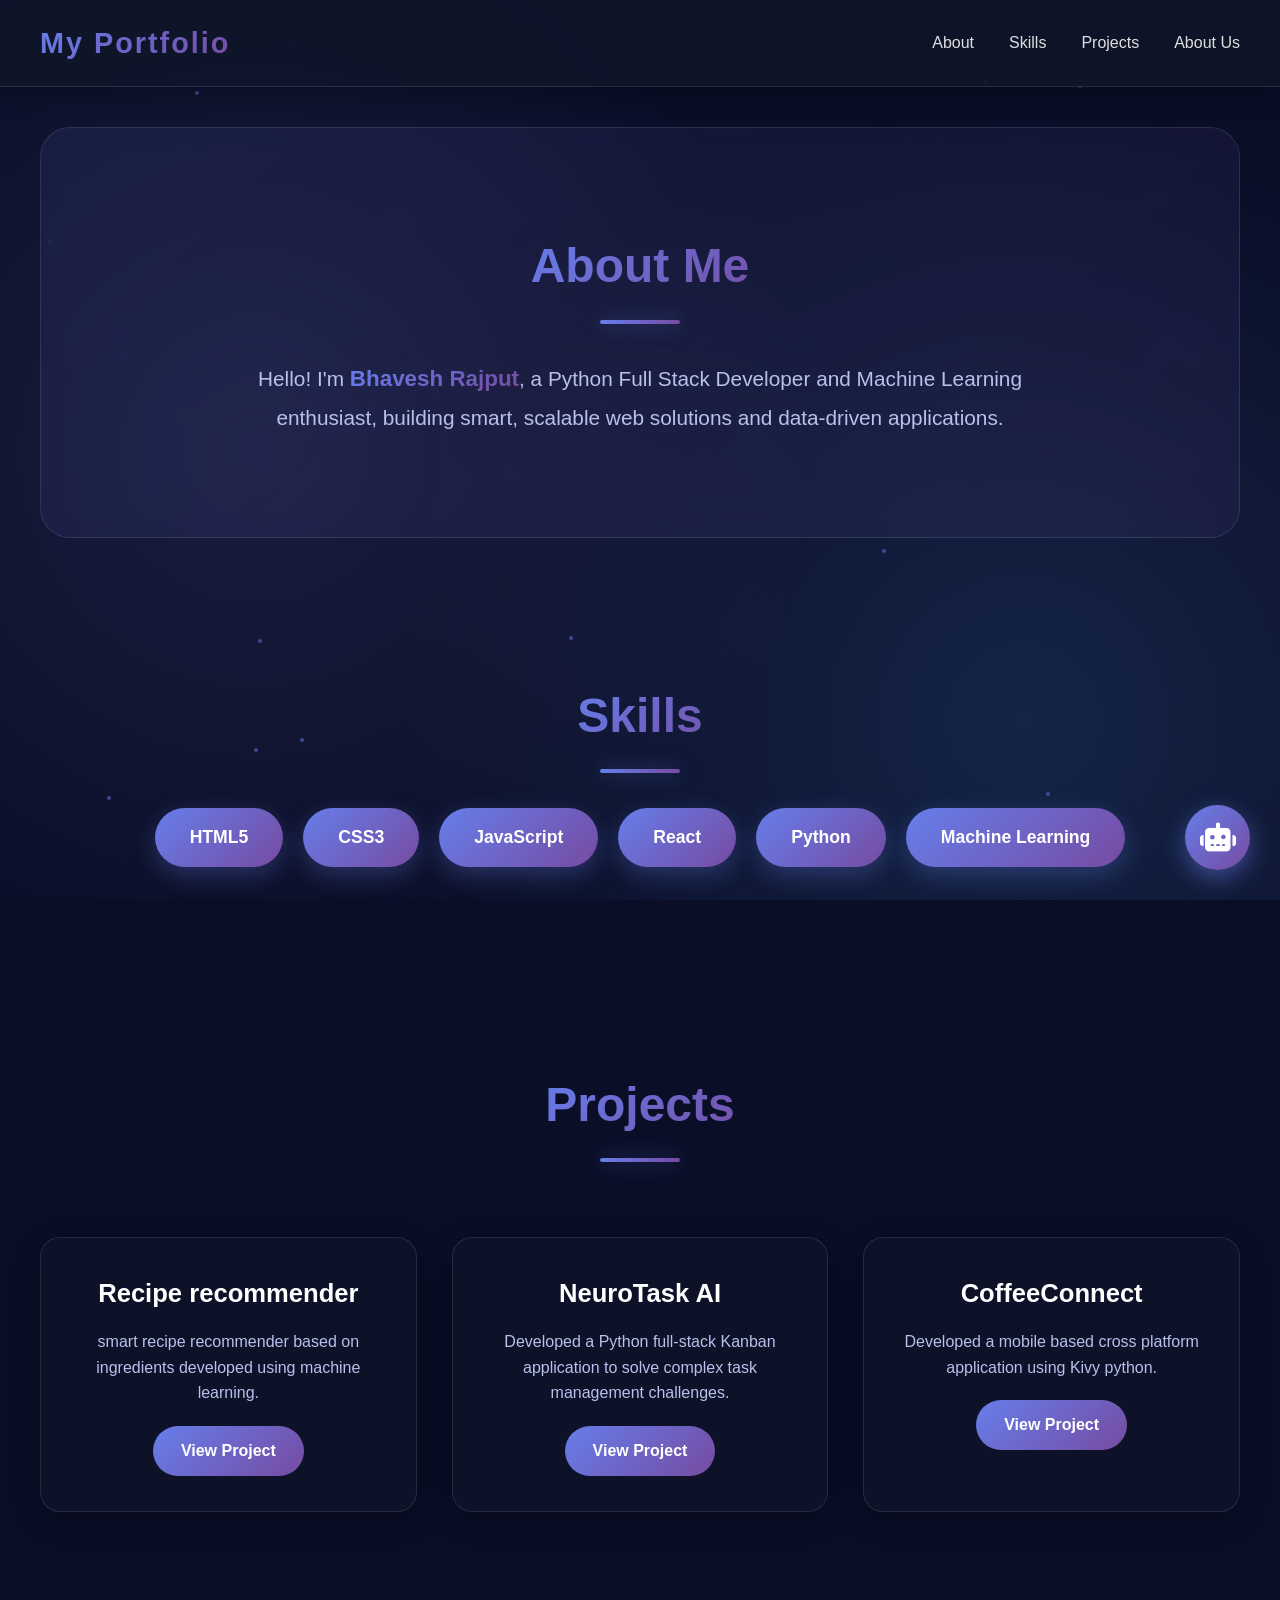
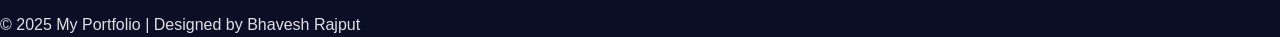
==== index.html @ 2096c14b "Implement chatbot UI and streamline CSS Refactor CSS styles and add chatbot UI with functionality." ====
<!DOCTYPE html>
<html lang="en">
<head>
  <meta charset="UTF-8">
  <meta name="viewport" content="width=device-width, initial-scale=1.0">
  <title>My Portfolio</title>
  <link rel="stylesheet" href="https://cdnjs.cloudflare.com/ajax/libs/font-awesome/6.5.1/css/all.min.css" integrity="sha512-DTOQO9RWCH3ppGqcWaEA1BIZOC6xxalwEsw9c2QQeAIftl+Vegovlnee1c9QX4TctnWMn13TZye+giMm8e2LwA==" crossorigin="anonymous" referrerpolicy="no-referrer" />
  <style>
    * {
      margin: 0;
      padding: 0;
      box-sizing: border-box;
    }

    body {
      font-family: 'Segoe UI', Tahoma, Geneva, Verdana, sans-serif;
      line-height: 1.6;
      color: #e0e0e0;
      background: #0a0e27;
      overflow-x: hidden;
    }

    /* Animated background */
    body::before {
      content: "";
      position: fixed;
      top: 0;
      left: 0;
      width: 100%;
      height: 100%;
      background: radial-gradient(circle at 20% 50%, rgba(120, 119, 198, 0.15), transparent 50%),
                  radial-gradient(circle at 80% 80%, rgba(88, 166, 255, 0.15), transparent 50%);
      z-index: -1;
      animation: bgShift 15s ease-in-out infinite;
    }

    @keyframes bgShift {
      0%, 100% { opacity: 1; transform: scale(1); }
      50% { opacity: 0.8; transform: scale(1.1); }
    }

    /* Navbar */
    header {
      background: rgba(15, 23, 42, 0.8);
      backdrop-filter: blur(20px);
      border-bottom: 1px solid rgba(255, 255, 255, 0.1);
      padding: 20px 40px;
      position: sticky;
      top: 0;
      z-index: 1000;
      box-shadow: 0 4px 30px rgba(0, 0, 0, 0.3);
    }

    nav {
      display: flex;
      justify-content: space-between;
      align-items: center;
      max-width: 1400px;
      margin: 0 auto;
    }

    .logo {
      font-size: 1.8rem;
      font-weight: 700;
      background: linear-gradient(135deg, #667eea 0%, #764ba2 100%);
      -webkit-background-clip: text;
      -webkit-text-fill-color: transparent;
      background-clip: text;
      letter-spacing: 2px;
    }

    .nav-links {
      list-style: none;
      display: flex;
      gap: 35px;
    }

    .nav-links a {
      color: #e0e0e0;
      text-decoration: none;
      font-weight: 500;
      font-size: 1rem;
      position: relative;
      transition: all 0.3s ease;
    }

    .nav-links a::after {
      content: "";
      position: absolute;
      bottom: -5px;
      left: 0;
      width: 0;
      height: 2px;
      background: linear-gradient(90deg, #667eea, #764ba2);
      transition: width 0.3s ease;
    }

    .nav-links a:hover {
      color: #fff;
    }

    .nav-links a:hover::after {
      width: 100%;
    }

    /* Sections */
    section {
      padding: 100px 40px;
      text-align: center;
      position: relative;
    }

    .container {
      max-width: 1200px;
      margin: auto;
    }

    h2 {
      font-size: 3rem;
      margin-bottom: 20px;
      background: linear-gradient(135deg, #667eea 0%, #764ba2 100%);
      -webkit-background-clip: text;
      -webkit-text-fill-color: transparent;
      background-clip: text;
      position: relative;
      display: inline-block;
      animation: fadeInUp 0.8s ease;
    }

    @keyframes fadeInUp {
      from { opacity: 0; transform: translateY(30px); }
      to { opacity: 1; transform: translateY(0); }
    }

    h2::after {
      content: "";
      display: block;
      width: 80px;
      height: 4px;
      margin: 15px auto;
      background: linear-gradient(90deg, #667eea, #764ba2);
      border-radius: 5px;
      box-shadow: 0 0 20px rgba(102, 126, 234, 0.5);
    }

    /* About Section */
    #about {
      background: linear-gradient(135deg, rgba(102, 126, 234, 0.1) 0%, rgba(118, 75, 162, 0.1) 100%);
      border-radius: 30px;
      margin: 40px;
      backdrop-filter: blur(10px);
      border: 1px solid rgba(255, 255, 255, 0.1);
    }

    #about p {
      font-size: 1.3rem;
      line-height: 1.8;
      color: #b8c1ec;
      max-width: 800px;
      margin: 0 auto;
      animation: fadeInUp 1s ease 0.2s backwards;
    }

    .highlight {
      background: linear-gradient(135deg, #667eea 0%, #764ba2 100%);
      -webkit-background-clip: text;
      -webkit-text-fill-color: transparent;
      background-clip: text;
      font-weight: 700;
      font-size: 1.4rem;
    }

    /* Skills */
    .skills-list {
      display: flex;
      justify-content: center;
      gap: 20px;
      flex-wrap: wrap;
      animation: fadeInUp 1s ease 0.4s backwards;
    }

    .skills-list li {
      background: linear-gradient(135deg, #667eea 0%, #764ba2 100%);
      color: white;
      padding: 15px 35px;
      border-radius: 50px;
      font-weight: 600;
      font-size: 1.1rem;
      transition: all 0.3s ease;
      box-shadow: 0 8px 25px rgba(102, 126, 234, 0.3);
      position: relative;
      overflow: hidden;
    }

    /* Projects */
    .projects-grid {
      display: grid;
      grid-template-columns: repeat(auto-fit, minmax(320px, 1fr));
      gap: 35px;
      margin-top: 40px;
    }

    .project-card {
      background: rgba(15, 23, 42, 0.6);
      backdrop-filter: blur(10px);
      padding: 35px;
      border-radius: 20px;
      transition: all 0.4s ease;
      box-shadow: 0 8px 32px rgba(0, 0, 0, 0.3);
      border: 1px solid rgba(255, 255, 255, 0.1);
      position: relative;
      overflow: hidden;
      animation: fadeInUp 1s ease backwards;
    }

    .project-card h3 {
      color: #fff;
      font-size: 1.6rem;
      margin-bottom: 15px;
    }

    .project-card p {
      color: #b8c1ec;
      font-size: 1rem;
      margin-bottom: 20px;
    }

    .project-card a {
      display: inline-block;
      text-decoration: none;
      background: linear-gradient(135deg, #667eea 0%, #764ba2 100%);
      color: #fff;
      padding: 12px 28px;
      border-radius: 50px;
      transition: all 0.3s ease;
      font-weight: 600;
    }

    /* CHATBOT UI - NEW STYLES */
    .chatbot-container {
      position: fixed;
      bottom: 30px;
      right: 30px;
      z-index: 2000;
    }

    /* Floating Button */
    .chat-toggle-btn {
      width: 65px;
      height: 65px;
      border-radius: 50%;
      background: linear-gradient(135deg, #667eea 0%, #764ba2 100%);
      color: white;
      border: none;
      font-size: 1.8rem;
      cursor: pointer;
      box-shadow: 0 8px 25px rgba(102, 126, 234, 0.5);
      transition: transform 0.3s ease, box-shadow 0.3s ease;
      display: flex;
      justify-content: center;
      align-items: center;
    }

    .chat-toggle-btn:hover {
      transform: scale(1.1);
      box-shadow: 0 12px 35px rgba(102, 126, 234, 0.7);
    }

    /* Chat Window */
    .chat-window {
      position: absolute;
      bottom: 85px;
      right: 0;
      width: 380px;
      height: 500px;
      background: rgba(15, 23, 42, 0.85);
      backdrop-filter: blur(20px);
      border: 1px solid rgba(255, 255, 255, 0.1);
      border-radius: 20px;
      box-shadow: 0 15px 40px rgba(0, 0, 0, 0.4);
      display: flex;
      flex-direction: column;
      overflow: hidden;
      
      /* Animation properties */
      opacity: 0;
      transform: translateY(20px) scale(0.95);
      pointer-events: none;
      transition: opacity 0.3s ease, transform 0.3s ease;
    }

    .chat-window.active {
      opacity: 1;
      transform: translateY(0) scale(1);
      pointer-events: all;
    }

    /* Chat Header */
    .chat-header {
      background: linear-gradient(135deg, rgba(102, 126, 234, 0.2), rgba(118, 75, 162, 0.2));
      border-bottom: 1px solid rgba(255, 255, 255, 0.1);
      padding: 15px 20px;
      display: flex;
      justify-content: space-between;
      align-items: center;
    }

    .chat-header h3 {
      font-size: 1.1rem;
      color: #fff;
      display: flex;
      align-items: center;
      gap: 10px;
    }

    .close-chat-btn {
      background: none;
      border: none;
      color: #b8c1ec;
      font-size: 1.2rem;
      cursor: pointer;
      transition: color 0.2s;
    }

    .close-chat-btn:hover { color: #fff; }

    /* Chat Body */
    .chat-body {
      flex: 1;
      padding: 20px;
      overflow-y: auto;
      display: flex;
      flex-direction: column;
      gap: 15px;
    }

    /* Custom Scrollbar for Chat */
    .chat-body::-webkit-scrollbar { width: 6px; }
    .chat-body::-webkit-scrollbar-thumb { background: rgba(102, 126, 234, 0.5); border-radius: 10px; }

    /* Chat Messages */
    .msg-bubble {
      max-width: 85%;
      padding: 12px 16px;
      border-radius: 18px;
      font-size: 0.95rem;
      line-height: 1.5;
      animation: fadeIn 0.3s ease;
    }

    @keyframes fadeIn {
      from { opacity: 0; transform: translateY(10px); }
      to { opacity: 1; transform: translateY(0); }
    }

    .bot-msg {
      background: rgba(255, 255, 255, 0.05);
      border: 1px solid rgba(255, 255, 255, 0.1);
      color: #e0e0e0;
      align-self: flex-start;
      border-bottom-left-radius: 5px;
    }

    .user-msg {
      background: linear-gradient(135deg, #667eea 0%, #764ba2 100%);
      color: #fff;
      align-self: flex-end;
      border-bottom-right-radius: 5px;
    }

    /* Chat Input Area */
    .chat-input-container {
      padding: 15px;
      border-top: 1px solid rgba(255, 255, 255, 0.1);
      display: flex;
      gap: 10px;
      background: rgba(10, 14, 39, 0.5);
    }

    .chat-input-container input {
      flex: 1;
      background: rgba(255, 255, 255, 0.05);
      border: 1px solid rgba(255, 255, 255, 0.1);
      padding: 12px 15px;
      border-radius: 25px;
      color: #fff;
      outline: none;
      transition: border-color 0.3s;
    }

    .chat-input-container input:focus {
      border-color: #667eea;
    }

    .chat-input-container input::placeholder {
      color: #8892b0;
    }

    .chat-send-btn {
      background: linear-gradient(135deg, #667eea 0%, #764ba2 100%);
      border: none;
      width: 45px;
      height: 45px;
      border-radius: 50%;
      color: #fff;
      cursor: pointer;
      display: flex;
      justify-content: center;
      align-items: center;
      transition: transform 0.2s;
    }

    .chat-send-btn:hover {
      transform: scale(1.05);
    }

    /* Typing Indicator */
    .typing-indicator {
      display: none;
      align-self: flex-start;
      color: #8892b0;
      font-size: 0.85rem;
      margin-left: 10px;
      font-style: italic;
    }

    /* Responsive Chat */
    @media(max-width: 480px) {
      .chat-window {
        width: 90vw;
        height: 70vh;
        bottom: 80px;
        right: -10px;
      }
    }

    /* Floating particles effect */
    .particle {
      position: fixed;
      width: 4px;
      height: 4px;
      background: rgba(102, 126, 234, 0.5);
      border-radius: 50%;
      pointer-events: none;
      animation: float 8s ease-in-out infinite;
      z-index: -1;
    }

    @keyframes float {
      0%, 100% { transform: translateY(0) translateX(0); opacity: 0; }
      50% { opacity: 1; }
    }
  </style>
</head>
<body>
  <header>
    <nav>
      <h1 class="logo">My Portfolio</h1>
      <ul class="nav-links">
        <li><a href="#about">About</a></li>
        <li><a href="#skills">Skills</a></li>
        <li><a href="#projects">Projects</a></li>
        <li><a href="#team">About Us</a></li>
      </ul>
    </nav>
  </header>

  <section id="about">
    <div class="container">
      <h2>About Me</h2>
      <p>Hello! I'm <span class="highlight">Bhavesh Rajput</span>, a Python Full Stack Developer and Machine Learning enthusiast, building smart, scalable web solutions and data-driven applications.</p>
    </div>
  </section>

  <section id="skills">
    <div class="container">
      <h2>Skills</h2>
      <ul class="skills-list">
        <li>HTML5</li><li>CSS3</li><li>JavaScript</li><li>React</li><li>Python</li><li>Machine Learning</li>
      </ul>
    </div>
  </section>

  <section id="projects">
    <div class="container">
      <h2>Projects</h2>
      <div class="projects-grid">
        <div class="project-card">
          <h3>Recipe recommender</h3>
          <p>smart recipe recommender based on ingredients developed using machine learning.</p>
          <a href="https://recipe-recommender-0uoq.onrender.com" target="_blank">View Project</a>
        </div>
        <div class="project-card">
          <h3>NeuroTask AI</h3>
          <p>Developed a Python full-stack Kanban application to solve complex task management challenges.</p>
          <a href="https://neurotask-20b3.onrender.com" target="_blank">View Project</a>
        </div>
        <div class="project-card">
          <h3>CoffeeConnect</h3>
          <p>Developed a mobile based cross platform application using Kivy python.</p>
          <a href="https://www.mediafire.com/file/me7soozmntqi7dm/CoffeeConnect.apk/file" target="_blank">View Project</a>
        </div>
      </div>
    </div>
  </section>

  <footer>
    <p>© 2025 My Portfolio | Designed by Bhavesh Rajput</p>
  </footer>

  <div class="chatbot-container">
    
    <div id="ai-chat-window" class="chat-window">
      <div class="chat-header">
        <h3><i class="fas fa-sparkles"></i> Portfolio AI</h3>
        <button class="close-chat-btn" onclick="toggleChat()"><i class="fas fa-times"></i></button>
      </div>
      
      <div id="chat-body" class="chat-body">
        <div class="msg-bubble bot-msg">
          Hi! I'm the AI assistant for Bhavesh's portfolio. Ask me about his projects, skills, or experience!
        </div>
        <div id="typing-indicator" class="typing-indicator">Bot is typing...</div>
      </div>
      
      <div class="chat-input-container">
        <input type="text" id="chat-input" placeholder="Type your message..." onkeypress="handleEnter(event)">
        <button class="chat-send-btn" onclick="sendChatMessage()">
          <i class="fas fa-paper-plane"></i>
        </button>
      </div>
    </div>

    <button class="chat-toggle-btn" onclick="toggleChat()">
      <i class="fas fa-robot"></i>
    </button>
  </div>

  <script>
    // Existing Particles & Scroll Logic
    function createParticles() {
      for (let i = 0; i < 30; i++) {
        const particle = document.createElement('div');
        particle.className = 'particle';
        particle.style.left = Math.random() * 100 + '%';
        particle.style.top = Math.random() * 100 + '%';
        particle.style.animationDelay = Math.random() * 8 + 's';
        particle.style.animationDuration = (Math.random() * 5 + 5) + 's';
        document.body.appendChild(particle);
      }
    }
    createParticles();

    // ==============================
    // CHATBOT LOGIC
    // ==============================

    // IMPORTANT: Replace this with your actual Render/Railway URL
    const BACKEND_URL = 'portfolio-production-998b.up.railway.app'; 

    function toggleChat() {
      const chatWindow = document.getElementById('ai-chat-window');
      chatWindow.classList.toggle('active');
    }

    function handleEnter(e) {
      if (e.key === 'Enter') sendChatMessage();
    }

    async function sendChatMessage() {
      const inputField = document.getElementById('chat-input');
      const chatBody = document.getElementById('chat-body');
      const typingIndicator = document.getElementById('typing-indicator');
      const message = inputField.value.trim();

      if (!message) return;

      // 1. Add User Message to UI
      const userBubble = document.createElement('div');
      userBubble.className = 'msg-bubble user-msg';
      userBubble.textContent = message;
      
      // Insert right before the typing indicator
      chatBody.insertBefore(userBubble, typingIndicator);
      
      // Clear input and scroll to bottom
      inputField.value = '';
      chatBody.scrollTop = chatBody.scrollHeight;

      // 2. Show Typing Indicator
      typingIndicator.style.display = 'block';
      chatBody.scrollTop = chatBody.scrollHeight;

      try {
        // 3. Send Request to Backend
        const response = await fetch(BACKEND_URL, {
            method: 'POST',
            headers: { 'Content-Type': 'application/json' },
            body: JSON.stringify({ message: message })
        });
        
        if (!response.ok) throw new Error("Server Error");
        
        const data = await response.json();
        
        // 4. Hide Typing Indicator & Add Bot Message
        typingIndicator.style.display = 'none';
        
        const botBubble = document.createElement('div');
        botBubble.className = 'msg-bubble bot-msg';
        
        // Parse basic markdown like bold text if needed
        let formattedText = data.response.replace(/\*\*(.*?)\*\*/g, '<strong>$1</strong>');
        botBubble.innerHTML = formattedText;
        
        chatBody.insertBefore(botBubble, typingIndicator);

      } catch (error) {
        typingIndicator.style.display = 'none';
        const errorBubble = document.createElement('div');
        errorBubble.className = 'msg-bubble bot-msg';
        errorBubble.style.color = '#ff6b6b';
        errorBubble.textContent = "Error: Could not connect to the server.";
        chatBody.insertBefore(errorBubble, typingIndicator);
      }
      
      chatBody.scrollTop = chatBody.scrollHeight;
    }
  </script>
</body>
</html>
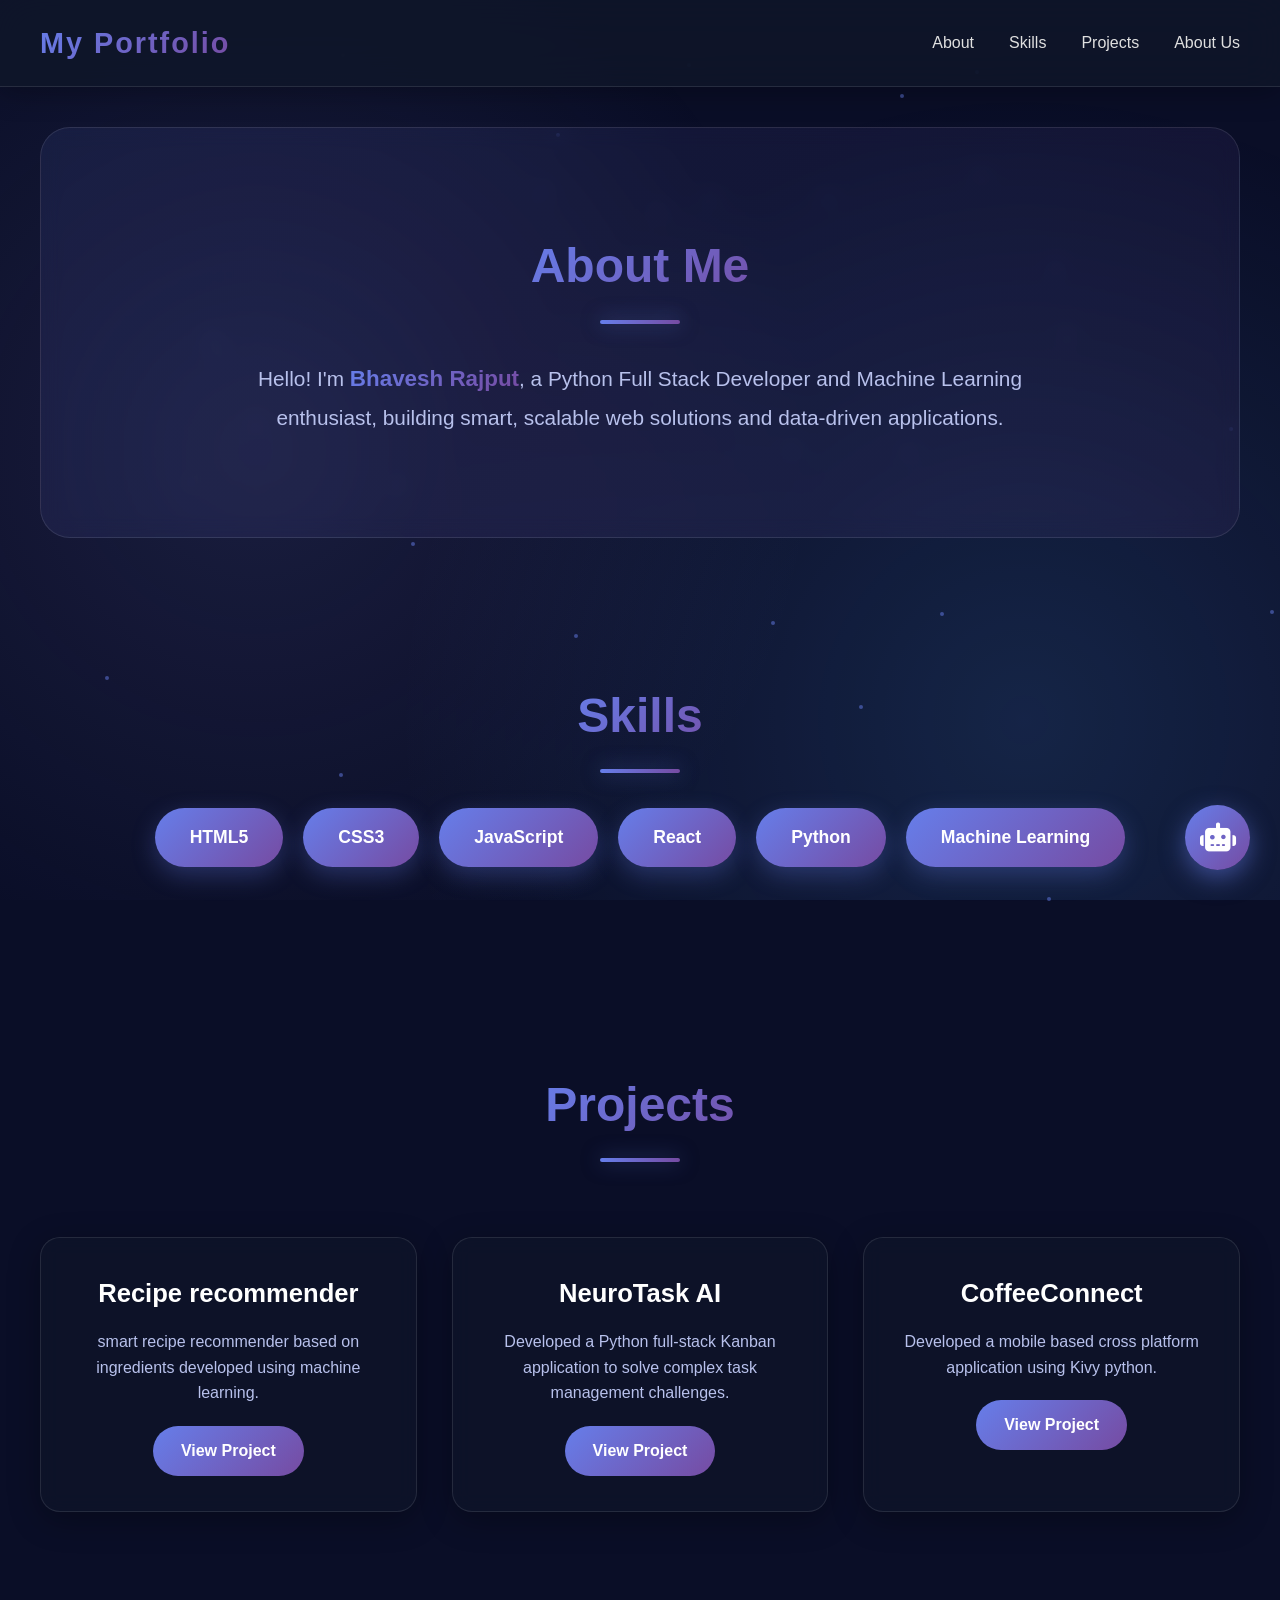
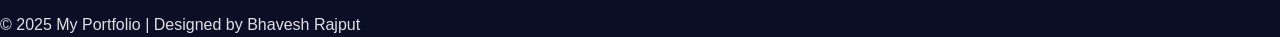
==== commit c223ff7c: "Update BACKEND_URL to include '/chat' endpoint" ====
--- a/index.html
+++ b/index.html
@@ -556,7 +556,7 @@
     // ==============================
 
     // IMPORTANT: Replace this with your actual Render/Railway URL
-    const BACKEND_URL = 'portfolio-production-998b.up.railway.app'; 
+    const BACKEND_URL = 'portfolio-production-998b.up.railway.app/chat'; 
 
     function toggleChat() {
       const chatWindow = document.getElementById('ai-chat-window');
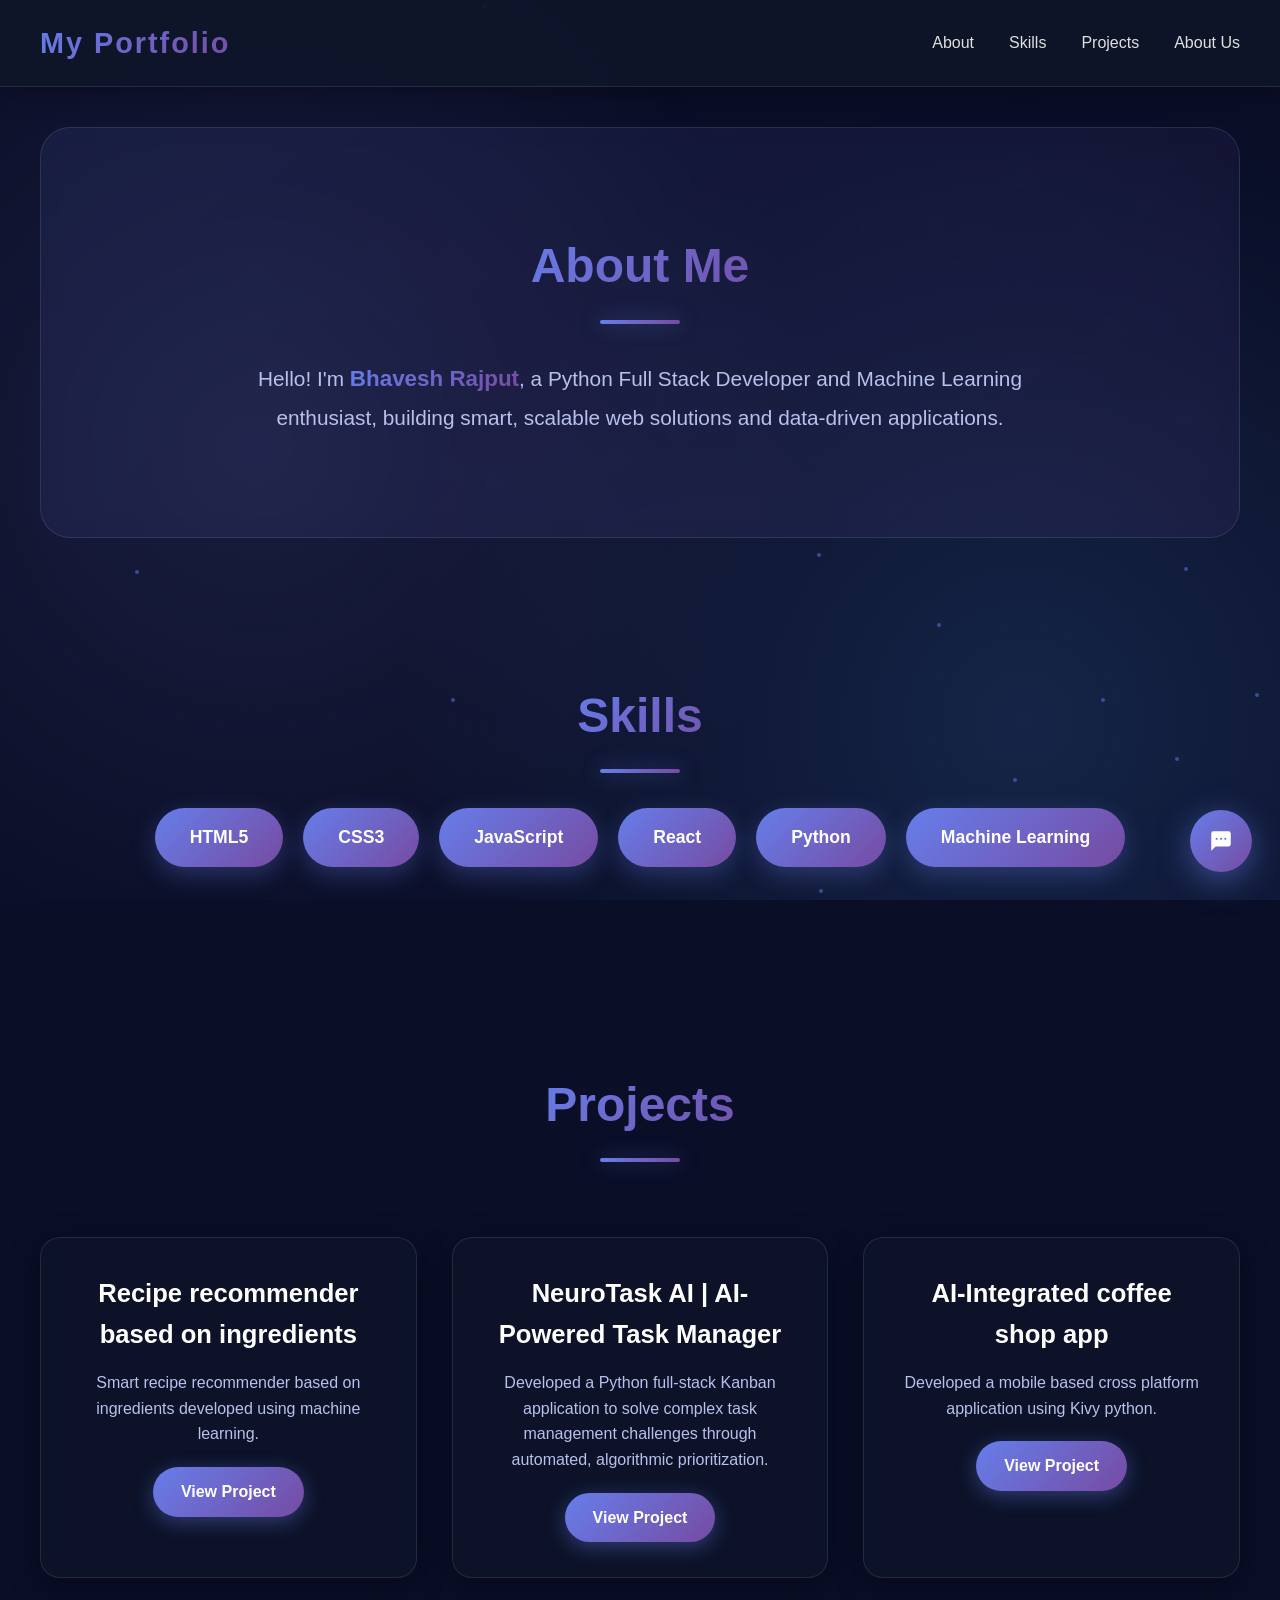
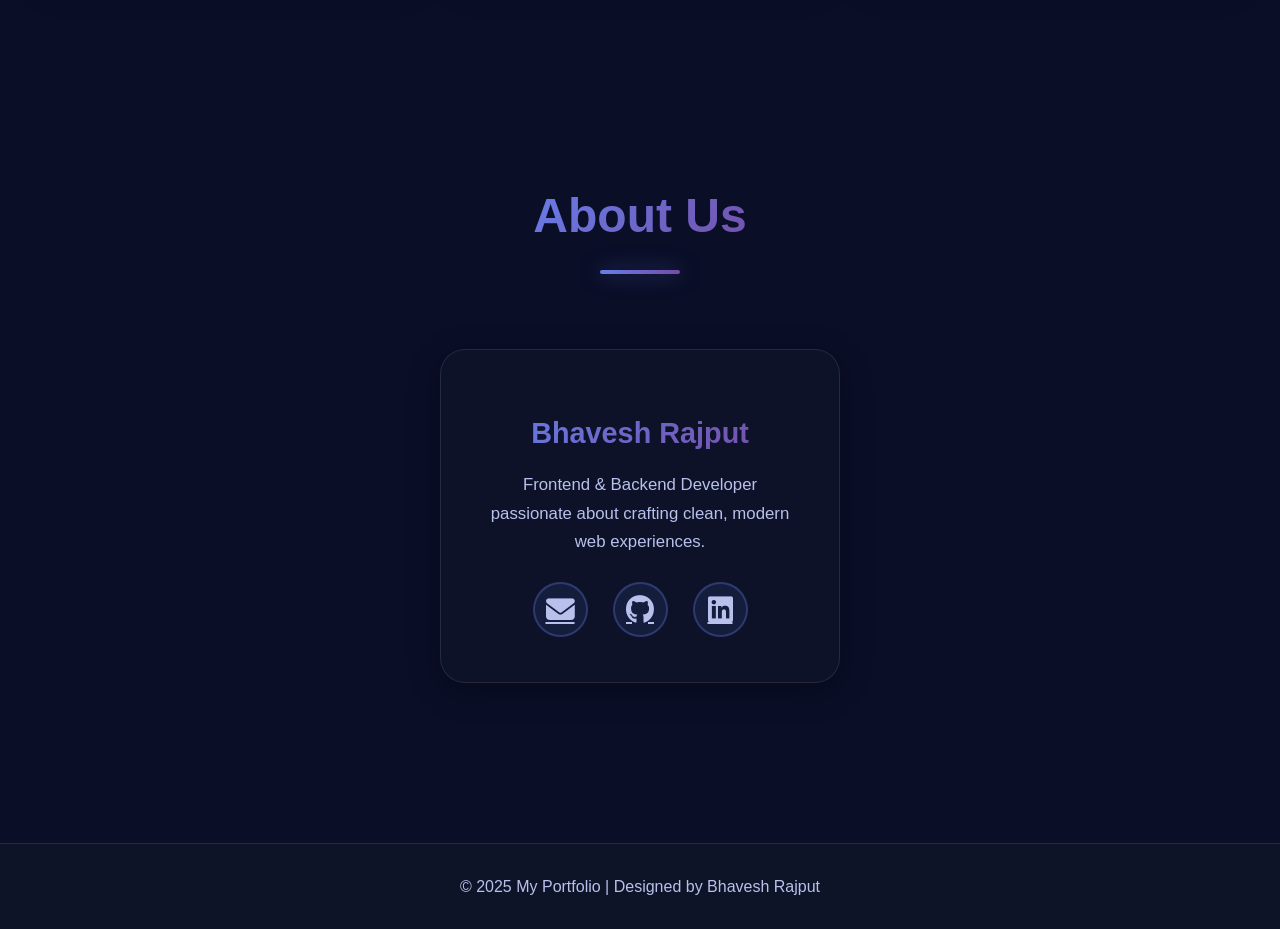
==== commit 23c4bbbe: "Rename portfolio.html to index.html" ====
--- a/index.html
+++ b/index.html
@@ -3,8 +3,12 @@
 <head>
   <meta charset="UTF-8">
   <meta name="viewport" content="width=device-width, initial-scale=1.0">
-  <title>My Portfolio</title>
+  <title>Bhavesh Rajput | Portfolio</title>
   <link rel="stylesheet" href="https://cdnjs.cloudflare.com/ajax/libs/font-awesome/6.5.1/css/all.min.css" integrity="sha512-DTOQO9RWCH3ppGqcWaEA1BIZOC6xxalwEsw9c2QQeAIftl+Vegovlnee1c9QX4TctnWMn13TZye+giMm8e2LwA==" crossorigin="anonymous" referrerpolicy="no-referrer" />
+  <link rel="preconnect" href="https://fonts.googleapis.com">
+  <link rel="preconnect" href="https://fonts.gstatic.com" crossorigin>
+  <link href="https://fonts.googleapis.com/css2?family=DM+Mono:ital,wght@0,300;0,400;0,500;1,300&family=Syne:wght@400;600;700;800&display=swap" rel="stylesheet">
+
   <style>
     * {
       margin: 0;
@@ -95,13 +99,8 @@
       transition: width 0.3s ease;
     }
 
-    .nav-links a:hover {
-      color: #fff;
-    }
-
-    .nav-links a:hover::after {
-      width: 100%;
-    }
+    .nav-links a:hover { color: #fff; }
+    .nav-links a:hover::after { width: 100%; }
 
     /* Sections */
     section {
@@ -110,10 +109,7 @@
       position: relative;
     }
 
-    .container {
-      max-width: 1200px;
-      margin: auto;
-    }
+    .container { max-width: 1200px; margin: auto; }
 
     h2 {
       font-size: 3rem;
@@ -129,7 +125,7 @@
 
     @keyframes fadeInUp {
       from { opacity: 0; transform: translateY(30px); }
-      to { opacity: 1; transform: translateY(0); }
+      to   { opacity: 1; transform: translateY(0); }
     }
 
     h2::after {
@@ -192,6 +188,24 @@
       overflow: hidden;
     }
 
+    .skills-list li::before {
+      content: "";
+      position: absolute;
+      top: 0;
+      left: -100%;
+      width: 100%;
+      height: 100%;
+      background: linear-gradient(90deg, transparent, rgba(255, 255, 255, 0.3), transparent);
+      transition: left 0.5s ease;
+    }
+
+    .skills-list li:hover {
+      transform: translateY(-8px) scale(1.05);
+      box-shadow: 0 12px 35px rgba(102, 126, 234, 0.5);
+    }
+
+    .skills-list li:hover::before { left: 100%; }
+
     /* Projects */
     .projects-grid {
       display: grid;
@@ -213,16 +227,42 @@
       animation: fadeInUp 1s ease backwards;
     }
 
+    .project-card:nth-child(1) { animation-delay: 0.2s; }
+    .project-card:nth-child(2) { animation-delay: 0.4s; }
+    .project-card:nth-child(3) { animation-delay: 0.6s; }
+
+    .project-card::before {
+      content: "";
+      position: absolute;
+      top: 0; left: 0;
+      width: 100%; height: 100%;
+      background: linear-gradient(135deg, rgba(102, 126, 234, 0.1) 0%, rgba(118, 75, 162, 0.1) 100%);
+      opacity: 0;
+      transition: opacity 0.3s ease;
+    }
+
+    .project-card:hover {
+      transform: translateY(-12px) scale(1.02);
+      box-shadow: 0 15px 50px rgba(102, 126, 234, 0.4);
+      border-color: rgba(102, 126, 234, 0.5);
+    }
+
+    .project-card:hover::before { opacity: 1; }
+
     .project-card h3 {
       color: #fff;
       font-size: 1.6rem;
       margin-bottom: 15px;
+      position: relative;
+      z-index: 1;
     }
 
     .project-card p {
       color: #b8c1ec;
       font-size: 1rem;
       margin-bottom: 20px;
+      position: relative;
+      z-index: 1;
     }
 
     .project-card a {
@@ -234,207 +274,111 @@
       border-radius: 50px;
       transition: all 0.3s ease;
       font-weight: 600;
-    }
-
-    /* CHATBOT UI - NEW STYLES */
-    .chatbot-container {
-      position: fixed;
-      bottom: 30px;
-      right: 30px;
-      z-index: 2000;
-    }
-
-    /* Floating Button */
-    .chat-toggle-btn {
-      width: 65px;
-      height: 65px;
+      box-shadow: 0 5px 20px rgba(102, 126, 234, 0.4);
+      position: relative;
+      z-index: 1;
+    }
+
+    .project-card a:hover {
+      transform: scale(1.05);
+      box-shadow: 0 8px 30px rgba(102, 126, 234, 0.6);
+    }
+
+    /* Team Section */
+    .team-grid {
+      display: flex;
+      justify-content: center;
+      margin-top: 40px;
+    }
+
+    .team-card {
+      background: rgba(15, 23, 42, 0.6);
+      backdrop-filter: blur(10px);
+      padding: 45px;
+      border-radius: 25px;
+      text-align: center;
+      box-shadow: 0 8px 32px rgba(0, 0, 0, 0.3);
+      transition: all 0.4s ease;
+      max-width: 400px;
+      border: 1px solid rgba(255, 255, 255, 0.1);
+      animation: fadeInUp 1s ease 0.6s backwards;
+    }
+
+    .team-card:hover {
+      transform: translateY(-12px);
+      box-shadow: 0 15px 50px rgba(102, 126, 234, 0.4);
+      border-color: rgba(102, 126, 234, 0.5);
+    }
+
+    .team-card h3 {
+      margin: 15px 0;
+      color: #fff;
+      font-size: 1.8rem;
+      background: linear-gradient(135deg, #667eea 0%, #764ba2 100%);
+      -webkit-background-clip: text;
+      -webkit-text-fill-color: transparent;
+      background-clip: text;
+    }
+
+    .team-card p {
+      font-size: 1.05rem;
+      color: #b8c1ec;
+      margin-bottom: 25px;
+      line-height: 1.7;
+    }
+
+    /* Social Links */
+    .social-links {
+      display: flex;
+      justify-content: center;
+      gap: 25px;
+    }
+
+    .social-links a {
+      font-size: 1.8rem;
+      color: #b8c1ec;
+      transition: all 0.3s ease;
+      width: 55px;
+      height: 55px;
+      display: flex;
+      align-items: center;
+      justify-content: center;
       border-radius: 50%;
+      background: rgba(102, 126, 234, 0.1);
+      border: 2px solid rgba(102, 126, 234, 0.3);
+    }
+
+    .social-links a:hover {
+      color: #fff;
       background: linear-gradient(135deg, #667eea 0%, #764ba2 100%);
-      color: white;
-      border: none;
-      font-size: 1.8rem;
-      cursor: pointer;
+      transform: translateY(-5px) rotate(360deg);
       box-shadow: 0 8px 25px rgba(102, 126, 234, 0.5);
-      transition: transform 0.3s ease, box-shadow 0.3s ease;
-      display: flex;
-      justify-content: center;
-      align-items: center;
-    }
-
-    .chat-toggle-btn:hover {
-      transform: scale(1.1);
-      box-shadow: 0 12px 35px rgba(102, 126, 234, 0.7);
-    }
-
-    /* Chat Window */
-    .chat-window {
-      position: absolute;
-      bottom: 85px;
-      right: 0;
-      width: 380px;
-      height: 500px;
-      background: rgba(15, 23, 42, 0.85);
+      border-color: transparent;
+    }
+
+    /* Footer */
+    footer {
+      background: rgba(15, 23, 42, 0.8);
       backdrop-filter: blur(20px);
-      border: 1px solid rgba(255, 255, 255, 0.1);
-      border-radius: 20px;
-      box-shadow: 0 15px 40px rgba(0, 0, 0, 0.4);
-      display: flex;
-      flex-direction: column;
-      overflow: hidden;
-      
-      /* Animation properties */
-      opacity: 0;
-      transform: translateY(20px) scale(0.95);
-      pointer-events: none;
-      transition: opacity 0.3s ease, transform 0.3s ease;
-    }
-
-    .chat-window.active {
-      opacity: 1;
-      transform: translateY(0) scale(1);
-      pointer-events: all;
-    }
-
-    /* Chat Header */
-    .chat-header {
-      background: linear-gradient(135deg, rgba(102, 126, 234, 0.2), rgba(118, 75, 162, 0.2));
-      border-bottom: 1px solid rgba(255, 255, 255, 0.1);
-      padding: 15px 20px;
-      display: flex;
-      justify-content: space-between;
-      align-items: center;
-    }
-
-    .chat-header h3 {
-      font-size: 1.1rem;
-      color: #fff;
-      display: flex;
-      align-items: center;
-      gap: 10px;
-    }
-
-    .close-chat-btn {
-      background: none;
-      border: none;
       color: #b8c1ec;
-      font-size: 1.2rem;
-      cursor: pointer;
-      transition: color 0.2s;
-    }
-
-    .close-chat-btn:hover { color: #fff; }
-
-    /* Chat Body */
-    .chat-body {
-      flex: 1;
-      padding: 20px;
-      overflow-y: auto;
-      display: flex;
-      flex-direction: column;
-      gap: 15px;
-    }
-
-    /* Custom Scrollbar for Chat */
-    .chat-body::-webkit-scrollbar { width: 6px; }
-    .chat-body::-webkit-scrollbar-thumb { background: rgba(102, 126, 234, 0.5); border-radius: 10px; }
-
-    /* Chat Messages */
-    .msg-bubble {
-      max-width: 85%;
-      padding: 12px 16px;
-      border-radius: 18px;
-      font-size: 0.95rem;
-      line-height: 1.5;
-      animation: fadeIn 0.3s ease;
-    }
-
-    @keyframes fadeIn {
-      from { opacity: 0; transform: translateY(10px); }
-      to { opacity: 1; transform: translateY(0); }
-    }
-
-    .bot-msg {
-      background: rgba(255, 255, 255, 0.05);
-      border: 1px solid rgba(255, 255, 255, 0.1);
-      color: #e0e0e0;
-      align-self: flex-start;
-      border-bottom-left-radius: 5px;
-    }
-
-    .user-msg {
-      background: linear-gradient(135deg, #667eea 0%, #764ba2 100%);
-      color: #fff;
-      align-self: flex-end;
-      border-bottom-right-radius: 5px;
-    }
-
-    /* Chat Input Area */
-    .chat-input-container {
-      padding: 15px;
+      text-align: center;
+      padding: 30px;
+      margin-top: 60px;
+      font-size: 1rem;
       border-top: 1px solid rgba(255, 255, 255, 0.1);
-      display: flex;
-      gap: 10px;
-      background: rgba(10, 14, 39, 0.5);
-    }
-
-    .chat-input-container input {
-      flex: 1;
-      background: rgba(255, 255, 255, 0.05);
-      border: 1px solid rgba(255, 255, 255, 0.1);
-      padding: 12px 15px;
-      border-radius: 25px;
-      color: #fff;
-      outline: none;
-      transition: border-color 0.3s;
-    }
-
-    .chat-input-container input:focus {
-      border-color: #667eea;
-    }
-
-    .chat-input-container input::placeholder {
-      color: #8892b0;
-    }
-
-    .chat-send-btn {
-      background: linear-gradient(135deg, #667eea 0%, #764ba2 100%);
-      border: none;
-      width: 45px;
-      height: 45px;
-      border-radius: 50%;
-      color: #fff;
-      cursor: pointer;
-      display: flex;
-      justify-content: center;
-      align-items: center;
-      transition: transform 0.2s;
-    }
-
-    .chat-send-btn:hover {
-      transform: scale(1.05);
-    }
-
-    /* Typing Indicator */
-    .typing-indicator {
-      display: none;
-      align-self: flex-start;
-      color: #8892b0;
-      font-size: 0.85rem;
-      margin-left: 10px;
-      font-style: italic;
-    }
-
-    /* Responsive Chat */
-    @media(max-width: 480px) {
-      .chat-window {
-        width: 90vw;
-        height: 70vh;
-        bottom: 80px;
-        right: -10px;
-      }
-    }
-
-    /* Floating particles effect */
+    }
+
+    /* Responsive */
+    @media(max-width: 768px) {
+      nav { flex-direction: column; gap: 15px; }
+      .nav-links { gap: 20px; }
+      h2 { font-size: 2.2rem; }
+      section { padding: 60px 20px; }
+      .skills-list li { padding: 12px 25px; font-size: 1rem; }
+      .social-links a { width: 50px; height: 50px; font-size: 1.5rem; }
+    }
+
+    /* Floating particles */
     .particle {
       position: fixed;
       width: 4px;
@@ -450,9 +394,411 @@
       0%, 100% { transform: translateY(0) translateX(0); opacity: 0; }
       50% { opacity: 1; }
     }
+
+    /* ═══════════════════════════════════════════════════════════
+       CHATBOT WIDGET STYLES
+    ════════════════════════════════════════════════════════════ */
+    :root {
+      --cb-accent:   #667eea;
+      --cb-accent2:  #764ba2;
+      --cb-surface:  rgba(10, 14, 39, 0.97);
+      --cb-border:   rgba(102, 126, 234, 0.2);
+      --cb-text:     #e0e0e0;
+      --cb-muted:    #6b7280;
+      --cb-msg-bot:  rgba(102, 126, 234, 0.08);
+      --cb-msg-user: linear-gradient(135deg, #667eea, #764ba2);
+      --cb-r:        16px;
+      --cb-font:     'Syne', 'Segoe UI', sans-serif;
+      --cb-mono:     'DM Mono', 'Courier New', monospace;
+    }
+
+    /* ── Launcher ── */
+    #cb-launcher {
+      position: fixed;
+      bottom: 28px;
+      right: 28px;
+      z-index: 9999;
+      width: 62px;
+      height: 62px;
+      border-radius: 50%;
+      border: none;
+      cursor: pointer;
+      background: linear-gradient(135deg, #667eea, #764ba2);
+      box-shadow: 0 8px 32px rgba(102, 126, 234, 0.5), 0 0 0 0 rgba(102, 126, 234, 0.4);
+      display: flex;
+      align-items: center;
+      justify-content: center;
+      transition: transform 0.3s cubic-bezier(0.34,1.56,0.64,1);
+      animation: cb-pulse 2.8s ease-out infinite;
+    }
+    #cb-launcher:hover { transform: scale(1.12); }
+    #cb-launcher.open  { animation: none; box-shadow: 0 8px 32px rgba(102,126,234,0.5); }
+
+    @keyframes cb-pulse {
+      0%   { box-shadow: 0 8px 32px rgba(102,126,234,0.5), 0 0 0 0 rgba(102,126,234,0.4); }
+      65%  { box-shadow: 0 8px 32px rgba(102,126,234,0.5), 0 0 0 16px rgba(102,126,234,0); }
+      100% { box-shadow: 0 8px 32px rgba(102,126,234,0.5), 0 0 0 0 rgba(102,126,234,0); }
+    }
+
+    .cb-icon { position: absolute; transition: all 0.3s cubic-bezier(0.34,1.56,0.64,1); }
+    .cb-icon-chat  { opacity: 1;  transform: rotate(0deg) scale(1); }
+    .cb-icon-close { opacity: 0; transform: rotate(-90deg) scale(0.5); }
+    #cb-launcher.open .cb-icon-chat  { opacity: 0; transform: rotate(90deg) scale(0.5); }
+    #cb-launcher.open .cb-icon-close { opacity: 1; transform: rotate(0deg) scale(1); }
+
+    /* Tooltip */
+    #cb-launcher::before {
+      content: 'Ask me anything!';
+      position: absolute;
+      right: 72px;
+      bottom: 50%;
+      transform: translateY(50%);
+      background: rgba(10,14,39,0.95);
+      border: 1px solid var(--cb-border);
+      color: var(--cb-text);
+      font-family: var(--cb-font);
+      font-size: 0.75rem;
+      padding: 7px 13px;
+      border-radius: 8px;
+      white-space: nowrap;
+      opacity: 0;
+      pointer-events: none;
+      transition: opacity 0.2s;
+      backdrop-filter: blur(12px);
+    }
+    #cb-launcher::after {
+      content: '';
+      position: absolute;
+      right: 68px;
+      bottom: 50%;
+      transform: translateY(50%);
+      border: 5px solid transparent;
+      border-left-color: rgba(10,14,39,0.95);
+      opacity: 0;
+      pointer-events: none;
+      transition: opacity 0.2s;
+    }
+    #cb-launcher:not(.open):hover::before,
+    #cb-launcher:not(.open):hover::after { opacity: 1; }
+
+    /* ── Chat Window ── */
+    #cb-window {
+      position: fixed;
+      bottom: 104px;
+      right: 28px;
+      z-index: 9998;
+      width: min(420px, calc(100vw - 40px));
+      height: min(580px, calc(100vh - 150px));
+      background: var(--cb-surface);
+      border: 1px solid var(--cb-border);
+      border-radius: var(--cb-r);
+      display: flex;
+      flex-direction: column;
+      overflow: hidden;
+      backdrop-filter: blur(28px) saturate(160%);
+      -webkit-backdrop-filter: blur(28px) saturate(160%);
+      box-shadow:
+        0 32px 80px rgba(0,0,0,0.7),
+        0 0 0 1px rgba(102,126,234,0.15),
+        inset 0 1px 0 rgba(255,255,255,0.06);
+      transform: translateY(24px) scale(0.95);
+      opacity: 0;
+      pointer-events: none;
+      transition: transform 0.38s cubic-bezier(0.34,1.56,0.64,1), opacity 0.22s ease;
+    }
+    #cb-window.visible {
+      transform: translateY(0) scale(1);
+      opacity: 1;
+      pointer-events: all;
+    }
+
+    /* ── Header ── */
+    .cb-header {
+      padding: 14px 16px;
+      border-bottom: 1px solid var(--cb-border);
+      display: flex;
+      align-items: center;
+      gap: 11px;
+      background: linear-gradient(180deg, rgba(102,126,234,0.07) 0%, transparent 100%);
+      flex-shrink: 0;
+    }
+
+    .cb-avatar {
+      width: 42px;
+      height: 42px;
+      border-radius: 50%;
+      background: linear-gradient(135deg, #667eea, #764ba2);
+      display: flex;
+      align-items: center;
+      justify-content: center;
+      flex-shrink: 0;
+      font-size: 20px;
+      position: relative;
+      box-shadow: 0 4px 16px rgba(102,126,234,0.4);
+    }
+    .cb-avatar::after {
+      content: '';
+      position: absolute;
+      bottom: 1px; right: 1px;
+      width: 11px; height: 11px;
+      border-radius: 50%;
+      background: #22c55e;
+      border: 2px solid #0a0e27;
+    }
+
+    .cb-header-info { flex: 1; min-width: 0; }
+    .cb-header-info h3 {
+      font-family: var(--cb-font);
+      font-size: 0.93rem;
+      font-weight: 700;
+      color: #fff;
+      letter-spacing: 0.02em;
+    }
+    .cb-header-info p {
+      font-family: var(--cb-mono);
+      font-size: 0.68rem;
+      color: var(--cb-muted);
+      margin-top: 1px;
+    }
+
+    .cb-badge {
+      font-family: var(--cb-mono);
+      font-size: 0.58rem;
+      padding: 3px 9px;
+      border-radius: 99px;
+      background: rgba(102,126,234,0.14);
+      color: #667eea;
+      border: 1px solid rgba(102,126,234,0.3);
+      letter-spacing: 0.1em;
+      text-transform: uppercase;
+      white-space: nowrap;
+    }
+
+    /* ── Messages ── */
+    .cb-messages {
+      flex: 1;
+      overflow-y: auto;
+      padding: 16px 13px;
+      display: flex;
+      flex-direction: column;
+      gap: 13px;
+      scroll-behavior: smooth;
+    }
+    .cb-messages::-webkit-scrollbar { width: 3px; }
+    .cb-messages::-webkit-scrollbar-track { background: transparent; }
+    .cb-messages::-webkit-scrollbar-thumb { background: var(--cb-border); border-radius: 99px; }
+
+    /* ── Bubbles ── */
+    .cb-msg {
+      display: flex;
+      gap: 9px;
+      align-items: flex-end;
+      animation: cb-msg-in 0.28s cubic-bezier(0.34,1.56,0.64,1) both;
+    }
+    @keyframes cb-msg-in {
+      from { opacity: 0; transform: translateY(8px) scale(0.97); }
+      to   { opacity: 1; transform: translateY(0) scale(1); }
+    }
+    .cb-msg.user { flex-direction: row-reverse; }
+
+    .cb-msg-ava {
+      width: 28px; height: 28px;
+      border-radius: 50%;
+      flex-shrink: 0;
+      display: flex; align-items: center; justify-content: center;
+      font-size: 13px;
+    }
+    .cb-msg.bot  .cb-msg-ava { background: linear-gradient(135deg,#667eea,#764ba2); }
+    .cb-msg.user .cb-msg-ava { background: rgba(102,126,234,0.15); border: 1px solid var(--cb-border); }
+
+    .cb-msg-body { max-width: 83%; }
+
+    .cb-bubble {
+      padding: 10px 14px;
+      border-radius: 14px;
+      font-size: 0.86rem;
+      line-height: 1.55;
+      color: var(--cb-text);
+      word-break: break-word;
+    }
+    .cb-msg.bot .cb-bubble {
+      background: var(--cb-msg-bot);
+      border: 1px solid var(--cb-border);
+      border-bottom-left-radius: 4px;
+    }
+    .cb-msg.user .cb-bubble {
+      background: var(--cb-msg-user);
+      border-bottom-right-radius: 4px;
+      color: #fff;
+    }
+
+    /* Markdown rendering */
+    .cb-bubble p  { margin: 0 0 7px; }
+    .cb-bubble p:last-child { margin-bottom: 0; }
+    .cb-bubble code {
+      font-family: var(--cb-mono);
+      font-size: 0.78rem;
+      background: rgba(0,0,0,0.35);
+      padding: 1px 5px;
+      border-radius: 4px;
+      color: #7dd3fc;
+    }
+    .cb-bubble pre {
+      background: rgba(0,0,0,0.4);
+      border: 1px solid rgba(255,255,255,0.08);
+      border-radius: 8px;
+      padding: 10px 12px;
+      overflow-x: auto;
+      margin: 7px 0;
+    }
+    .cb-bubble pre code { background: none; padding: 0; color: #7dd3fc; }
+    .cb-bubble strong { color: #fff; font-weight: 600; }
+    .cb-bubble ul, .cb-bubble ol { padding-left: 17px; margin: 5px 0; }
+    .cb-bubble li { margin: 3px 0; }
+    .cb-bubble a { color: #667eea; text-decoration: underline; }
+
+    .cb-meta {
+      display: flex;
+      align-items: center;
+      gap: 6px;
+      margin-top: 4px;
+      padding: 0 2px;
+    }
+    .cb-msg.user .cb-meta { justify-content: flex-end; }
+    .cb-time {
+      font-family: var(--cb-mono);
+      font-size: 0.6rem;
+      color: var(--cb-muted);
+    }
+    .cb-src {
+      font-family: var(--cb-mono);
+      font-size: 0.56rem;
+      padding: 1px 6px;
+      border-radius: 99px;
+      border: 1px solid;
+      letter-spacing: 0.07em;
+      text-transform: uppercase;
+    }
+    .cb-src.rag    { color: #22c55e; border-color: rgba(34,197,94,0.3); background: rgba(34,197,94,0.07); }
+    .cb-src.llm    { color: #667eea; border-color: rgba(102,126,234,0.3); background: rgba(102,126,234,0.07); }
+    .cb-src.hybrid { color: #f59e0b; border-color: rgba(245,158,11,0.3); background: rgba(245,158,11,0.07); }
+
+    /* ── Typing ── */
+    .cb-typing .cb-bubble {
+      display: flex; gap: 5px; align-items: center;
+      padding: 13px 16px;
+    }
+    .cb-dot {
+      width: 7px; height: 7px;
+      border-radius: 50%;
+      background: var(--cb-muted);
+      animation: cb-bounce 1.2s ease-in-out infinite;
+    }
+    .cb-dot:nth-child(2) { animation-delay: 0.18s; }
+    .cb-dot:nth-child(3) { animation-delay: 0.36s; }
+    @keyframes cb-bounce {
+      0%,60%,100% { transform: translateY(0); opacity: 0.45; }
+      30%          { transform: translateY(-5px); opacity: 1; }
+    }
+
+    /* ── Suggestions ── */
+    .cb-suggestions {
+      display: flex;
+      flex-wrap: wrap;
+      gap: 6px;
+      margin-top: 5px;
+    }
+    .cb-sugg {
+      font-family: var(--cb-font);
+      font-size: 0.71rem;
+      padding: 5px 12px;
+      border-radius: 99px;
+      border: 1px solid rgba(102,126,234,0.3);
+      background: rgba(102,126,234,0.07);
+      color: #667eea;
+      cursor: pointer;
+      transition: all 0.2s;
+      white-space: nowrap;
+    }
+    .cb-sugg:hover {
+      background: rgba(102,126,234,0.18);
+      border-color: #667eea;
+      transform: translateY(-1px);
+    }
+
+    /* ── Input ── */
+    .cb-input-area {
+      padding: 12px 13px 13px;
+      border-top: 1px solid var(--cb-border);
+      background: rgba(0,0,0,0.25);
+      flex-shrink: 0;
+    }
+    .cb-input-row { display: flex; gap: 9px; align-items: flex-end; }
+
+    #cb-input {
+      flex: 1;
+      min-height: 40px;
+      max-height: 108px;
+      padding: 10px 13px;
+      border-radius: 11px;
+      border: 1px solid var(--cb-border);
+      background: rgba(255,255,255,0.04);
+      color: var(--cb-text);
+      font-family: var(--cb-font);
+      font-size: 0.86rem;
+      resize: none;
+      outline: none;
+      transition: border-color 0.2s;
+      line-height: 1.4;
+      overflow-y: auto;
+    }
+    #cb-input::placeholder { color: var(--cb-muted); }
+    #cb-input:focus { border-color: rgba(102,126,234,0.5); }
+    #cb-input::-webkit-scrollbar { width: 3px; }
+
+    #cb-send {
+      width: 40px; height: 40px;
+      border-radius: 11px;
+      border: none;
+      background: linear-gradient(135deg, #667eea, #764ba2);
+      cursor: pointer;
+      display: flex; align-items: center; justify-content: center;
+      flex-shrink: 0;
+      transition: transform 0.2s cubic-bezier(0.34,1.56,0.64,1), opacity 0.2s;
+      box-shadow: 0 4px 16px rgba(102,126,234,0.35);
+    }
+    #cb-send:hover { transform: scale(1.08); }
+    #cb-send:active { transform: scale(0.94); }
+    #cb-send:disabled { opacity: 0.38; cursor: not-allowed; transform: none; }
+    #cb-send svg { width: 17px; height: 17px; }
+
+    .cb-hint {
+      font-family: var(--cb-mono);
+      font-size: 0.58rem;
+      color: var(--cb-muted);
+      text-align: center;
+      margin-top: 6px;
+      letter-spacing: 0.04em;
+    }
+    .cb-hint span { color: rgba(102,126,234,0.7); }
+
+    /* Error bubble */
+    .cb-error .cb-bubble {
+      background: rgba(239,68,68,0.07);
+      border-color: rgba(239,68,68,0.25);
+      color: #fca5a5;
+    }
+
+    @media(max-width: 480px) {
+      #cb-window { right: 12px; bottom: 90px; width: calc(100vw - 24px); }
+      #cb-launcher { right: 16px; bottom: 16px; }
+    }
   </style>
 </head>
 <body>
+
+  <!-- ═══════════════ PORTFOLIO HTML (unchanged) ═══════════════ -->
+
   <header>
     <nav>
       <h1 class="logo">My Portfolio</h1>
@@ -476,7 +822,12 @@
     <div class="container">
       <h2>Skills</h2>
       <ul class="skills-list">
-        <li>HTML5</li><li>CSS3</li><li>JavaScript</li><li>React</li><li>Python</li><li>Machine Learning</li>
+        <li>HTML5</li>
+        <li>CSS3</li>
+        <li>JavaScript</li>
+        <li>React</li>
+        <li>Python</li>
+        <li>Machine Learning</li>
       </ul>
     </div>
   </section>
@@ -486,17 +837,17 @@
       <h2>Projects</h2>
       <div class="projects-grid">
         <div class="project-card">
-          <h3>Recipe recommender</h3>
-          <p>smart recipe recommender based on ingredients developed using machine learning.</p>
+          <h3>Recipe recommender based on ingredients</h3>
+          <p>Smart recipe recommender based on ingredients developed using machine learning.</p>
           <a href="https://recipe-recommender-0uoq.onrender.com" target="_blank">View Project</a>
         </div>
         <div class="project-card">
-          <h3>NeuroTask AI</h3>
-          <p>Developed a Python full-stack Kanban application to solve complex task management challenges.</p>
+          <h3>NeuroTask AI | AI-Powered Task Manager</h3>
+          <p>Developed a Python full-stack Kanban application to solve complex task management challenges through automated, algorithmic prioritization.</p>
           <a href="https://neurotask-20b3.onrender.com" target="_blank">View Project</a>
         </div>
         <div class="project-card">
-          <h3>CoffeeConnect</h3>
+          <h3>AI-Integrated coffee shop app</h3>
           <p>Developed a mobile based cross platform application using Kivy python.</p>
           <a href="https://www.mediafire.com/file/me7soozmntqi7dm/CoffeeConnect.apk/file" target="_blank">View Project</a>
         </div>
@@ -504,128 +855,320 @@
     </div>
   </section>
 
+  <section id="team">
+    <div class="container">
+      <h2>About Us</h2>
+      <div class="team-grid">
+        <div class="team-card">
+          <h3>Bhavesh Rajput</h3>
+          <p>Frontend &amp; Backend Developer passionate about crafting clean, modern web experiences.</p>
+          <div class="social-links">
+            <a href="mailto:bhaveshrajput4321@gmail.com" target="_blank" title="Email"><i class="fas fa-envelope"></i></a>
+            <a href="https://github.com/iambhaveshrajput" target="_blank" title="GitHub"><i class="fab fa-github"></i></a>
+            <a href="https://www.linkedin.com/in/bhavesh-rajput-3972a7367" target="_blank" title="LinkedIn"><i class="fab fa-linkedin"></i></a>
+          </div>
+        </div>
+      </div>
+    </div>
+  </section>
+
   <footer>
     <p>© 2025 My Portfolio | Designed by Bhavesh Rajput</p>
   </footer>
 
-  <div class="chatbot-container">
-    
-    <div id="ai-chat-window" class="chat-window">
-      <div class="chat-header">
-        <h3><i class="fas fa-sparkles"></i> Portfolio AI</h3>
-        <button class="close-chat-btn" onclick="toggleChat()"><i class="fas fa-times"></i></button>
+  <!-- ═══════════════ CHATBOT WIDGET ═══════════════ -->
+
+  <!-- Launcher button -->
+  <button id="cb-launcher" aria-label="Open portfolio assistant">
+    <!-- Chat icon -->
+    <svg class="cb-icon cb-icon-chat" width="26" height="26" viewBox="0 0 24 24" fill="none" xmlns="http://www.w3.org/2000/svg">
+      <path d="M21 15a2 2 0 0 1-2 2H7l-4 4V5a2 2 0 0 1 2-2h14a2 2 0 0 1 2 2z" fill="white"/>
+      <circle cx="8" cy="10" r="1" fill="#667eea"/>
+      <circle cx="12" cy="10" r="1" fill="#667eea"/>
+      <circle cx="16" cy="10" r="1" fill="#667eea"/>
+    </svg>
+    <!-- Close icon -->
+    <svg class="cb-icon cb-icon-close" width="22" height="22" viewBox="0 0 24 24" fill="none" xmlns="http://www.w3.org/2000/svg">
+      <path d="M18 6 6 18M6 6l12 12" stroke="white" stroke-width="2.5" stroke-linecap="round"/>
+    </svg>
+  </button>
+
+  <!-- Chat window -->
+  <div id="cb-window" role="dialog" aria-modal="true" aria-label="Portfolio AI Assistant">
+
+    <div class="cb-header">
+      <div class="cb-avatar">🤖</div>
+      <div class="cb-header-info">
+        <h3>Bhavesh's Assistant</h3>
+        <p>RAG · Gemini 1.5 Flash · Always online</p>
       </div>
-      
-      <div id="chat-body" class="chat-body">
-        <div class="msg-bubble bot-msg">
-          Hi! I'm the AI assistant for Bhavesh's portfolio. Ask me about his projects, skills, or experience!
-        </div>
-        <div id="typing-indicator" class="typing-indicator">Bot is typing...</div>
-      </div>
-      
-      <div class="chat-input-container">
-        <input type="text" id="chat-input" placeholder="Type your message..." onkeypress="handleEnter(event)">
-        <button class="chat-send-btn" onclick="sendChatMessage()">
-          <i class="fas fa-paper-plane"></i>
+      <span class="cb-badge">AI</span>
+    </div>
+
+    <div class="cb-messages" id="cb-messages"></div>
+
+    <div class="cb-input-area">
+      <div class="cb-input-row">
+        <textarea id="cb-input" placeholder="Ask about projects, skills, experience…" rows="1" aria-label="Message input"></textarea>
+        <button id="cb-send" aria-label="Send" disabled>
+          <svg viewBox="0 0 24 24" fill="none" xmlns="http://www.w3.org/2000/svg">
+            <path d="M22 2 11 13M22 2 15 22l-4-9-9-4 20-7Z" stroke="white" stroke-width="2" stroke-linecap="round" stroke-linejoin="round"/>
+          </svg>
         </button>
       </div>
+      <p class="cb-hint">Press <span>Enter</span> to send · <span>Shift+Enter</span> for new line</p>
     </div>
 
-    <button class="chat-toggle-btn" onclick="toggleChat()">
-      <i class="fas fa-robot"></i>
-    </button>
   </div>
 
+  <!-- ═══════════════ SCRIPTS ═══════════════ -->
   <script>
-    // Existing Particles & Scroll Logic
+    /* ── Particles (original) ── */
     function createParticles() {
       for (let i = 0; i < 30; i++) {
-        const particle = document.createElement('div');
-        particle.className = 'particle';
-        particle.style.left = Math.random() * 100 + '%';
-        particle.style.top = Math.random() * 100 + '%';
-        particle.style.animationDelay = Math.random() * 8 + 's';
-        particle.style.animationDuration = (Math.random() * 5 + 5) + 's';
-        document.body.appendChild(particle);
+        const p = document.createElement('div');
+        p.className = 'particle';
+        p.style.left = Math.random() * 100 + '%';
+        p.style.top  = Math.random() * 100 + '%';
+        p.style.animationDelay    = Math.random() * 8 + 's';
+        p.style.animationDuration = (Math.random() * 5 + 5) + 's';
+        document.body.appendChild(p);
       }
     }
     createParticles();
 
-    // ==============================
-    // CHATBOT LOGIC
-    // ==============================
-
-    // IMPORTANT: Replace this with your actual Render/Railway URL
-    const BACKEND_URL = 'portfolio-production-998b.up.railway.app/chat'; 
-
-    function toggleChat() {
-      const chatWindow = document.getElementById('ai-chat-window');
-      chatWindow.classList.toggle('active');
-    }
-
-    function handleEnter(e) {
-      if (e.key === 'Enter') sendChatMessage();
-    }
-
-    async function sendChatMessage() {
-      const inputField = document.getElementById('chat-input');
-      const chatBody = document.getElementById('chat-body');
-      const typingIndicator = document.getElementById('typing-indicator');
-      const message = inputField.value.trim();
-
-      if (!message) return;
-
-      // 1. Add User Message to UI
-      const userBubble = document.createElement('div');
-      userBubble.className = 'msg-bubble user-msg';
-      userBubble.textContent = message;
-      
-      // Insert right before the typing indicator
-      chatBody.insertBefore(userBubble, typingIndicator);
-      
-      // Clear input and scroll to bottom
-      inputField.value = '';
-      chatBody.scrollTop = chatBody.scrollHeight;
-
-      // 2. Show Typing Indicator
-      typingIndicator.style.display = 'block';
-      chatBody.scrollTop = chatBody.scrollHeight;
+    /* ── Smooth scroll (original) ── */
+    document.querySelectorAll('a[href^="#"]').forEach(a => {
+      a.addEventListener('click', e => {
+        e.preventDefault();
+        const t = document.querySelector(a.getAttribute('href'));
+        if (t) t.scrollIntoView({ behavior: 'smooth', block: 'start' });
+      });
+    });
+
+    /* ════════════════════════════════════════
+       CHATBOT LOGIC
+       API_BASE reads from a meta tag so you
+       can set it without touching JS.
+       Add this to your HTML <head> (or server):
+         <meta name="cb-api" content="https://your-backend.com">
+       Falls back to localhost:8000.
+    ════════════════════════════════════════ */
+    const API_BASE = (() => {
+      const m = document.querySelector('meta[name="cb-api"]');
+      return m ? m.content.replace(/\/$/, '') : 'http://localhost:8000';
+    })();
+
+    const SESSION_ID = 'cb_' + Math.random().toString(36).slice(2, 11);
+
+    const SUGGESTIONS = [
+      "What projects have you built?",
+      "Tell me your tech stack",
+      "How can I contact Bhavesh?",
+      "What is NeuroTask AI?",
+      "What ML skills do you have?",
+    ];
+
+    const WELCOME = `Hey! 👋 I'm Bhavesh's AI assistant. I know all about his projects, skills, and experience.\n\nWhat would you like to know?`;
+
+    /* DOM */
+    const launcher  = document.getElementById('cb-launcher');
+    const cbWindow  = document.getElementById('cb-window');
+    const messages  = document.getElementById('cb-messages');
+    const input     = document.getElementById('cb-input');
+    const sendBtn   = document.getElementById('cb-send');
+
+    let isOpen    = false;
+    let isBusy    = false;
+
+    /* Toggle */
+    launcher.addEventListener('click', () => {
+      isOpen = !isOpen;
+      launcher.classList.toggle('open', isOpen);
+      cbWindow.classList.toggle('visible', isOpen);
+      if (isOpen && messages.children.length === 0) initChat();
+      if (isOpen) setTimeout(() => input.focus(), 380);
+    });
+
+    /* Close on outside click */
+    document.addEventListener('click', e => {
+      if (isOpen && !cbWindow.contains(e.target) && !launcher.contains(e.target)) {
+        isOpen = false;
+        launcher.classList.remove('open');
+        cbWindow.classList.remove('visible');
+      }
+    });
+
+    /* Keyboard close */
+    document.addEventListener('keydown', e => {
+      if (e.key === 'Escape' && isOpen) {
+        isOpen = false;
+        launcher.classList.remove('open');
+        cbWindow.classList.remove('visible');
+      }
+    });
+
+    /* Init */
+    function initChat() {
+      appendBot(WELCOME, null, true);
+    }
+
+    /* Auto-resize textarea */
+    input.addEventListener('input', () => {
+      input.style.height = 'auto';
+      input.style.height = Math.min(input.scrollHeight, 108) + 'px';
+      sendBtn.disabled = input.value.trim() === '' || isBusy;
+    });
+
+    /* Enter to send */
+    input.addEventListener('keydown', e => {
+      if (e.key === 'Enter' && !e.shiftKey) {
+        e.preventDefault();
+        if (!sendBtn.disabled) send();
+      }
+    });
+    sendBtn.addEventListener('click', send);
+
+    /* ── Send ── */
+    async function send() {
+      const text = input.value.trim();
+      if (!text || isBusy) return;
+
+      appendUser(text);
+      input.value = '';
+      input.style.height = 'auto';
+      sendBtn.disabled = true;
+      isBusy = true;
+
+      const typingEl = appendTyping();
 
       try {
-        // 3. Send Request to Backend
-        const response = await fetch(BACKEND_URL, {
-            method: 'POST',
-            headers: { 'Content-Type': 'application/json' },
-            body: JSON.stringify({ message: message })
+        const res = await fetch(`${API_BASE}/chat`, {
+          method: 'POST',
+          headers: { 'Content-Type': 'application/json' },
+          body: JSON.stringify({ message: text, session_id: SESSION_ID }),
         });
-        
-        if (!response.ok) throw new Error("Server Error");
-        
-        const data = await response.json();
-        
-        // 4. Hide Typing Indicator & Add Bot Message
-        typingIndicator.style.display = 'none';
-        
-        const botBubble = document.createElement('div');
-        botBubble.className = 'msg-bubble bot-msg';
-        
-        // Parse basic markdown like bold text if needed
-        let formattedText = data.response.replace(/\*\*(.*?)\*\*/g, '<strong>$1</strong>');
-        botBubble.innerHTML = formattedText;
-        
-        chatBody.insertBefore(botBubble, typingIndicator);
-
-      } catch (error) {
-        typingIndicator.style.display = 'none';
-        const errorBubble = document.createElement('div');
-        errorBubble.className = 'msg-bubble bot-msg';
-        errorBubble.style.color = '#ff6b6b';
-        errorBubble.textContent = "Error: Could not connect to the server.";
-        chatBody.insertBefore(errorBubble, typingIndicator);
+
+        if (!res.ok) throw new Error(`HTTP ${res.status}`);
+        const data = await res.json();
+        typingEl.remove();
+        appendBot(data.answer, data.source);
+      } catch (err) {
+        typingEl.remove();
+        appendError(`Couldn't reach the server. Make sure the backend is running.<br><code style="font-size:0.72rem;opacity:0.7">${API_BASE}</code>`);
+        console.error('[Chatbot]', err);
+      } finally {
+        isBusy = false;
+        sendBtn.disabled = input.value.trim() === '';
+        input.focus();
       }
-      
-      chatBody.scrollTop = chatBody.scrollHeight;
+    }
+
+    /* ── Message builders ── */
+    function appendUser(text) {
+      const el = document.createElement('div');
+      el.className = 'cb-msg user';
+      el.innerHTML = `
+        <div class="cb-msg-ava">👤</div>
+        <div class="cb-msg-body">
+          <div class="cb-bubble">${esc(text)}</div>
+          <div class="cb-meta"><span class="cb-time">${now()}</span></div>
+        </div>`;
+      messages.appendChild(el);
+      scrollDown();
+    }
+
+    function appendBot(text, src, showSugg = false) {
+      const el = document.createElement('div');
+      el.className = 'cb-msg bot';
+      el.innerHTML = `
+        <div class="cb-msg-ava">🤖</div>
+        <div class="cb-msg-body">
+          <div class="cb-bubble">${md(text)}</div>
+          <div class="cb-meta">
+            <span class="cb-time">${now()}</span>
+            ${src ? `<span class="cb-src ${src}">${src.toUpperCase()}</span>` : ''}
+          </div>
+          ${showSugg ? suggHTML() : ''}
+        </div>`;
+      messages.appendChild(el);
+
+      if (showSugg) {
+        el.querySelectorAll('.cb-sugg').forEach(b => {
+          b.addEventListener('click', () => {
+            input.value = b.textContent;
+            input.dispatchEvent(new Event('input'));
+            send();
+          });
+        });
+      }
+      scrollDown();
+    }
+
+    function appendTyping() {
+      const el = document.createElement('div');
+      el.className = 'cb-msg bot cb-typing';
+      el.innerHTML = `
+        <div class="cb-msg-ava">🤖</div>
+        <div class="cb-msg-body">
+          <div class="cb-bubble">
+            <span class="cb-dot"></span>
+            <span class="cb-dot"></span>
+            <span class="cb-dot"></span>
+          </div>
+        </div>`;
+      messages.appendChild(el);
+      scrollDown();
+      return el;
+    }
+
+    function appendError(html) {
+      const el = document.createElement('div');
+      el.className = 'cb-msg bot cb-error';
+      el.innerHTML = `
+        <div class="cb-msg-ava">⚠️</div>
+        <div class="cb-msg-body"><div class="cb-bubble">${html}</div></div>`;
+      messages.appendChild(el);
+      scrollDown();
+    }
+
+    function suggHTML() {
+      return `<div class="cb-suggestions">
+        ${SUGGESTIONS.map(s => `<button class="cb-sugg">${s}</button>`).join('')}
+      </div>`;
+    }
+
+    /* ── Helpers ── */
+    function scrollDown() {
+      requestAnimationFrame(() => { messages.scrollTop = messages.scrollHeight; });
+    }
+
+    function now() {
+      return new Date().toLocaleTimeString([], { hour: '2-digit', minute: '2-digit' });
+    }
+
+    function esc(s) {
+      return s.replace(/&/g,'&amp;').replace(/</g,'&lt;').replace(/>/g,'&gt;').replace(/"/g,'&quot;');
+    }
+
+    /** Minimal markdown → HTML */
+    function md(text) {
+      return text
+        .replace(/&/g,'&amp;').replace(/</g,'&lt;').replace(/>/g,'&gt;')
+        .replace(/```[\w]*\n?([\s\S]*?)```/g, '<pre><code>$1</code></pre>')
+        .replace(/\*\*(.*?)\*\*/g, '<strong>$1</strong>')
+        .replace(/`([^`]+)`/g, '<code>$1</code>')
+        .replace(/\[([^\]]+)\]\(([^)]+)\)/g, '<a href="$2" target="_blank" rel="noopener">$1</a>')
+        .replace(/^[•\-\*] (.+)$/gm, '<li>$1</li>')
+        .replace(/(<li>[\s\S]*?<\/li>)/g, '<ul>$1</ul>')
+        .replace(/\n\n+/g, '</p><p>')
+        .replace(/\n/g, '<br>')
+        .replace(/^/, '<p>').replace(/$/, '</p>')
+        .replace(/<p><\/p>/g, '')
+        .replace(/<p>(<ul>|<pre>)/g,'$1')
+        .replace(/(<\/ul>|<\/pre>)<\/p>/g,'$1');
     }
   </script>
+
 </body>
 </html>
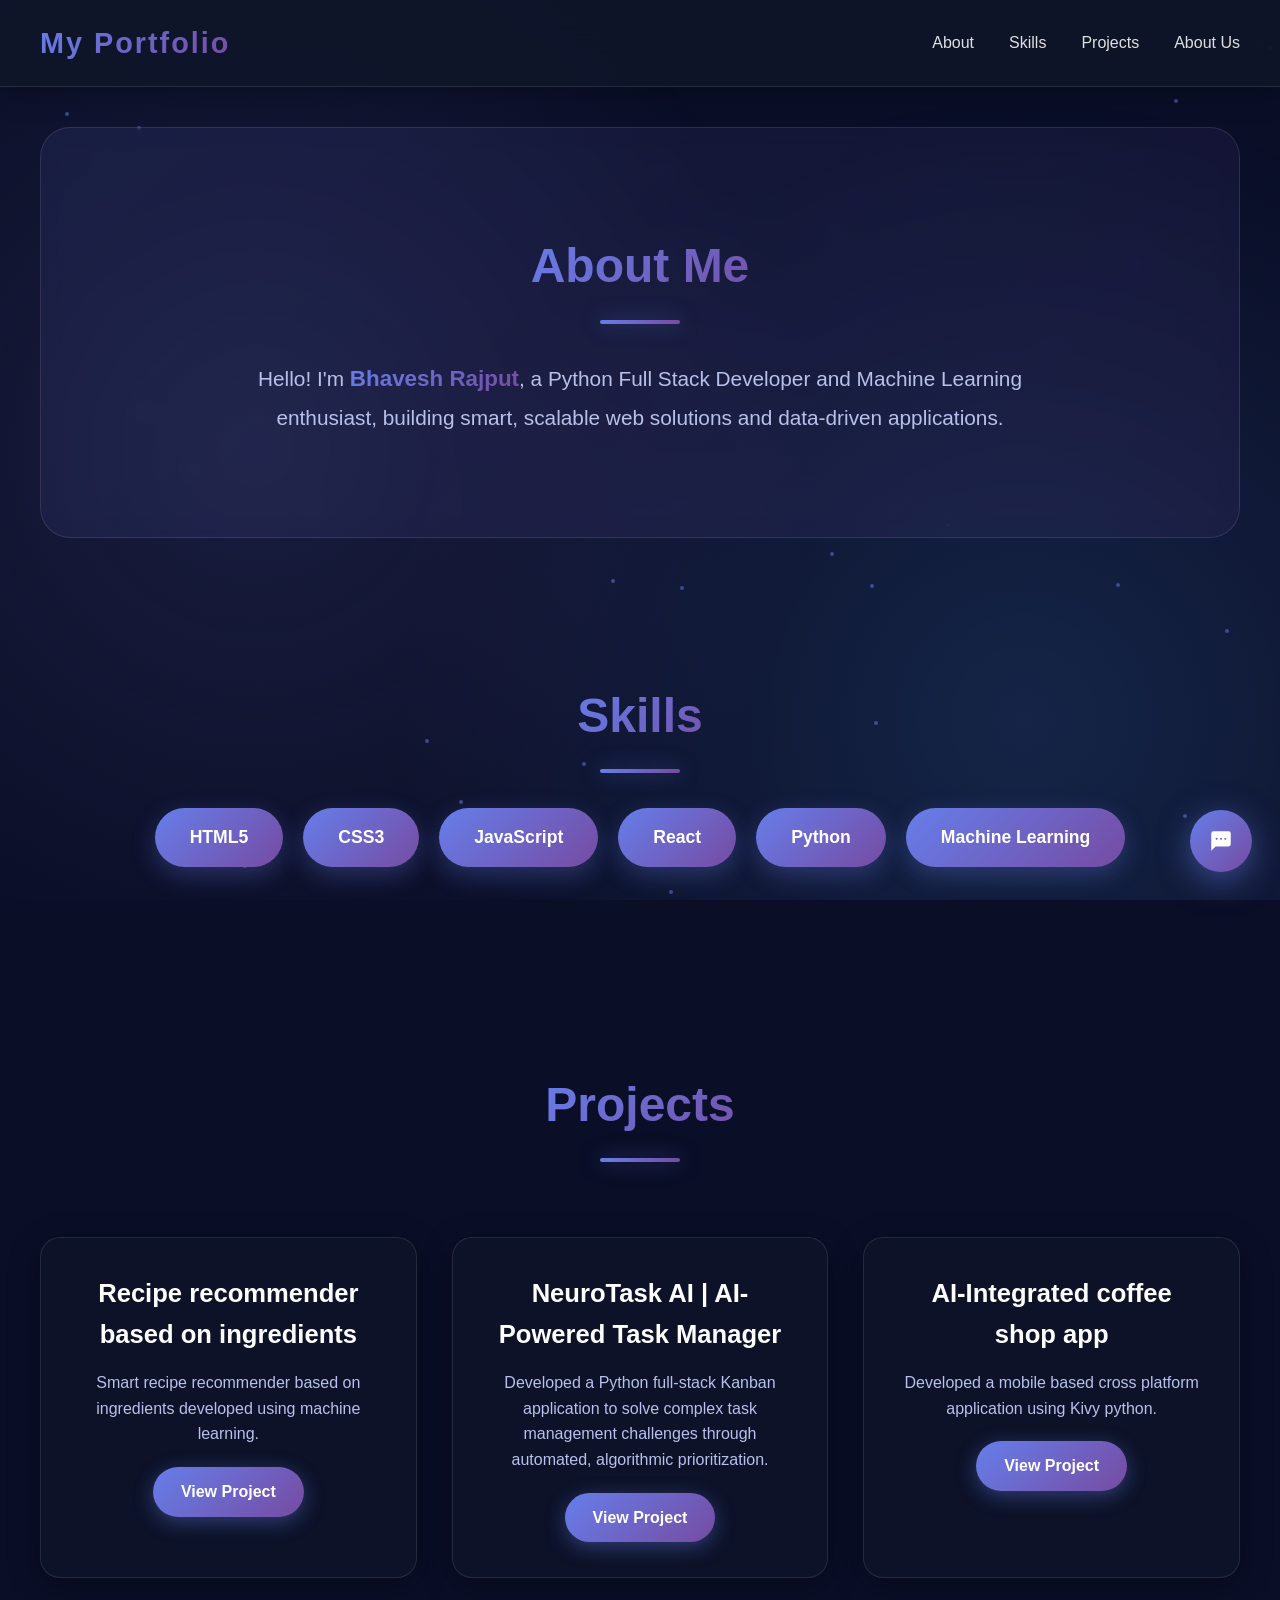
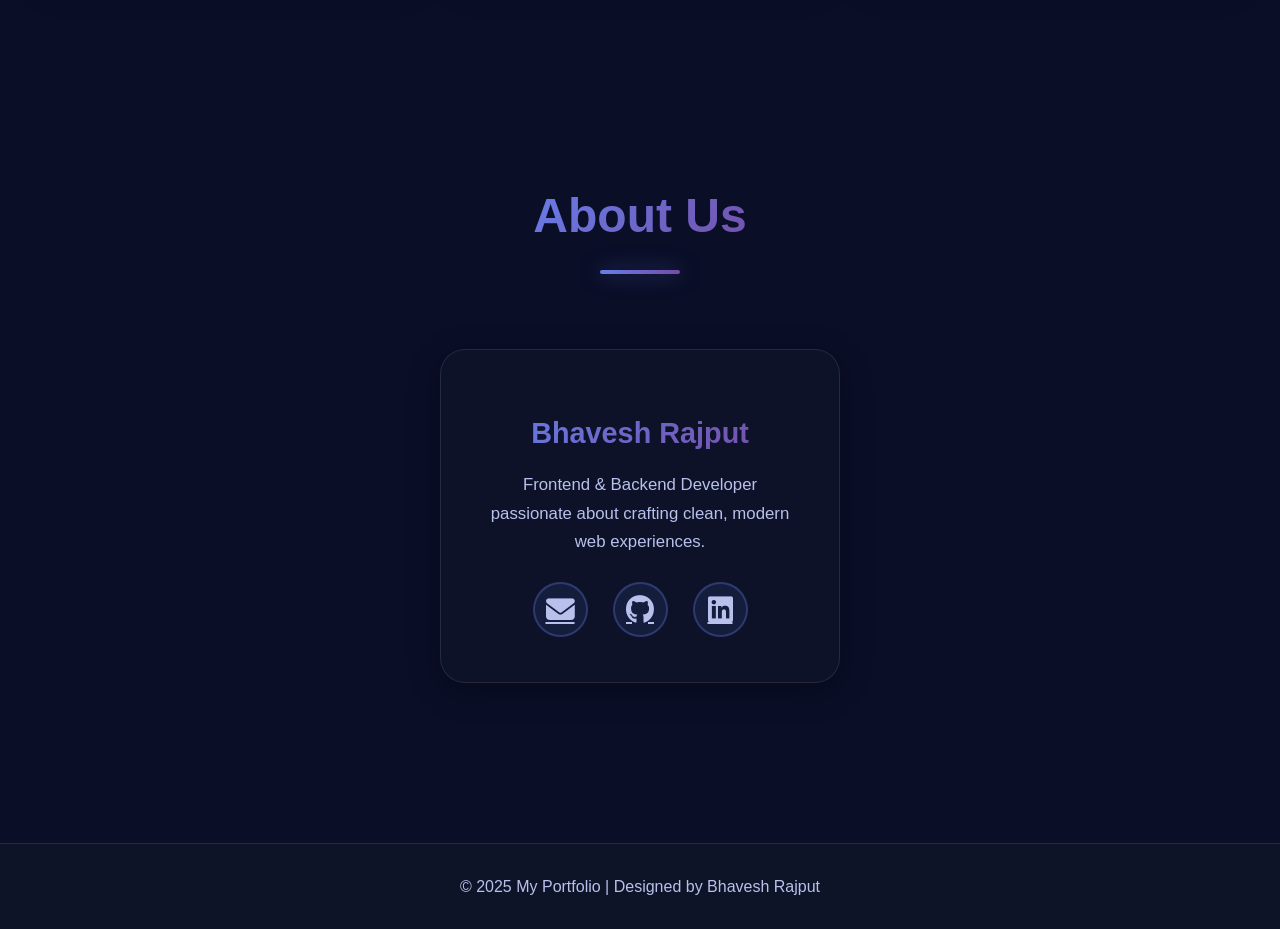
==== commit 1a15456a: "Add meta tag for cb-api in index.html" ====
--- a/index.html
+++ b/index.html
@@ -9,6 +9,7 @@
   <link rel="preconnect" href="https://fonts.gstatic.com" crossorigin>
   <link href="https://fonts.googleapis.com/css2?family=DM+Mono:ital,wght@0,300;0,400;0,500;1,300&family=Syne:wght@400;600;700;800&display=swap" rel="stylesheet">
 
+  <meta name="cb-api" content="https://portfolio-6pbh.onrender.com">
   <style>
     * {
       margin: 0;
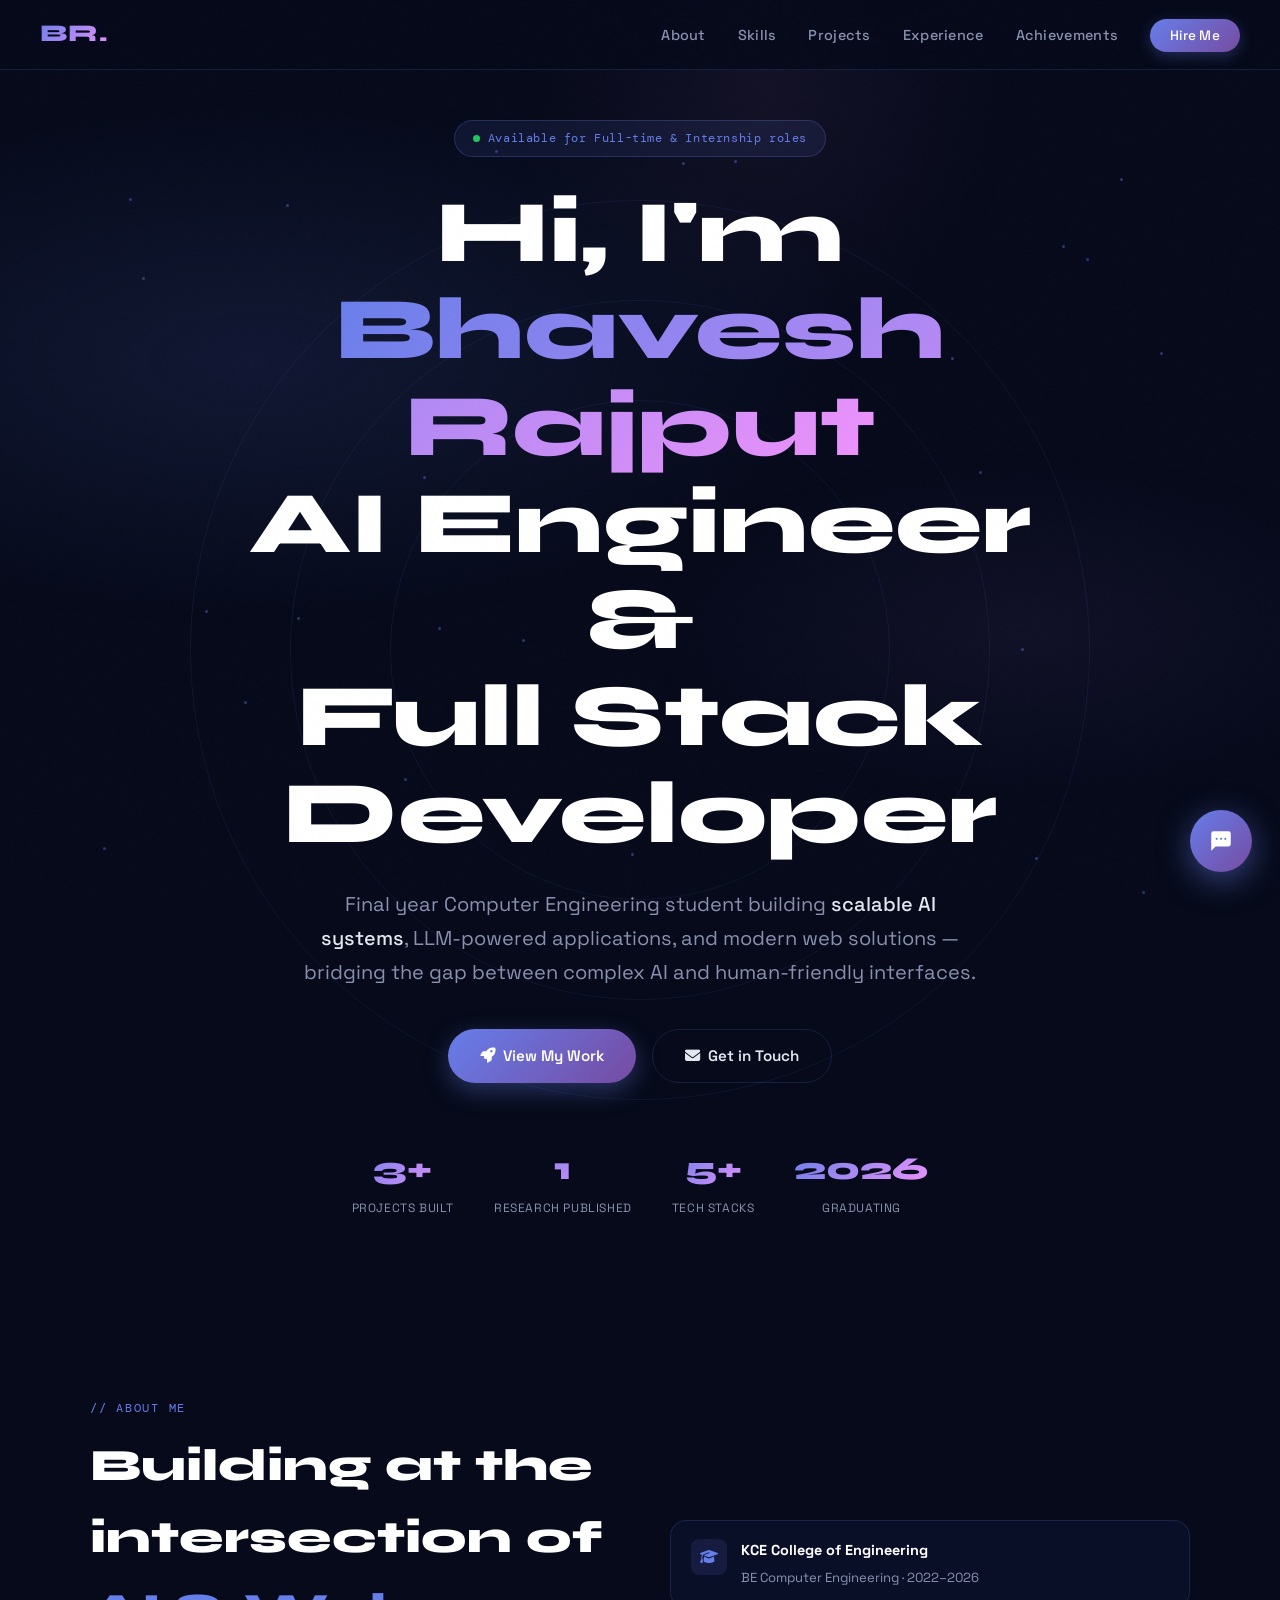
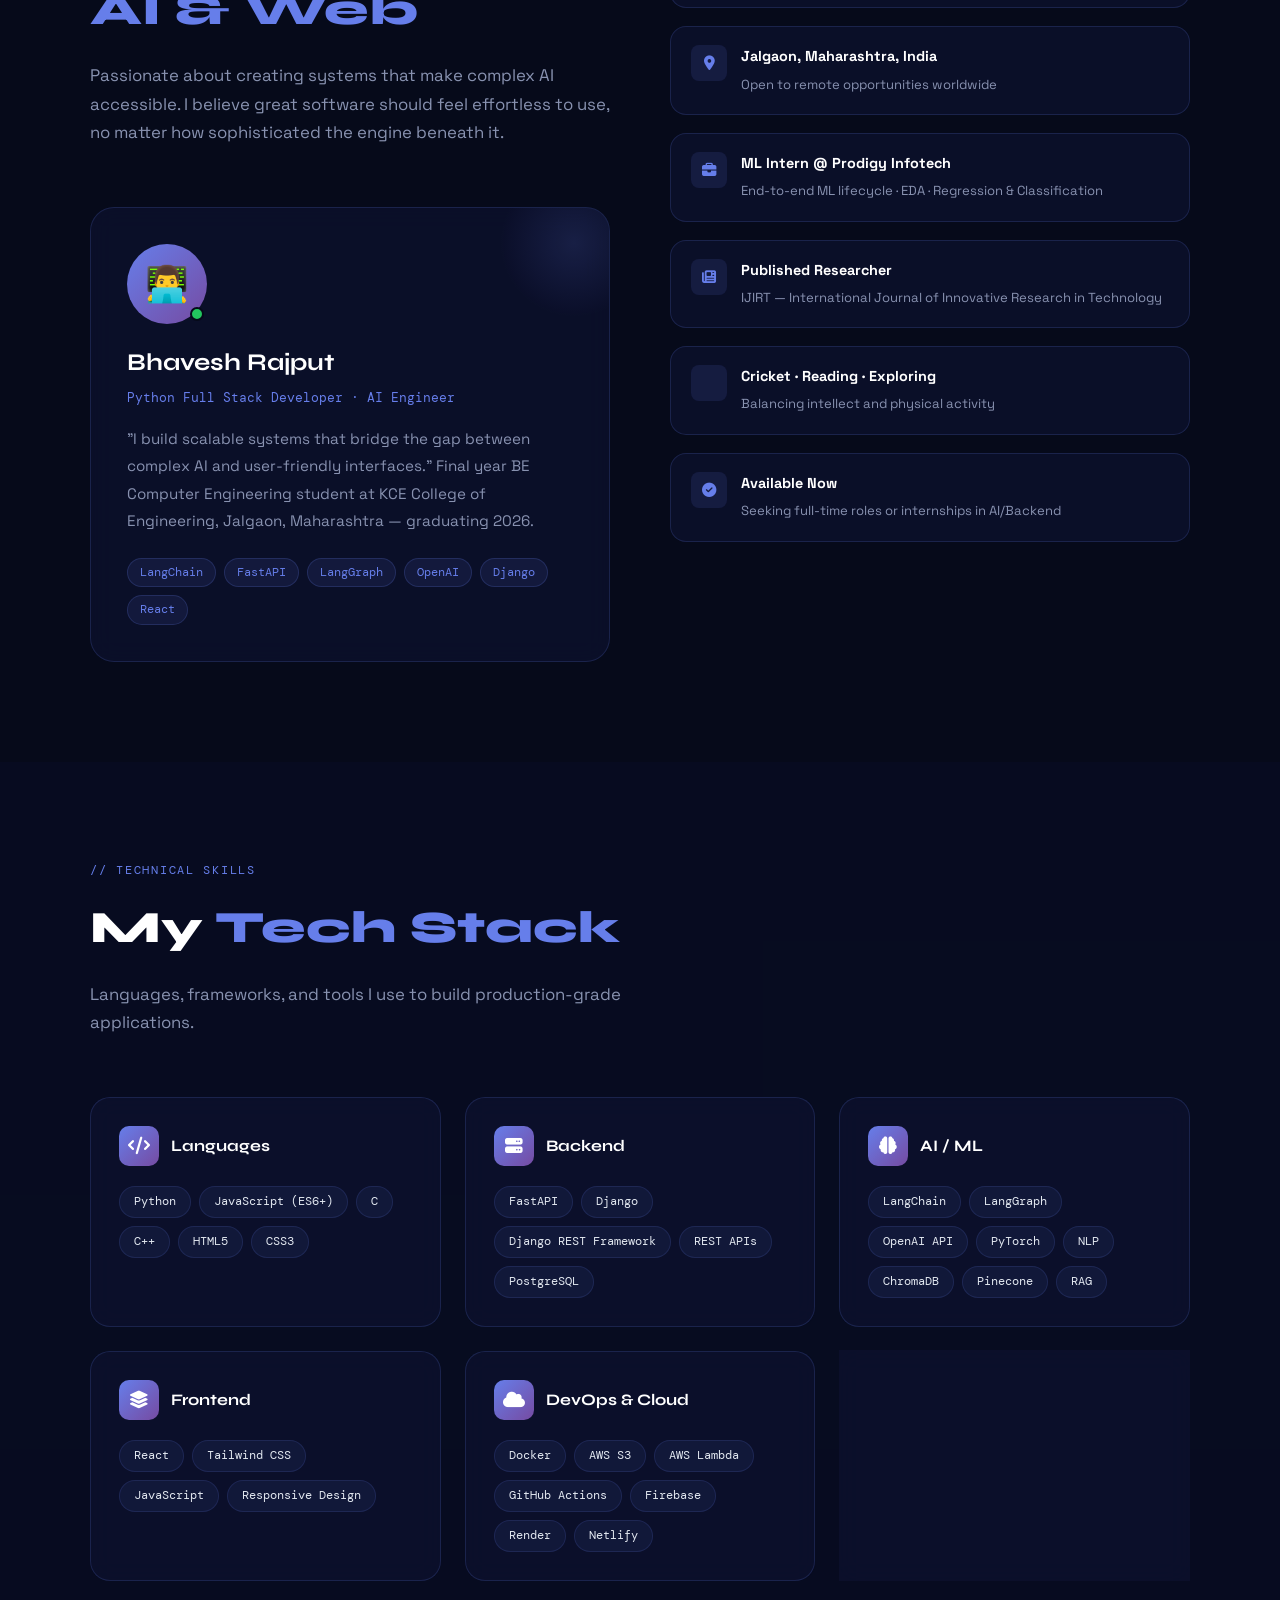
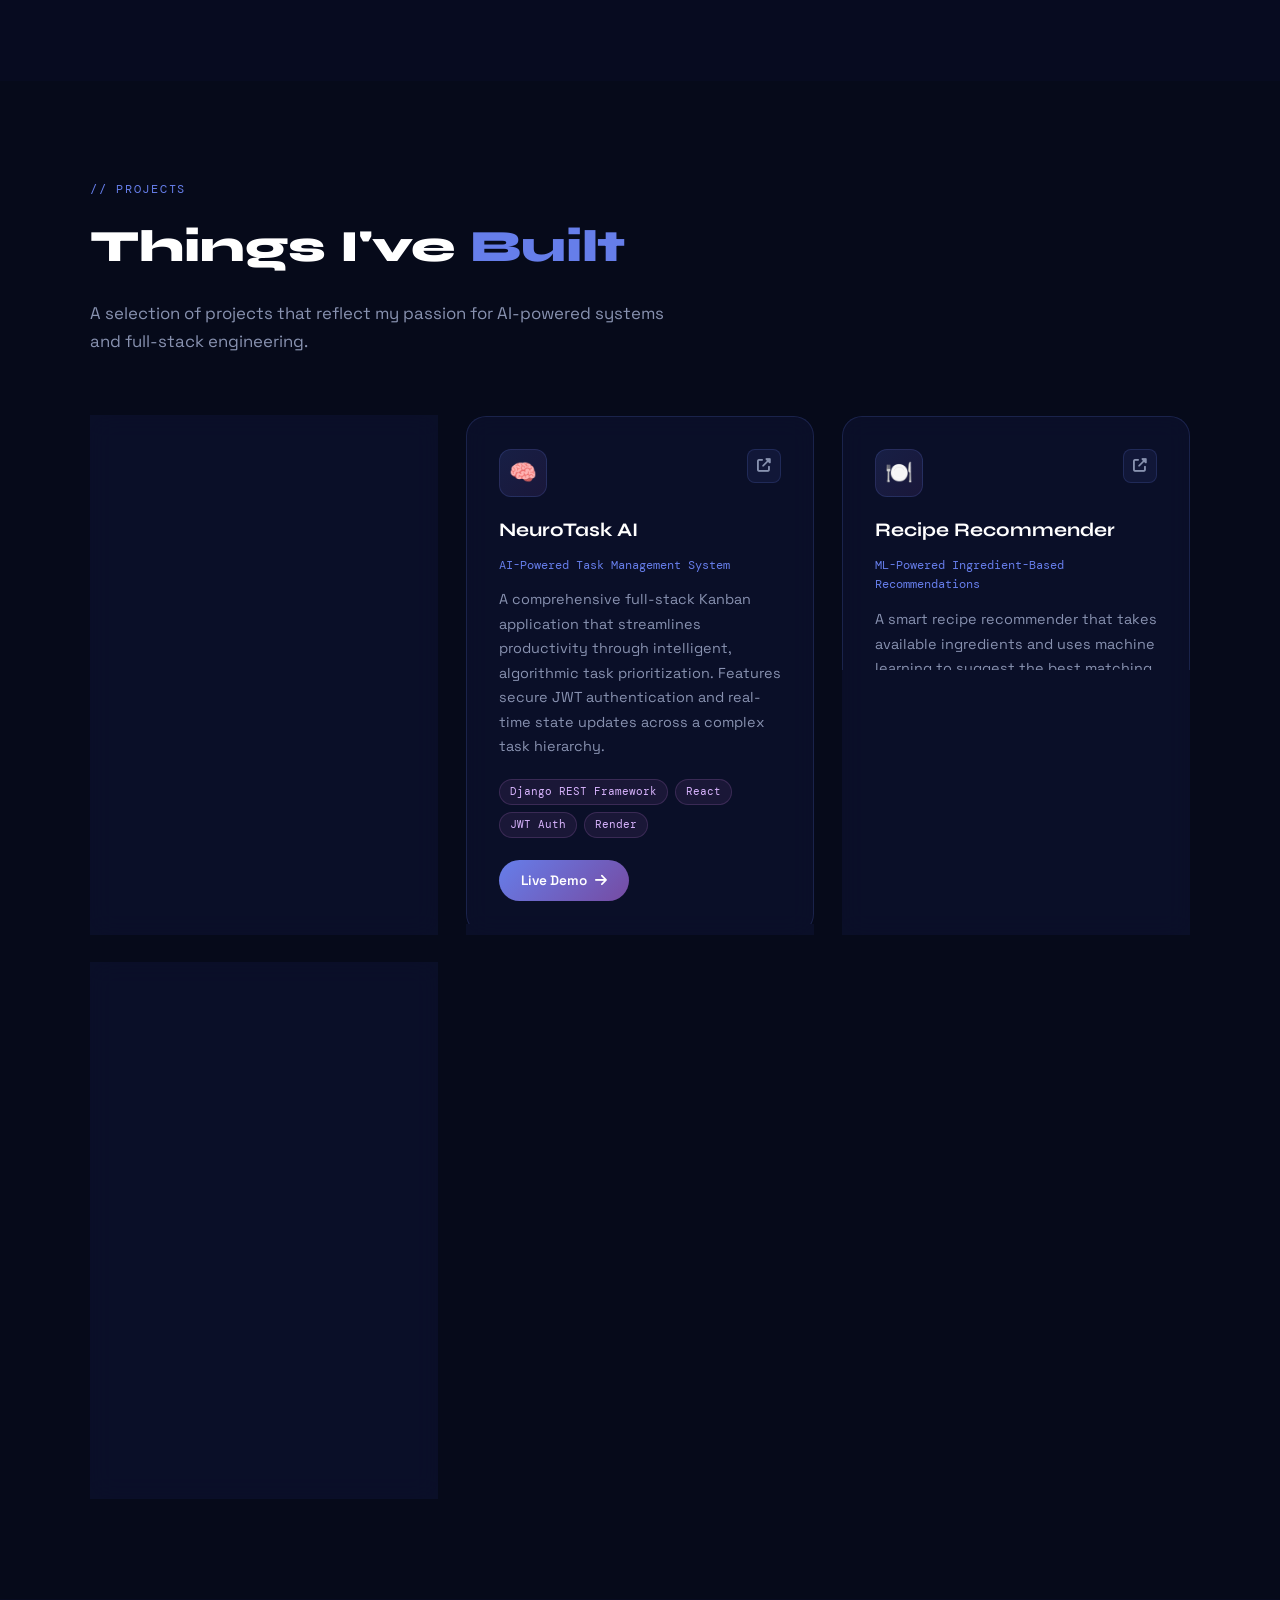
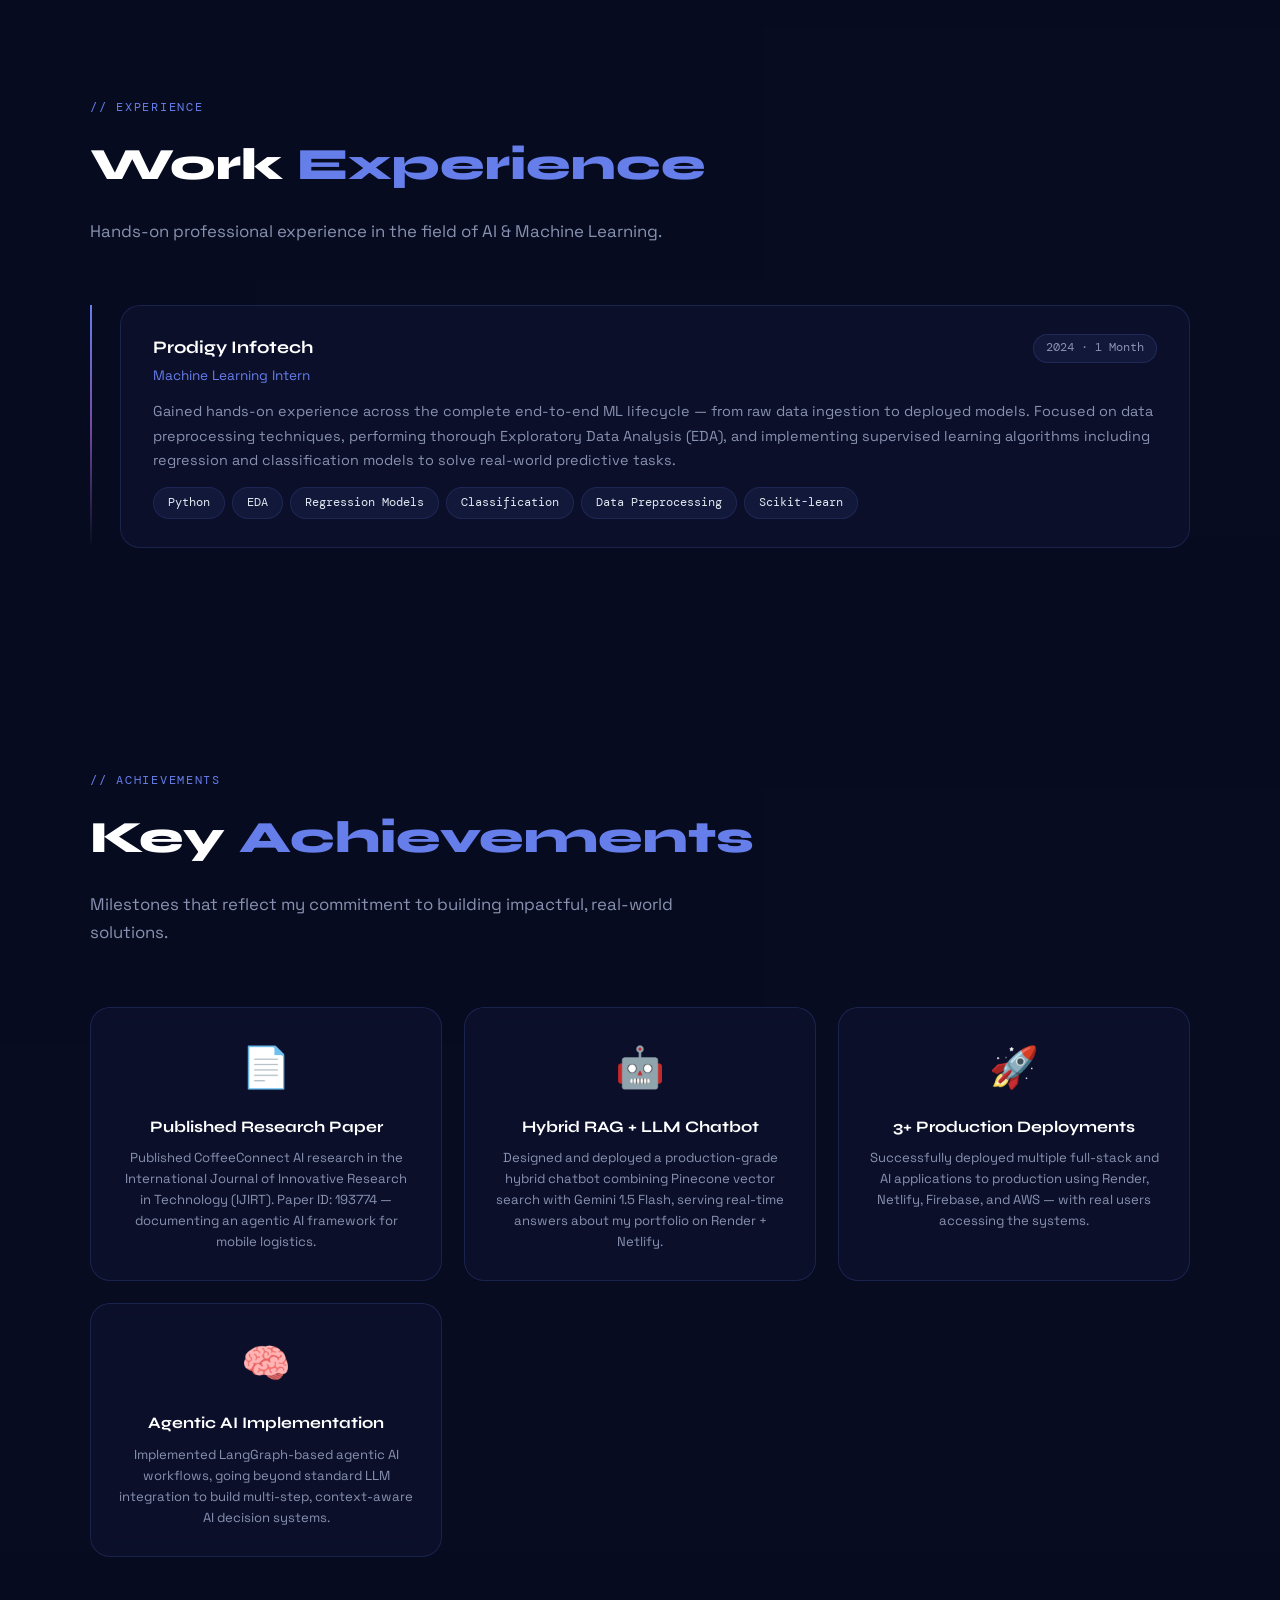
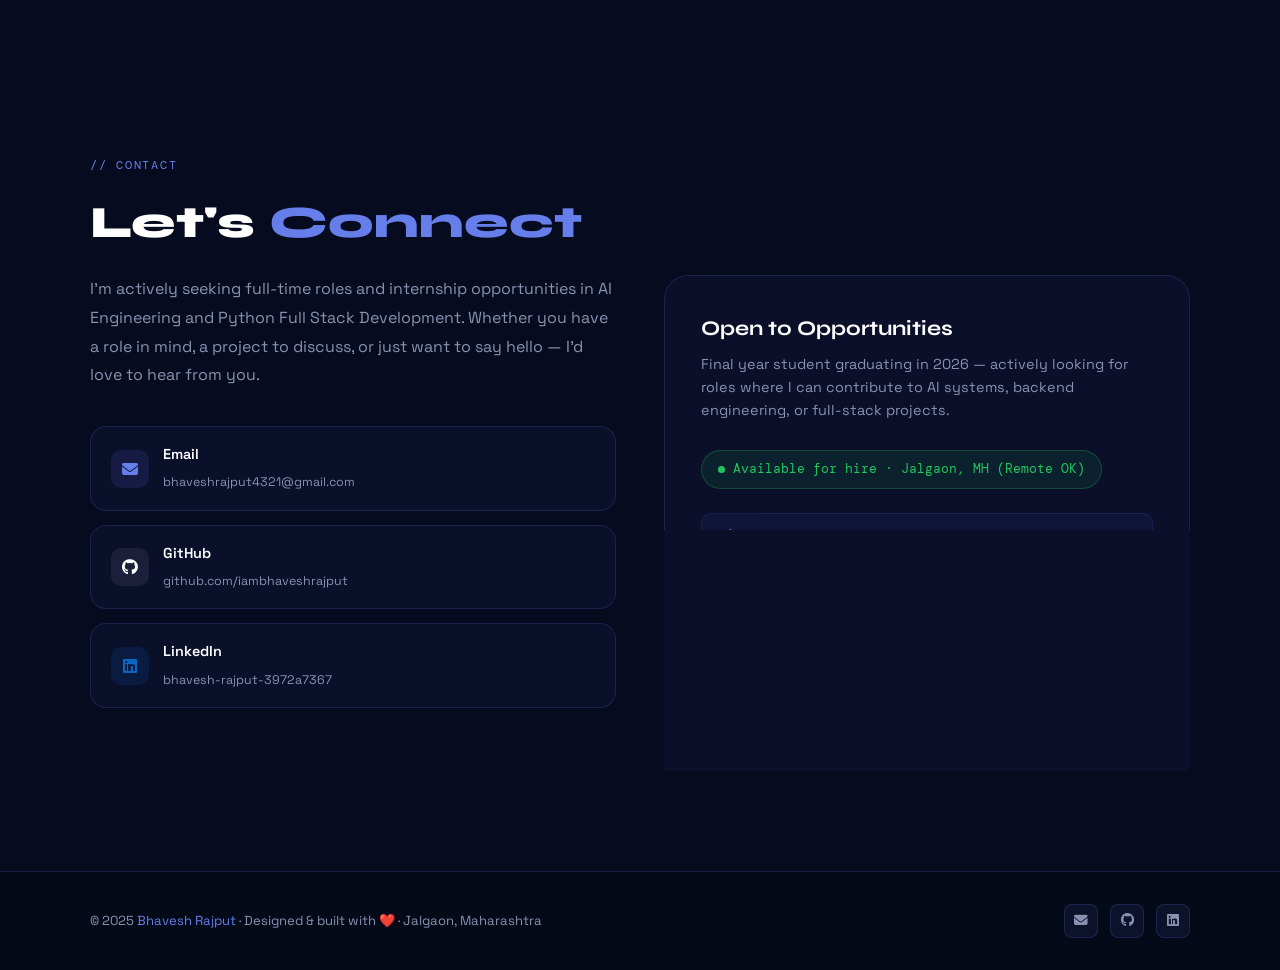
==== commit 3a8b093d: "Rename index (1).html to index.html" ====
--- a/index.html
+++ b/index.html
@@ -3,403 +3,50 @@
 <head>
   <meta charset="UTF-8">
   <meta name="viewport" content="width=device-width, initial-scale=1.0">
-  <title>Bhavesh Rajput | Portfolio</title>
-  <link rel="stylesheet" href="https://cdnjs.cloudflare.com/ajax/libs/font-awesome/6.5.1/css/all.min.css" integrity="sha512-DTOQO9RWCH3ppGqcWaEA1BIZOC6xxalwEsw9c2QQeAIftl+Vegovlnee1c9QX4TctnWMn13TZye+giMm8e2LwA==" crossorigin="anonymous" referrerpolicy="no-referrer" />
+  <title>Bhavesh Rajput | AI Engineer & Full Stack Developer</title>
+  <meta name="description" content="Bhavesh Rajput — Python Full Stack Developer & AI Engineer. Building scalable AI systems, LLM applications, and modern web solutions.">
+  <meta name="keywords" content="Bhavesh Rajput, AI Engineer, Python Developer, LangChain, FastAPI, Django, React, Portfolio">
+  <meta name="author" content="Bhavesh Rajput">
+
+  <!-- Open Graph -->
+  <meta property="og:title" content="Bhavesh Rajput | AI Engineer & Full Stack Developer">
+  <meta property="og:description" content="Building scalable systems that bridge complex AI and user-friendly interfaces.">
+  <meta property="og:type" content="website">
+  <meta property="og:url" content="https://bhaveshrajputportfolio.netlify.app">
+
+  <!-- Chatbot API endpoint -->
+  <meta name="cb-api" content="https://portfolio-6pbh.onrender.com">
+
+  <link rel="stylesheet" href="https://cdnjs.cloudflare.com/ajax/libs/font-awesome/6.5.1/css/all.min.css" crossorigin="anonymous" referrerpolicy="no-referrer" />
   <link rel="preconnect" href="https://fonts.googleapis.com">
   <link rel="preconnect" href="https://fonts.gstatic.com" crossorigin>
-  <link href="https://fonts.googleapis.com/css2?family=DM+Mono:ital,wght@0,300;0,400;0,500;1,300&family=Syne:wght@400;600;700;800&display=swap" rel="stylesheet">
-
-  <meta name="cb-api" content="https://portfolio-6pbh.onrender.com">
+  <link href="https://fonts.googleapis.com/css2?family=DM+Mono:ital,wght@0,300;0,400;0,500;1,300&family=Syne:wght@400;600;700;800&family=Space+Grotesk:wght@300;400;500;600;700&display=swap" rel="stylesheet">
+
   <style>
-    * {
-      margin: 0;
-      padding: 0;
-      box-sizing: border-box;
-    }
-
-    body {
-      font-family: 'Segoe UI', Tahoma, Geneva, Verdana, sans-serif;
-      line-height: 1.6;
-      color: #e0e0e0;
-      background: #0a0e27;
-      overflow-x: hidden;
-    }
-
-    /* Animated background */
-    body::before {
-      content: "";
-      position: fixed;
-      top: 0;
-      left: 0;
-      width: 100%;
-      height: 100%;
-      background: radial-gradient(circle at 20% 50%, rgba(120, 119, 198, 0.15), transparent 50%),
-                  radial-gradient(circle at 80% 80%, rgba(88, 166, 255, 0.15), transparent 50%);
-      z-index: -1;
-      animation: bgShift 15s ease-in-out infinite;
-    }
-
-    @keyframes bgShift {
-      0%, 100% { opacity: 1; transform: scale(1); }
-      50% { opacity: 0.8; transform: scale(1.1); }
-    }
-
-    /* Navbar */
-    header {
-      background: rgba(15, 23, 42, 0.8);
-      backdrop-filter: blur(20px);
-      border-bottom: 1px solid rgba(255, 255, 255, 0.1);
-      padding: 20px 40px;
-      position: sticky;
-      top: 0;
-      z-index: 1000;
-      box-shadow: 0 4px 30px rgba(0, 0, 0, 0.3);
-    }
-
-    nav {
-      display: flex;
-      justify-content: space-between;
-      align-items: center;
-      max-width: 1400px;
-      margin: 0 auto;
-    }
-
-    .logo {
-      font-size: 1.8rem;
-      font-weight: 700;
-      background: linear-gradient(135deg, #667eea 0%, #764ba2 100%);
-      -webkit-background-clip: text;
-      -webkit-text-fill-color: transparent;
-      background-clip: text;
-      letter-spacing: 2px;
-    }
-
-    .nav-links {
-      list-style: none;
-      display: flex;
-      gap: 35px;
-    }
-
-    .nav-links a {
-      color: #e0e0e0;
-      text-decoration: none;
-      font-weight: 500;
-      font-size: 1rem;
-      position: relative;
-      transition: all 0.3s ease;
-    }
-
-    .nav-links a::after {
-      content: "";
-      position: absolute;
-      bottom: -5px;
-      left: 0;
-      width: 0;
-      height: 2px;
-      background: linear-gradient(90deg, #667eea, #764ba2);
-      transition: width 0.3s ease;
-    }
-
-    .nav-links a:hover { color: #fff; }
-    .nav-links a:hover::after { width: 100%; }
-
-    /* Sections */
-    section {
-      padding: 100px 40px;
-      text-align: center;
-      position: relative;
-    }
-
-    .container { max-width: 1200px; margin: auto; }
-
-    h2 {
-      font-size: 3rem;
-      margin-bottom: 20px;
-      background: linear-gradient(135deg, #667eea 0%, #764ba2 100%);
-      -webkit-background-clip: text;
-      -webkit-text-fill-color: transparent;
-      background-clip: text;
-      position: relative;
-      display: inline-block;
-      animation: fadeInUp 0.8s ease;
-    }
-
-    @keyframes fadeInUp {
-      from { opacity: 0; transform: translateY(30px); }
-      to   { opacity: 1; transform: translateY(0); }
-    }
-
-    h2::after {
-      content: "";
-      display: block;
-      width: 80px;
-      height: 4px;
-      margin: 15px auto;
-      background: linear-gradient(90deg, #667eea, #764ba2);
-      border-radius: 5px;
-      box-shadow: 0 0 20px rgba(102, 126, 234, 0.5);
-    }
-
-    /* About Section */
-    #about {
-      background: linear-gradient(135deg, rgba(102, 126, 234, 0.1) 0%, rgba(118, 75, 162, 0.1) 100%);
-      border-radius: 30px;
-      margin: 40px;
-      backdrop-filter: blur(10px);
-      border: 1px solid rgba(255, 255, 255, 0.1);
-    }
-
-    #about p {
-      font-size: 1.3rem;
-      line-height: 1.8;
-      color: #b8c1ec;
-      max-width: 800px;
-      margin: 0 auto;
-      animation: fadeInUp 1s ease 0.2s backwards;
-    }
-
-    .highlight {
-      background: linear-gradient(135deg, #667eea 0%, #764ba2 100%);
-      -webkit-background-clip: text;
-      -webkit-text-fill-color: transparent;
-      background-clip: text;
-      font-weight: 700;
-      font-size: 1.4rem;
-    }
-
-    /* Skills */
-    .skills-list {
-      display: flex;
-      justify-content: center;
-      gap: 20px;
-      flex-wrap: wrap;
-      animation: fadeInUp 1s ease 0.4s backwards;
-    }
-
-    .skills-list li {
-      background: linear-gradient(135deg, #667eea 0%, #764ba2 100%);
-      color: white;
-      padding: 15px 35px;
-      border-radius: 50px;
-      font-weight: 600;
-      font-size: 1.1rem;
-      transition: all 0.3s ease;
-      box-shadow: 0 8px 25px rgba(102, 126, 234, 0.3);
-      position: relative;
-      overflow: hidden;
-    }
-
-    .skills-list li::before {
-      content: "";
-      position: absolute;
-      top: 0;
-      left: -100%;
-      width: 100%;
-      height: 100%;
-      background: linear-gradient(90deg, transparent, rgba(255, 255, 255, 0.3), transparent);
-      transition: left 0.5s ease;
-    }
-
-    .skills-list li:hover {
-      transform: translateY(-8px) scale(1.05);
-      box-shadow: 0 12px 35px rgba(102, 126, 234, 0.5);
-    }
-
-    .skills-list li:hover::before { left: 100%; }
-
-    /* Projects */
-    .projects-grid {
-      display: grid;
-      grid-template-columns: repeat(auto-fit, minmax(320px, 1fr));
-      gap: 35px;
-      margin-top: 40px;
-    }
-
-    .project-card {
-      background: rgba(15, 23, 42, 0.6);
-      backdrop-filter: blur(10px);
-      padding: 35px;
-      border-radius: 20px;
-      transition: all 0.4s ease;
-      box-shadow: 0 8px 32px rgba(0, 0, 0, 0.3);
-      border: 1px solid rgba(255, 255, 255, 0.1);
-      position: relative;
-      overflow: hidden;
-      animation: fadeInUp 1s ease backwards;
-    }
-
-    .project-card:nth-child(1) { animation-delay: 0.2s; }
-    .project-card:nth-child(2) { animation-delay: 0.4s; }
-    .project-card:nth-child(3) { animation-delay: 0.6s; }
-
-    .project-card::before {
-      content: "";
-      position: absolute;
-      top: 0; left: 0;
-      width: 100%; height: 100%;
-      background: linear-gradient(135deg, rgba(102, 126, 234, 0.1) 0%, rgba(118, 75, 162, 0.1) 100%);
-      opacity: 0;
-      transition: opacity 0.3s ease;
-    }
-
-    .project-card:hover {
-      transform: translateY(-12px) scale(1.02);
-      box-shadow: 0 15px 50px rgba(102, 126, 234, 0.4);
-      border-color: rgba(102, 126, 234, 0.5);
-    }
-
-    .project-card:hover::before { opacity: 1; }
-
-    .project-card h3 {
-      color: #fff;
-      font-size: 1.6rem;
-      margin-bottom: 15px;
-      position: relative;
-      z-index: 1;
-    }
-
-    .project-card p {
-      color: #b8c1ec;
-      font-size: 1rem;
-      margin-bottom: 20px;
-      position: relative;
-      z-index: 1;
-    }
-
-    .project-card a {
-      display: inline-block;
-      text-decoration: none;
-      background: linear-gradient(135deg, #667eea 0%, #764ba2 100%);
-      color: #fff;
-      padding: 12px 28px;
-      border-radius: 50px;
-      transition: all 0.3s ease;
-      font-weight: 600;
-      box-shadow: 0 5px 20px rgba(102, 126, 234, 0.4);
-      position: relative;
-      z-index: 1;
-    }
-
-    .project-card a:hover {
-      transform: scale(1.05);
-      box-shadow: 0 8px 30px rgba(102, 126, 234, 0.6);
-    }
-
-    /* Team Section */
-    .team-grid {
-      display: flex;
-      justify-content: center;
-      margin-top: 40px;
-    }
-
-    .team-card {
-      background: rgba(15, 23, 42, 0.6);
-      backdrop-filter: blur(10px);
-      padding: 45px;
-      border-radius: 25px;
-      text-align: center;
-      box-shadow: 0 8px 32px rgba(0, 0, 0, 0.3);
-      transition: all 0.4s ease;
-      max-width: 400px;
-      border: 1px solid rgba(255, 255, 255, 0.1);
-      animation: fadeInUp 1s ease 0.6s backwards;
-    }
-
-    .team-card:hover {
-      transform: translateY(-12px);
-      box-shadow: 0 15px 50px rgba(102, 126, 234, 0.4);
-      border-color: rgba(102, 126, 234, 0.5);
-    }
-
-    .team-card h3 {
-      margin: 15px 0;
-      color: #fff;
-      font-size: 1.8rem;
-      background: linear-gradient(135deg, #667eea 0%, #764ba2 100%);
-      -webkit-background-clip: text;
-      -webkit-text-fill-color: transparent;
-      background-clip: text;
-    }
-
-    .team-card p {
-      font-size: 1.05rem;
-      color: #b8c1ec;
-      margin-bottom: 25px;
-      line-height: 1.7;
-    }
-
-    /* Social Links */
-    .social-links {
-      display: flex;
-      justify-content: center;
-      gap: 25px;
-    }
-
-    .social-links a {
-      font-size: 1.8rem;
-      color: #b8c1ec;
-      transition: all 0.3s ease;
-      width: 55px;
-      height: 55px;
-      display: flex;
-      align-items: center;
-      justify-content: center;
-      border-radius: 50%;
-      background: rgba(102, 126, 234, 0.1);
-      border: 2px solid rgba(102, 126, 234, 0.3);
-    }
-
-    .social-links a:hover {
-      color: #fff;
-      background: linear-gradient(135deg, #667eea 0%, #764ba2 100%);
-      transform: translateY(-5px) rotate(360deg);
-      box-shadow: 0 8px 25px rgba(102, 126, 234, 0.5);
-      border-color: transparent;
-    }
-
-    /* Footer */
-    footer {
-      background: rgba(15, 23, 42, 0.8);
-      backdrop-filter: blur(20px);
-      color: #b8c1ec;
-      text-align: center;
-      padding: 30px;
-      margin-top: 60px;
-      font-size: 1rem;
-      border-top: 1px solid rgba(255, 255, 255, 0.1);
-    }
-
-    /* Responsive */
-    @media(max-width: 768px) {
-      nav { flex-direction: column; gap: 15px; }
-      .nav-links { gap: 20px; }
-      h2 { font-size: 2.2rem; }
-      section { padding: 60px 20px; }
-      .skills-list li { padding: 12px 25px; font-size: 1rem; }
-      .social-links a { width: 50px; height: 50px; font-size: 1.5rem; }
-    }
-
-    /* Floating particles */
-    .particle {
-      position: fixed;
-      width: 4px;
-      height: 4px;
-      background: rgba(102, 126, 234, 0.5);
-      border-radius: 50%;
-      pointer-events: none;
-      animation: float 8s ease-in-out infinite;
-      z-index: -1;
-    }
-
-    @keyframes float {
-      0%, 100% { transform: translateY(0) translateX(0); opacity: 0; }
-      50% { opacity: 1; }
-    }
-
-    /* ═══════════════════════════════════════════════════════════
-       CHATBOT WIDGET STYLES
-    ════════════════════════════════════════════════════════════ */
+    /* ═══════════════════════════════════════════════
+       CSS VARIABLES & RESET
+    ═══════════════════════════════════════════════ */
     :root {
+      --accent:        #667eea;
+      --accent2:       #764ba2;
+      --accent3:       #f093fb;
+      --bg:            #060a1a;
+      --bg2:           #0d1230;
+      --surface:       rgba(13, 18, 48, 0.7);
+      --border:        rgba(102, 126, 234, 0.18);
+      --text:          #e2e8f0;
+      --muted:         #8892b0;
+      --white:         #ffffff;
+      --green:         #22c55e;
+      --yellow:        #f59e0b;
+      --red:           #ef4444;
+      --font-main:     'Space Grotesk', sans-serif;
+      --font-display:  'Syne', sans-serif;
+      --font-mono:     'DM Mono', monospace;
+      --radius:        16px;
+      --shadow:        0 8px 32px rgba(0,0,0,0.4);
+
+      /* Chatbot vars (kept from original) */
       --cb-accent:   #667eea;
       --cb-accent2:  #764ba2;
       --cb-surface:  rgba(10, 14, 39, 0.97);
@@ -413,7 +60,1321 @@
       --cb-mono:     'DM Mono', 'Courier New', monospace;
     }
 
-    /* ── Launcher ── */
+    *, *::before, *::after { margin: 0; padding: 0; box-sizing: border-box; }
+
+    html { scroll-behavior: smooth; }
+
+    body {
+      font-family: var(--font-main);
+      background: var(--bg);
+      color: var(--text);
+      line-height: 1.6;
+      overflow-x: hidden;
+    }
+
+    /* Noise texture overlay */
+    body::after {
+      content: '';
+      position: fixed;
+      inset: 0;
+      background-image: url("data:image/svg+xml,%3Csvg viewBox='0 0 512 512' xmlns='http://www.w3.org/2000/svg'%3E%3Cfilter id='n'%3E%3CfeTurbulence type='fractalNoise' baseFrequency='0.75' numOctaves='4' stitchTiles='stitch'/%3E%3C/filter%3E%3Crect width='100%25' height='100%25' filter='url(%23n)' opacity='0.03'/%3E%3C/svg%3E");
+      pointer-events: none;
+      z-index: 9997;
+      opacity: 0.4;
+    }
+
+    /* Animated mesh background */
+    body::before {
+      content: '';
+      position: fixed;
+      inset: 0;
+      background:
+        radial-gradient(ellipse 80% 50% at 20% 40%, rgba(102,126,234,0.12) 0%, transparent 60%),
+        radial-gradient(ellipse 60% 40% at 80% 70%, rgba(118,75,162,0.1) 0%, transparent 50%),
+        radial-gradient(ellipse 40% 60% at 60% 10%, rgba(240,147,251,0.06) 0%, transparent 50%);
+      z-index: -1;
+      animation: meshFloat 20s ease-in-out infinite alternate;
+    }
+
+    @keyframes meshFloat {
+      0%   { transform: scale(1) rotate(0deg); }
+      100% { transform: scale(1.08) rotate(2deg); }
+    }
+
+    /* ═══════════════════════════════════════════════
+       SCROLLBAR
+    ═══════════════════════════════════════════════ */
+    ::-webkit-scrollbar { width: 5px; }
+    ::-webkit-scrollbar-track { background: var(--bg); }
+    ::-webkit-scrollbar-thumb { background: var(--border); border-radius: 99px; }
+    ::-webkit-scrollbar-thumb:hover { background: var(--accent); }
+
+    /* ═══════════════════════════════════════════════
+       SCROLL PROGRESS BAR
+    ═══════════════════════════════════════════════ */
+    #progress-bar {
+      position: fixed;
+      top: 0;
+      left: 0;
+      height: 3px;
+      width: 0%;
+      background: linear-gradient(90deg, var(--accent), var(--accent3), var(--accent2));
+      z-index: 9999;
+      transition: width 0.1s linear;
+      box-shadow: 0 0 12px rgba(102,126,234,0.8);
+    }
+
+    /* ═══════════════════════════════════════════════
+       HEADER / NAV
+    ═══════════════════════════════════════════════ */
+    header {
+      position: fixed;
+      top: 0;
+      left: 0;
+      right: 0;
+      z-index: 1000;
+      padding: 0 40px;
+      height: 70px;
+      display: flex;
+      align-items: center;
+      background: rgba(6, 10, 26, 0.85);
+      backdrop-filter: blur(20px);
+      -webkit-backdrop-filter: blur(20px);
+      border-bottom: 1px solid var(--border);
+      transition: all 0.3s ease;
+    }
+
+    header.scrolled {
+      height: 62px;
+      box-shadow: 0 4px 30px rgba(0,0,0,0.5);
+    }
+
+    nav {
+      display: flex;
+      justify-content: space-between;
+      align-items: center;
+      width: 100%;
+      max-width: 1200px;
+      margin: 0 auto;
+    }
+
+    .logo {
+      font-family: var(--font-display);
+      font-size: 1.5rem;
+      font-weight: 800;
+      background: linear-gradient(135deg, var(--accent) 0%, var(--accent3) 100%);
+      -webkit-background-clip: text;
+      -webkit-text-fill-color: transparent;
+      background-clip: text;
+      letter-spacing: 1px;
+    }
+
+    .nav-links {
+      list-style: none;
+      display: flex;
+      gap: 32px;
+      align-items: center;
+    }
+
+    .nav-links a {
+      color: var(--muted);
+      text-decoration: none;
+      font-size: 0.9rem;
+      font-weight: 500;
+      letter-spacing: 0.02em;
+      position: relative;
+      transition: color 0.3s ease;
+    }
+
+    .nav-links a::after {
+      content: '';
+      position: absolute;
+      bottom: -4px;
+      left: 0;
+      width: 0;
+      height: 1px;
+      background: linear-gradient(90deg, var(--accent), var(--accent3));
+      transition: width 0.3s ease;
+    }
+
+    .nav-links a:hover { color: var(--white); }
+    .nav-links a:hover::after { width: 100%; }
+
+    .nav-cta {
+      background: linear-gradient(135deg, var(--accent), var(--accent2)) !important;
+      -webkit-background-clip: unset !important;
+      -webkit-text-fill-color: unset !important;
+      background-clip: unset !important;
+      color: white !important;
+      padding: 8px 20px;
+      border-radius: 50px;
+      font-size: 0.85rem !important;
+      transition: all 0.3s ease !important;
+      box-shadow: 0 4px 15px rgba(102,126,234,0.3);
+    }
+
+    .nav-cta:hover {
+      transform: translateY(-2px);
+      box-shadow: 0 6px 25px rgba(102,126,234,0.5) !important;
+    }
+
+    .nav-cta::after { display: none !important; }
+
+    /* Hamburger */
+    .hamburger {
+      display: none;
+      flex-direction: column;
+      gap: 5px;
+      cursor: pointer;
+      background: none;
+      border: none;
+      padding: 5px;
+    }
+
+    .hamburger span {
+      display: block;
+      width: 24px;
+      height: 2px;
+      background: var(--text);
+      border-radius: 2px;
+      transition: all 0.3s ease;
+    }
+
+    /* ═══════════════════════════════════════════════
+       HERO SECTION
+    ═══════════════════════════════════════════════ */
+    #hero {
+      min-height: 100vh;
+      display: flex;
+      align-items: center;
+      justify-content: center;
+      padding: 120px 40px 80px;
+      position: relative;
+      overflow: hidden;
+    }
+
+    .hero-content {
+      max-width: 900px;
+      text-align: center;
+      position: relative;
+      z-index: 2;
+    }
+
+    .hero-badge {
+      display: inline-flex;
+      align-items: center;
+      gap: 8px;
+      background: rgba(102,126,234,0.1);
+      border: 1px solid rgba(102,126,234,0.25);
+      border-radius: 50px;
+      padding: 8px 18px;
+      font-family: var(--font-mono);
+      font-size: 0.75rem;
+      color: var(--accent);
+      letter-spacing: 0.05em;
+      margin-bottom: 28px;
+      animation: fadeInDown 0.8s ease both;
+    }
+
+    .hero-badge .dot {
+      width: 7px;
+      height: 7px;
+      background: var(--green);
+      border-radius: 50%;
+      animation: blink 1.5s ease-in-out infinite;
+    }
+
+    @keyframes blink {
+      0%, 100% { opacity: 1; }
+      50% { opacity: 0.3; }
+    }
+
+    @keyframes fadeInDown {
+      from { opacity: 0; transform: translateY(-20px); }
+      to   { opacity: 1; transform: translateY(0); }
+    }
+
+    @keyframes fadeInUp {
+      from { opacity: 0; transform: translateY(30px); }
+      to   { opacity: 1; transform: translateY(0); }
+    }
+
+    @keyframes fadeIn {
+      from { opacity: 0; }
+      to   { opacity: 1; }
+    }
+
+    .hero-title {
+      font-family: var(--font-display);
+      font-size: clamp(2.8rem, 7vw, 5.5rem);
+      font-weight: 800;
+      line-height: 1.1;
+      color: var(--white);
+      margin-bottom: 24px;
+      animation: fadeInUp 0.8s ease 0.15s both;
+    }
+
+    .hero-title .gradient-text {
+      background: linear-gradient(135deg, var(--accent) 0%, var(--accent3) 50%, var(--accent2) 100%);
+      -webkit-background-clip: text;
+      -webkit-text-fill-color: transparent;
+      background-clip: text;
+      background-size: 200% 200%;
+      animation: gradShift 4s ease infinite;
+    }
+
+    @keyframes gradShift {
+      0%, 100% { background-position: 0% 50%; }
+      50% { background-position: 100% 50%; }
+    }
+
+    .hero-sub {
+      font-size: clamp(1rem, 2.5vw, 1.25rem);
+      color: var(--muted);
+      max-width: 680px;
+      margin: 0 auto 40px;
+      line-height: 1.7;
+      animation: fadeInUp 0.8s ease 0.3s both;
+    }
+
+    .hero-sub em {
+      color: var(--text);
+      font-style: normal;
+      font-weight: 500;
+    }
+
+    .hero-actions {
+      display: flex;
+      gap: 16px;
+      justify-content: center;
+      flex-wrap: wrap;
+      animation: fadeInUp 0.8s ease 0.45s both;
+    }
+
+    .btn-primary {
+      display: inline-flex;
+      align-items: center;
+      gap: 8px;
+      background: linear-gradient(135deg, var(--accent), var(--accent2));
+      color: white;
+      padding: 14px 32px;
+      border-radius: 50px;
+      font-weight: 600;
+      font-size: 0.95rem;
+      text-decoration: none;
+      transition: all 0.3s ease;
+      box-shadow: 0 8px 25px rgba(102,126,234,0.35);
+      border: none;
+      cursor: pointer;
+    }
+
+    .btn-primary:hover {
+      transform: translateY(-3px);
+      box-shadow: 0 12px 35px rgba(102,126,234,0.55);
+    }
+
+    .btn-secondary {
+      display: inline-flex;
+      align-items: center;
+      gap: 8px;
+      background: transparent;
+      color: var(--text);
+      padding: 14px 32px;
+      border-radius: 50px;
+      font-weight: 600;
+      font-size: 0.95rem;
+      text-decoration: none;
+      border: 1px solid var(--border);
+      transition: all 0.3s ease;
+    }
+
+    .btn-secondary:hover {
+      border-color: var(--accent);
+      color: var(--accent);
+      transform: translateY(-3px);
+      background: rgba(102,126,234,0.05);
+    }
+
+    .hero-stats {
+      display: flex;
+      gap: 40px;
+      justify-content: center;
+      margin-top: 60px;
+      animation: fadeInUp 0.8s ease 0.6s both;
+    }
+
+    .stat-item {
+      text-align: center;
+    }
+
+    .stat-num {
+      font-family: var(--font-display);
+      font-size: 2rem;
+      font-weight: 800;
+      background: linear-gradient(135deg, var(--accent), var(--accent3));
+      -webkit-background-clip: text;
+      -webkit-text-fill-color: transparent;
+      background-clip: text;
+      display: block;
+    }
+
+    .stat-label {
+      font-size: 0.75rem;
+      color: var(--muted);
+      letter-spacing: 0.05em;
+      text-transform: uppercase;
+    }
+
+    /* Floating orbit decorations */
+    .hero-orbit {
+      position: absolute;
+      border-radius: 50%;
+      border: 1px solid rgba(102,126,234,0.1);
+      animation: orbit 20s linear infinite;
+    }
+
+    .hero-orbit:nth-child(1) { width: 500px; height: 500px; top: 50%; left: 50%; transform: translate(-50%,-50%); }
+    .hero-orbit:nth-child(2) { width: 700px; height: 700px; top: 50%; left: 50%; transform: translate(-50%,-50%); animation-duration: 30s; animation-direction: reverse; }
+    .hero-orbit:nth-child(3) { width: 900px; height: 900px; top: 50%; left: 50%; transform: translate(-50%,-50%); animation-duration: 40s; }
+
+    @keyframes orbit { from { transform: translate(-50%,-50%) rotate(0deg); } to { transform: translate(-50%,-50%) rotate(360deg); } }
+
+    /* ═══════════════════════════════════════════════
+       SECTION STYLES (shared)
+    ═══════════════════════════════════════════════ */
+    section {
+      padding: 100px 40px;
+    }
+
+    .section-container {
+      max-width: 1100px;
+      margin: 0 auto;
+    }
+
+    .section-label {
+      font-family: var(--font-mono);
+      font-size: 0.72rem;
+      color: var(--accent);
+      letter-spacing: 0.15em;
+      text-transform: uppercase;
+      margin-bottom: 12px;
+      display: block;
+    }
+
+    .section-title {
+      font-family: var(--font-display);
+      font-size: clamp(2rem, 4vw, 2.8rem);
+      font-weight: 800;
+      color: var(--white);
+      margin-bottom: 16px;
+      position: relative;
+    }
+
+    .section-title .accent { color: var(--accent); }
+
+    .section-desc {
+      font-size: 1.05rem;
+      color: var(--muted);
+      max-width: 600px;
+      line-height: 1.7;
+      margin-bottom: 60px;
+    }
+
+    /* Intersection observer reveal */
+    .reveal {
+      opacity: 0;
+      transform: translateY(30px);
+      transition: opacity 0.7s ease, transform 0.7s ease;
+    }
+
+    .reveal.visible {
+      opacity: 1;
+      transform: translateY(0);
+    }
+
+    /* ═══════════════════════════════════════════════
+       ABOUT SECTION
+    ═══════════════════════════════════════════════ */
+    #about {
+      background: transparent;
+    }
+
+    .about-grid {
+      display: grid;
+      grid-template-columns: 1fr 1fr;
+      gap: 60px;
+      align-items: center;
+    }
+
+    .about-left {}
+
+    .about-card {
+      background: var(--surface);
+      border: 1px solid var(--border);
+      border-radius: 24px;
+      padding: 36px;
+      backdrop-filter: blur(12px);
+      position: relative;
+      overflow: hidden;
+    }
+
+    .about-card::before {
+      content: '';
+      position: absolute;
+      top: -40px;
+      right: -40px;
+      width: 150px;
+      height: 150px;
+      background: radial-gradient(circle, rgba(102,126,234,0.15), transparent 70%);
+      border-radius: 50%;
+    }
+
+    .about-avatar {
+      width: 80px;
+      height: 80px;
+      background: linear-gradient(135deg, var(--accent), var(--accent2));
+      border-radius: 50%;
+      display: flex;
+      align-items: center;
+      justify-content: center;
+      font-size: 2.2rem;
+      margin-bottom: 20px;
+      position: relative;
+    }
+
+    .about-avatar::after {
+      content: '';
+      position: absolute;
+      bottom: 3px;
+      right: 3px;
+      width: 14px;
+      height: 14px;
+      background: var(--green);
+      border-radius: 50%;
+      border: 2px solid var(--bg);
+    }
+
+    .about-name {
+      font-family: var(--font-display);
+      font-size: 1.5rem;
+      font-weight: 700;
+      color: var(--white);
+      margin-bottom: 6px;
+    }
+
+    .about-role {
+      font-family: var(--font-mono);
+      font-size: 0.8rem;
+      color: var(--accent);
+      margin-bottom: 16px;
+    }
+
+    .about-bio {
+      font-size: 0.95rem;
+      color: var(--muted);
+      line-height: 1.8;
+      margin-bottom: 24px;
+    }
+
+    .about-tags {
+      display: flex;
+      flex-wrap: wrap;
+      gap: 8px;
+    }
+
+    .about-tag {
+      font-size: 0.75rem;
+      padding: 4px 12px;
+      border-radius: 50px;
+      background: rgba(102,126,234,0.1);
+      border: 1px solid rgba(102,126,234,0.2);
+      color: var(--accent);
+      font-family: var(--font-mono);
+    }
+
+    .about-right {}
+
+    .info-list {
+      display: flex;
+      flex-direction: column;
+      gap: 18px;
+    }
+
+    .info-item {
+      display: flex;
+      align-items: flex-start;
+      gap: 14px;
+      padding: 18px 20px;
+      background: var(--surface);
+      border: 1px solid var(--border);
+      border-radius: var(--radius);
+      transition: border-color 0.3s ease, transform 0.3s ease;
+    }
+
+    .info-item:hover {
+      border-color: rgba(102,126,234,0.4);
+      transform: translateX(6px);
+    }
+
+    .info-icon {
+      width: 36px;
+      height: 36px;
+      background: rgba(102,126,234,0.12);
+      border-radius: 8px;
+      display: flex;
+      align-items: center;
+      justify-content: center;
+      color: var(--accent);
+      font-size: 0.9rem;
+      flex-shrink: 0;
+    }
+
+    .info-text strong {
+      display: block;
+      color: var(--white);
+      font-size: 0.9rem;
+      margin-bottom: 2px;
+    }
+
+    .info-text span {
+      color: var(--muted);
+      font-size: 0.82rem;
+    }
+
+    /* ═══════════════════════════════════════════════
+       SKILLS SECTION
+    ═══════════════════════════════════════════════ */
+    #skills {
+      background: rgba(13,18,48,0.3);
+    }
+
+    .skills-categories {
+      display: grid;
+      grid-template-columns: repeat(auto-fit, minmax(280px, 1fr));
+      gap: 24px;
+    }
+
+    .skill-category {
+      background: var(--surface);
+      border: 1px solid var(--border);
+      border-radius: 20px;
+      padding: 28px;
+      backdrop-filter: blur(12px);
+      transition: all 0.3s ease;
+      position: relative;
+      overflow: hidden;
+    }
+
+    .skill-category::after {
+      content: '';
+      position: absolute;
+      bottom: 0;
+      left: 0;
+      right: 0;
+      height: 2px;
+      background: linear-gradient(90deg, var(--accent), var(--accent3));
+      transform: scaleX(0);
+      transition: transform 0.3s ease;
+    }
+
+    .skill-category:hover {
+      border-color: rgba(102,126,234,0.35);
+      transform: translateY(-4px);
+      box-shadow: 0 16px 40px rgba(0,0,0,0.3);
+    }
+
+    .skill-category:hover::after { transform: scaleX(1); }
+
+    .skill-cat-header {
+      display: flex;
+      align-items: center;
+      gap: 12px;
+      margin-bottom: 20px;
+    }
+
+    .skill-cat-icon {
+      width: 40px;
+      height: 40px;
+      background: linear-gradient(135deg, var(--accent), var(--accent2));
+      border-radius: 10px;
+      display: flex;
+      align-items: center;
+      justify-content: center;
+      font-size: 1.1rem;
+      color: white;
+    }
+
+    .skill-cat-name {
+      font-family: var(--font-display);
+      font-size: 1rem;
+      font-weight: 700;
+      color: var(--white);
+    }
+
+    .skill-items {
+      display: flex;
+      flex-wrap: wrap;
+      gap: 8px;
+    }
+
+    .skill-chip {
+      font-size: 0.78rem;
+      padding: 5px 14px;
+      border-radius: 50px;
+      background: rgba(102,126,234,0.08);
+      border: 1px solid rgba(102,126,234,0.15);
+      color: var(--text);
+      font-family: var(--font-mono);
+      transition: all 0.2s ease;
+    }
+
+    .skill-chip:hover {
+      background: rgba(102,126,234,0.18);
+      border-color: var(--accent);
+      color: var(--accent);
+    }
+
+    /* ═══════════════════════════════════════════════
+       PROJECTS SECTION
+    ═══════════════════════════════════════════════ */
+    #projects {}
+
+    .projects-grid {
+      display: grid;
+      grid-template-columns: repeat(auto-fit, minmax(320px, 1fr));
+      gap: 28px;
+    }
+
+    .project-card {
+      background: var(--surface);
+      border: 1px solid var(--border);
+      border-radius: 20px;
+      padding: 32px;
+      backdrop-filter: blur(12px);
+      transition: all 0.4s ease;
+      position: relative;
+      overflow: hidden;
+      display: flex;
+      flex-direction: column;
+    }
+
+    .project-card::before {
+      content: '';
+      position: absolute;
+      top: 0;
+      left: 0;
+      right: 0;
+      height: 3px;
+      background: linear-gradient(90deg, var(--accent), var(--accent3), var(--accent2));
+      transform: scaleX(0);
+      transition: transform 0.4s ease;
+    }
+
+    .project-card:hover {
+      border-color: rgba(102,126,234,0.4);
+      transform: translateY(-8px);
+      box-shadow: 0 20px 50px rgba(0,0,0,0.4), 0 0 0 1px rgba(102,126,234,0.1);
+    }
+
+    .project-card:hover::before { transform: scaleX(1); }
+
+    .project-top {
+      display: flex;
+      justify-content: space-between;
+      align-items: flex-start;
+      margin-bottom: 18px;
+    }
+
+    .project-icon {
+      width: 48px;
+      height: 48px;
+      background: linear-gradient(135deg, rgba(102,126,234,0.15), rgba(118,75,162,0.15));
+      border: 1px solid var(--border);
+      border-radius: 12px;
+      display: flex;
+      align-items: center;
+      justify-content: center;
+      font-size: 1.4rem;
+    }
+
+    .project-links {
+      display: flex;
+      gap: 10px;
+    }
+
+    .project-link {
+      width: 34px;
+      height: 34px;
+      border-radius: 8px;
+      background: rgba(102,126,234,0.08);
+      border: 1px solid var(--border);
+      display: flex;
+      align-items: center;
+      justify-content: center;
+      color: var(--muted);
+      text-decoration: none;
+      font-size: 0.85rem;
+      transition: all 0.2s ease;
+    }
+
+    .project-link:hover {
+      background: rgba(102,126,234,0.18);
+      border-color: var(--accent);
+      color: var(--accent);
+      transform: translateY(-2px);
+    }
+
+    .project-card h3 {
+      font-family: var(--font-display);
+      font-size: 1.2rem;
+      font-weight: 700;
+      color: var(--white);
+      margin-bottom: 10px;
+    }
+
+    .project-tagline {
+      font-size: 0.78rem;
+      color: var(--accent);
+      font-family: var(--font-mono);
+      margin-bottom: 12px;
+    }
+
+    .project-desc {
+      font-size: 0.9rem;
+      color: var(--muted);
+      line-height: 1.7;
+      flex: 1;
+      margin-bottom: 20px;
+    }
+
+    .project-stack {
+      display: flex;
+      flex-wrap: wrap;
+      gap: 7px;
+      margin-bottom: 22px;
+    }
+
+    .stack-chip {
+      font-size: 0.7rem;
+      padding: 3px 10px;
+      border-radius: 50px;
+      background: rgba(240,147,251,0.07);
+      border: 1px solid rgba(240,147,251,0.15);
+      color: #d8b4fe;
+      font-family: var(--font-mono);
+    }
+
+    .project-badge {
+      display: inline-flex;
+      align-items: center;
+      gap: 5px;
+      font-size: 0.7rem;
+      padding: 3px 10px;
+      border-radius: 50px;
+      background: rgba(34,197,94,0.1);
+      border: 1px solid rgba(34,197,94,0.2);
+      color: var(--green);
+      font-family: var(--font-mono);
+      margin-bottom: 16px;
+    }
+
+    .project-cta {
+      display: inline-flex;
+      align-items: center;
+      gap: 8px;
+      background: linear-gradient(135deg, var(--accent), var(--accent2));
+      color: white;
+      padding: 10px 22px;
+      border-radius: 50px;
+      font-size: 0.85rem;
+      font-weight: 600;
+      text-decoration: none;
+      transition: all 0.3s ease;
+      align-self: flex-start;
+    }
+
+    .project-cta:hover {
+      transform: translateY(-2px);
+      box-shadow: 0 8px 20px rgba(102,126,234,0.4);
+    }
+
+    /* ═══════════════════════════════════════════════
+       EXPERIENCE SECTION
+    ═══════════════════════════════════════════════ */
+    #experience {
+      background: rgba(13,18,48,0.3);
+    }
+
+    .timeline {
+      position: relative;
+      padding-left: 30px;
+    }
+
+    .timeline::before {
+      content: '';
+      position: absolute;
+      left: 0;
+      top: 0;
+      bottom: 0;
+      width: 2px;
+      background: linear-gradient(180deg, var(--accent), var(--accent2), transparent);
+    }
+
+    .timeline-item {
+      position: relative;
+      padding: 28px 32px;
+      background: var(--surface);
+      border: 1px solid var(--border);
+      border-radius: 20px;
+      margin-bottom: 24px;
+      backdrop-filter: blur(12px);
+      transition: all 0.3s ease;
+    }
+
+    .timeline-item::before {
+      content: '';
+      position: absolute;
+      left: -38px;
+      top: 34px;
+      width: 14px;
+      height: 14px;
+      background: var(--accent);
+      border-radius: 50%;
+      border: 3px solid var(--bg);
+      box-shadow: 0 0 12px rgba(102,126,234,0.5);
+    }
+
+    .timeline-item:hover {
+      border-color: rgba(102,126,234,0.4);
+      transform: translateX(8px);
+    }
+
+    .timeline-header {
+      display: flex;
+      justify-content: space-between;
+      align-items: flex-start;
+      margin-bottom: 12px;
+      flex-wrap: wrap;
+      gap: 10px;
+    }
+
+    .timeline-company {
+      font-family: var(--font-display);
+      font-size: 1.1rem;
+      font-weight: 700;
+      color: var(--white);
+    }
+
+    .timeline-role {
+      font-size: 0.85rem;
+      color: var(--accent);
+      margin-top: 3px;
+    }
+
+    .timeline-period {
+      font-family: var(--font-mono);
+      font-size: 0.72rem;
+      color: var(--muted);
+      background: rgba(102,126,234,0.08);
+      border: 1px solid var(--border);
+      padding: 4px 12px;
+      border-radius: 50px;
+    }
+
+    .timeline-desc {
+      font-size: 0.9rem;
+      color: var(--muted);
+      line-height: 1.7;
+    }
+
+    .timeline-skills {
+      display: flex;
+      flex-wrap: wrap;
+      gap: 7px;
+      margin-top: 14px;
+    }
+
+    /* ═══════════════════════════════════════════════
+       EDUCATION SECTION
+    ═══════════════════════════════════════════════ */
+    #education {}
+
+    .education-card {
+      background: var(--surface);
+      border: 1px solid var(--border);
+      border-radius: 20px;
+      padding: 32px;
+      backdrop-filter: blur(12px);
+      display: flex;
+      gap: 24px;
+      align-items: flex-start;
+      transition: all 0.3s ease;
+      max-width: 700px;
+    }
+
+    .education-card:hover {
+      border-color: rgba(102,126,234,0.4);
+      transform: translateY(-4px);
+    }
+
+    .education-icon {
+      width: 56px;
+      height: 56px;
+      background: linear-gradient(135deg, var(--accent), var(--accent2));
+      border-radius: 14px;
+      display: flex;
+      align-items: center;
+      justify-content: center;
+      font-size: 1.5rem;
+      flex-shrink: 0;
+    }
+
+    .edu-degree {
+      font-family: var(--font-display);
+      font-size: 1.1rem;
+      font-weight: 700;
+      color: var(--white);
+      margin-bottom: 5px;
+    }
+
+    .edu-college {
+      font-size: 0.9rem;
+      color: var(--accent);
+      margin-bottom: 4px;
+    }
+
+    .edu-year {
+      font-family: var(--font-mono);
+      font-size: 0.75rem;
+      color: var(--muted);
+    }
+
+    /* ═══════════════════════════════════════════════
+       ACHIEVEMENTS SECTION
+    ═══════════════════════════════════════════════ */
+    #achievements {
+      background: rgba(13,18,48,0.3);
+    }
+
+    .achievements-grid {
+      display: grid;
+      grid-template-columns: repeat(auto-fit, minmax(260px, 1fr));
+      gap: 22px;
+    }
+
+    .achievement-card {
+      background: var(--surface);
+      border: 1px solid var(--border);
+      border-radius: 20px;
+      padding: 28px;
+      backdrop-filter: blur(12px);
+      text-align: center;
+      transition: all 0.3s ease;
+      position: relative;
+      overflow: hidden;
+    }
+
+    .achievement-card::before {
+      content: '';
+      position: absolute;
+      inset: 0;
+      background: linear-gradient(135deg, rgba(102,126,234,0.05), rgba(118,75,162,0.05));
+      opacity: 0;
+      transition: opacity 0.3s ease;
+    }
+
+    .achievement-card:hover {
+      border-color: rgba(102,126,234,0.4);
+      transform: translateY(-6px);
+      box-shadow: 0 16px 40px rgba(0,0,0,0.3);
+    }
+
+    .achievement-card:hover::before { opacity: 1; }
+
+    .achievement-emoji {
+      font-size: 2.5rem;
+      margin-bottom: 14px;
+      display: block;
+    }
+
+    .achievement-title {
+      font-family: var(--font-display);
+      font-size: 1rem;
+      font-weight: 700;
+      color: var(--white);
+      margin-bottom: 8px;
+    }
+
+    .achievement-desc {
+      font-size: 0.82rem;
+      color: var(--muted);
+      line-height: 1.6;
+    }
+
+    /* ═══════════════════════════════════════════════
+       CONTACT SECTION
+    ═══════════════════════════════════════════════ */
+    #contact {}
+
+    .contact-wrapper {
+      display: grid;
+      grid-template-columns: 1fr 1fr;
+      gap: 48px;
+      align-items: start;
+    }
+
+    .contact-left {}
+
+    .contact-desc {
+      font-size: 1rem;
+      color: var(--muted);
+      line-height: 1.8;
+      margin-bottom: 36px;
+    }
+
+    .contact-links {
+      display: flex;
+      flex-direction: column;
+      gap: 14px;
+    }
+
+    .contact-link-item {
+      display: flex;
+      align-items: center;
+      gap: 14px;
+      padding: 16px 20px;
+      background: var(--surface);
+      border: 1px solid var(--border);
+      border-radius: var(--radius);
+      text-decoration: none;
+      transition: all 0.3s ease;
+      color: var(--text);
+    }
+
+    .contact-link-item:hover {
+      border-color: rgba(102,126,234,0.4);
+      transform: translateX(6px);
+      color: var(--white);
+    }
+
+    .contact-link-icon {
+      width: 38px;
+      height: 38px;
+      border-radius: 10px;
+      display: flex;
+      align-items: center;
+      justify-content: center;
+      font-size: 1rem;
+      flex-shrink: 0;
+    }
+
+    .contact-link-icon.email  { background: rgba(102,126,234,0.12); color: var(--accent); }
+    .contact-link-icon.github { background: rgba(255,255,255,0.07); color: #fff; }
+    .contact-link-icon.linkedin { background: rgba(10,102,194,0.15); color: #0a66c2; }
+
+    .contact-link-text strong {
+      display: block;
+      font-size: 0.9rem;
+      font-weight: 600;
+      color: var(--white);
+      margin-bottom: 2px;
+    }
+
+    .contact-link-text span {
+      font-size: 0.78rem;
+      color: var(--muted);
+    }
+
+    .contact-right {}
+
+    .contact-card {
+      background: var(--surface);
+      border: 1px solid var(--border);
+      border-radius: 24px;
+      padding: 36px;
+      backdrop-filter: blur(12px);
+    }
+
+    .contact-card h3 {
+      font-family: var(--font-display);
+      font-size: 1.3rem;
+      font-weight: 700;
+      color: var(--white);
+      margin-bottom: 8px;
+    }
+
+    .contact-card p {
+      font-size: 0.9rem;
+      color: var(--muted);
+      margin-bottom: 28px;
+      line-height: 1.6;
+    }
+
+    .availability-badge {
+      display: inline-flex;
+      align-items: center;
+      gap: 8px;
+      background: rgba(34,197,94,0.1);
+      border: 1px solid rgba(34,197,94,0.25);
+      padding: 8px 16px;
+      border-radius: 50px;
+      font-size: 0.8rem;
+      color: var(--green);
+      font-family: var(--font-mono);
+      margin-bottom: 24px;
+    }
+
+    .availability-badge .dot {
+      width: 7px;
+      height: 7px;
+      background: var(--green);
+      border-radius: 50%;
+      animation: blink 1.5s ease-in-out infinite;
+    }
+
+    .quick-links {
+      display: flex;
+      flex-direction: column;
+      gap: 10px;
+    }
+
+    .quick-link {
+      display: flex;
+      align-items: center;
+      justify-content: space-between;
+      padding: 12px 16px;
+      border-radius: 10px;
+      background: rgba(102,126,234,0.06);
+      border: 1px solid rgba(102,126,234,0.12);
+      color: var(--muted);
+      text-decoration: none;
+      font-size: 0.85rem;
+      transition: all 0.2s ease;
+    }
+
+    .quick-link:hover {
+      background: rgba(102,126,234,0.12);
+      border-color: rgba(102,126,234,0.3);
+      color: var(--white);
+    }
+
+    /* ═══════════════════════════════════════════════
+       FOOTER
+    ═══════════════════════════════════════════════ */
+    footer {
+      background: rgba(6,10,26,0.9);
+      border-top: 1px solid var(--border);
+      padding: 32px 40px;
+      text-align: center;
+    }
+
+    .footer-inner {
+      max-width: 1100px;
+      margin: 0 auto;
+      display: flex;
+      justify-content: space-between;
+      align-items: center;
+      flex-wrap: wrap;
+      gap: 16px;
+    }
+
+    .footer-copy {
+      font-size: 0.82rem;
+      color: var(--muted);
+    }
+
+    .footer-copy span {
+      color: var(--accent);
+    }
+
+    .footer-social {
+      display: flex;
+      gap: 12px;
+    }
+
+    .footer-social a {
+      width: 34px;
+      height: 34px;
+      border-radius: 8px;
+      background: rgba(102,126,234,0.08);
+      border: 1px solid var(--border);
+      display: flex;
+      align-items: center;
+      justify-content: center;
+      color: var(--muted);
+      text-decoration: none;
+      font-size: 0.85rem;
+      transition: all 0.2s ease;
+    }
+
+    .footer-social a:hover {
+      background: rgba(102,126,234,0.18);
+      border-color: var(--accent);
+      color: var(--accent);
+      transform: translateY(-2px);
+    }
+
+    /* ═══════════════════════════════════════════════
+       FLOATING PARTICLES
+    ═══════════════════════════════════════════════ */
+    .particle {
+      position: fixed;
+      width: 3px;
+      height: 3px;
+      background: rgba(102, 126, 234, 0.4);
+      border-radius: 50%;
+      pointer-events: none;
+      animation: float 10s ease-in-out infinite;
+      z-index: 0;
+    }
+
+    @keyframes float {
+      0%, 100% { transform: translateY(0) translateX(0); opacity: 0; }
+      25% { opacity: 0.6; }
+      50% { transform: translateY(-60px) translateX(20px); opacity: 0.8; }
+      75% { opacity: 0.4; }
+    }
+
+    /* ═══════════════════════════════════════════════
+       BACK TO TOP
+    ═══════════════════════════════════════════════ */
+    #back-to-top {
+      position: fixed;
+      bottom: 100px;
+      right: 28px;
+      z-index: 9000;
+      width: 42px;
+      height: 42px;
+      background: rgba(102,126,234,0.12);
+      border: 1px solid var(--border);
+      border-radius: 10px;
+      display: flex;
+      align-items: center;
+      justify-content: center;
+      color: var(--accent);
+      cursor: pointer;
+      font-size: 0.9rem;
+      transition: all 0.3s ease;
+      opacity: 0;
+      pointer-events: none;
+      transform: translateY(10px);
+    }
+
+    #back-to-top.visible {
+      opacity: 1;
+      pointer-events: all;
+      transform: translateY(0);
+    }
+
+    #back-to-top:hover {
+      background: rgba(102,126,234,0.25);
+      border-color: var(--accent);
+      transform: translateY(-3px);
+    }
+
+    /* ═══════════════════════════════════════════════
+       CHATBOT WIDGET STYLES (100% original)
+    ═══════════════════════════════════════════════ */
     #cb-launcher {
       position: fixed;
       bottom: 28px;
@@ -447,7 +1408,6 @@
     #cb-launcher.open .cb-icon-chat  { opacity: 0; transform: rotate(90deg) scale(0.5); }
     #cb-launcher.open .cb-icon-close { opacity: 1; transform: rotate(0deg) scale(1); }
 
-    /* Tooltip */
     #cb-launcher::before {
       content: 'Ask me anything!';
       position: absolute;
@@ -482,7 +1442,6 @@
     #cb-launcher:not(.open):hover::before,
     #cb-launcher:not(.open):hover::after { opacity: 1; }
 
-    /* ── Chat Window ── */
     #cb-window {
       position: fixed;
       bottom: 104px;
@@ -498,10 +1457,7 @@
       overflow: hidden;
       backdrop-filter: blur(28px) saturate(160%);
       -webkit-backdrop-filter: blur(28px) saturate(160%);
-      box-shadow:
-        0 32px 80px rgba(0,0,0,0.7),
-        0 0 0 1px rgba(102,126,234,0.15),
-        inset 0 1px 0 rgba(255,255,255,0.06);
+      box-shadow: 0 32px 80px rgba(0,0,0,0.7), 0 0 0 1px rgba(102,126,234,0.15), inset 0 1px 0 rgba(255,255,255,0.06);
       transform: translateY(24px) scale(0.95);
       opacity: 0;
       pointer-events: none;
@@ -513,7 +1469,6 @@
       pointer-events: all;
     }
 
-    /* ── Header ── */
     .cb-header {
       padding: 14px 16px;
       border-bottom: 1px solid var(--cb-border);
@@ -525,75 +1480,46 @@
     }
 
     .cb-avatar {
-      width: 42px;
-      height: 42px;
+      width: 42px; height: 42px;
       border-radius: 50%;
       background: linear-gradient(135deg, #667eea, #764ba2);
-      display: flex;
-      align-items: center;
-      justify-content: center;
-      flex-shrink: 0;
-      font-size: 20px;
-      position: relative;
+      display: flex; align-items: center; justify-content: center;
+      flex-shrink: 0; font-size: 20px; position: relative;
       box-shadow: 0 4px 16px rgba(102,126,234,0.4);
     }
     .cb-avatar::after {
-      content: '';
-      position: absolute;
-      bottom: 1px; right: 1px;
-      width: 11px; height: 11px;
-      border-radius: 50%;
-      background: #22c55e;
-      border: 2px solid #0a0e27;
+      content: ''; position: absolute; bottom: 1px; right: 1px;
+      width: 11px; height: 11px; border-radius: 50%;
+      background: #22c55e; border: 2px solid #0a0e27;
     }
 
     .cb-header-info { flex: 1; min-width: 0; }
     .cb-header-info h3 {
-      font-family: var(--cb-font);
-      font-size: 0.93rem;
-      font-weight: 700;
-      color: #fff;
-      letter-spacing: 0.02em;
+      font-family: var(--cb-font); font-size: 0.93rem; font-weight: 700;
+      color: #fff; letter-spacing: 0.02em;
     }
     .cb-header-info p {
-      font-family: var(--cb-mono);
-      font-size: 0.68rem;
-      color: var(--cb-muted);
-      margin-top: 1px;
+      font-family: var(--cb-mono); font-size: 0.68rem;
+      color: var(--cb-muted); margin-top: 1px;
     }
 
     .cb-badge {
-      font-family: var(--cb-mono);
-      font-size: 0.58rem;
-      padding: 3px 9px;
-      border-radius: 99px;
-      background: rgba(102,126,234,0.14);
-      color: #667eea;
-      border: 1px solid rgba(102,126,234,0.3);
-      letter-spacing: 0.1em;
-      text-transform: uppercase;
-      white-space: nowrap;
-    }
-
-    /* ── Messages ── */
+      font-family: var(--cb-mono); font-size: 0.58rem; padding: 3px 9px;
+      border-radius: 99px; background: rgba(102,126,234,0.14); color: #667eea;
+      border: 1px solid rgba(102,126,234,0.3); letter-spacing: 0.1em;
+      text-transform: uppercase; white-space: nowrap;
+    }
+
     .cb-messages {
-      flex: 1;
-      overflow-y: auto;
-      padding: 16px 13px;
-      display: flex;
-      flex-direction: column;
-      gap: 13px;
-      scroll-behavior: smooth;
+      flex: 1; overflow-y: auto; padding: 16px 13px;
+      display: flex; flex-direction: column; gap: 13px; scroll-behavior: smooth;
     }
     .cb-messages::-webkit-scrollbar { width: 3px; }
     .cb-messages::-webkit-scrollbar-track { background: transparent; }
     .cb-messages::-webkit-scrollbar-thumb { background: var(--cb-border); border-radius: 99px; }
 
-    /* ── Bubbles ── */
     .cb-msg {
-      display: flex;
-      gap: 9px;
-      align-items: flex-end;
+      display: flex; gap: 9px; align-items: flex-end;
       animation: cb-msg-in 0.28s cubic-bezier(0.34,1.56,0.64,1) both;
     }
     @keyframes cb-msg-in {
@@ -603,11 +1529,8 @@
     .cb-msg.user { flex-direction: row-reverse; }
 
     .cb-msg-ava {
-      width: 28px; height: 28px;
-      border-radius: 50%;
-      flex-shrink: 0;
-      display: flex; align-items: center; justify-content: center;
-      font-size: 13px;
+      width: 28px; height: 28px; border-radius: 50%; flex-shrink: 0;
+      display: flex; align-items: center; justify-content: center; font-size: 13px;
     }
     .cb-msg.bot  .cb-msg-ava { background: linear-gradient(135deg,#667eea,#764ba2); }
     .cb-msg.user .cb-msg-ava { background: rgba(102,126,234,0.15); border: 1px solid var(--cb-border); }
@@ -615,42 +1538,26 @@
     .cb-msg-body { max-width: 83%; }
 
     .cb-bubble {
-      padding: 10px 14px;
-      border-radius: 14px;
-      font-size: 0.86rem;
-      line-height: 1.55;
-      color: var(--cb-text);
-      word-break: break-word;
+      padding: 10px 14px; border-radius: 14px; font-size: 0.86rem;
+      line-height: 1.55; color: var(--cb-text); word-break: break-word;
     }
     .cb-msg.bot .cb-bubble {
-      background: var(--cb-msg-bot);
-      border: 1px solid var(--cb-border);
+      background: var(--cb-msg-bot); border: 1px solid var(--cb-border);
       border-bottom-left-radius: 4px;
     }
     .cb-msg.user .cb-bubble {
-      background: var(--cb-msg-user);
-      border-bottom-right-radius: 4px;
-      color: #fff;
-    }
-
-    /* Markdown rendering */
+      background: var(--cb-msg-user); border-bottom-right-radius: 4px; color: #fff;
+    }
+
     .cb-bubble p  { margin: 0 0 7px; }
     .cb-bubble p:last-child { margin-bottom: 0; }
     .cb-bubble code {
-      font-family: var(--cb-mono);
-      font-size: 0.78rem;
-      background: rgba(0,0,0,0.35);
-      padding: 1px 5px;
-      border-radius: 4px;
-      color: #7dd3fc;
+      font-family: var(--cb-mono); font-size: 0.78rem;
+      background: rgba(0,0,0,0.35); padding: 1px 5px; border-radius: 4px; color: #7dd3fc;
     }
     .cb-bubble pre {
-      background: rgba(0,0,0,0.4);
-      border: 1px solid rgba(255,255,255,0.08);
-      border-radius: 8px;
-      padding: 10px 12px;
-      overflow-x: auto;
-      margin: 7px 0;
+      background: rgba(0,0,0,0.4); border: 1px solid rgba(255,255,255,0.08);
+      border-radius: 8px; padding: 10px 12px; overflow-x: auto; margin: 7px 0;
     }
     .cb-bubble pre code { background: none; padding: 0; color: #7dd3fc; }
     .cb-bubble strong { color: #fff; font-weight: 600; }
@@ -658,43 +1565,19 @@
     .cb-bubble li { margin: 3px 0; }
     .cb-bubble a { color: #667eea; text-decoration: underline; }
 
-    .cb-meta {
-      display: flex;
-      align-items: center;
-      gap: 6px;
-      margin-top: 4px;
-      padding: 0 2px;
-    }
+    .cb-meta { display: flex; align-items: center; gap: 6px; margin-top: 4px; padding: 0 2px; }
     .cb-msg.user .cb-meta { justify-content: flex-end; }
-    .cb-time {
-      font-family: var(--cb-mono);
-      font-size: 0.6rem;
-      color: var(--cb-muted);
-    }
+    .cb-time { font-family: var(--cb-mono); font-size: 0.6rem; color: var(--cb-muted); }
     .cb-src {
-      font-family: var(--cb-mono);
-      font-size: 0.56rem;
-      padding: 1px 6px;
-      border-radius: 99px;
-      border: 1px solid;
-      letter-spacing: 0.07em;
-      text-transform: uppercase;
+      font-family: var(--cb-mono); font-size: 0.56rem; padding: 1px 6px;
+      border-radius: 99px; border: 1px solid; letter-spacing: 0.07em; text-transform: uppercase;
     }
     .cb-src.rag    { color: #22c55e; border-color: rgba(34,197,94,0.3); background: rgba(34,197,94,0.07); }
     .cb-src.llm    { color: #667eea; border-color: rgba(102,126,234,0.3); background: rgba(102,126,234,0.07); }
     .cb-src.hybrid { color: #f59e0b; border-color: rgba(245,158,11,0.3); background: rgba(245,158,11,0.07); }
 
-    /* ── Typing ── */
-    .cb-typing .cb-bubble {
-      display: flex; gap: 5px; align-items: center;
-      padding: 13px 16px;
-    }
-    .cb-dot {
-      width: 7px; height: 7px;
-      border-radius: 50%;
-      background: var(--cb-muted);
-      animation: cb-bounce 1.2s ease-in-out infinite;
-    }
+    .cb-typing .cb-bubble { display: flex; gap: 5px; align-items: center; padding: 13px 16px; }
+    .cb-dot { width: 7px; height: 7px; border-radius: 50%; background: var(--cb-muted); animation: cb-bounce 1.2s ease-in-out infinite; }
     .cb-dot:nth-child(2) { animation-delay: 0.18s; }
     .cb-dot:nth-child(3) { animation-delay: 0.36s; }
     @keyframes cb-bounce {
@@ -702,69 +1585,33 @@
       30%          { transform: translateY(-5px); opacity: 1; }
     }
 
-    /* ── Suggestions ── */
-    .cb-suggestions {
-      display: flex;
-      flex-wrap: wrap;
-      gap: 6px;
-      margin-top: 5px;
-    }
+    .cb-suggestions { display: flex; flex-wrap: wrap; gap: 6px; margin-top: 5px; }
     .cb-sugg {
-      font-family: var(--cb-font);
-      font-size: 0.71rem;
-      padding: 5px 12px;
-      border-radius: 99px;
-      border: 1px solid rgba(102,126,234,0.3);
-      background: rgba(102,126,234,0.07);
-      color: #667eea;
-      cursor: pointer;
-      transition: all 0.2s;
-      white-space: nowrap;
-    }
-    .cb-sugg:hover {
-      background: rgba(102,126,234,0.18);
-      border-color: #667eea;
-      transform: translateY(-1px);
-    }
-
-    /* ── Input ── */
-    .cb-input-area {
-      padding: 12px 13px 13px;
-      border-top: 1px solid var(--cb-border);
-      background: rgba(0,0,0,0.25);
-      flex-shrink: 0;
-    }
+      font-family: var(--cb-font); font-size: 0.71rem; padding: 5px 12px;
+      border-radius: 99px; border: 1px solid rgba(102,126,234,0.3);
+      background: rgba(102,126,234,0.07); color: #667eea;
+      cursor: pointer; transition: all 0.2s; white-space: nowrap;
+    }
+    .cb-sugg:hover { background: rgba(102,126,234,0.18); border-color: #667eea; transform: translateY(-1px); }
+
+    .cb-input-area { padding: 12px 13px 13px; border-top: 1px solid var(--cb-border); background: rgba(0,0,0,0.25); flex-shrink: 0; }
     .cb-input-row { display: flex; gap: 9px; align-items: flex-end; }
 
     #cb-input {
-      flex: 1;
-      min-height: 40px;
-      max-height: 108px;
-      padding: 10px 13px;
-      border-radius: 11px;
-      border: 1px solid var(--cb-border);
-      background: rgba(255,255,255,0.04);
-      color: var(--cb-text);
-      font-family: var(--cb-font);
-      font-size: 0.86rem;
-      resize: none;
-      outline: none;
-      transition: border-color 0.2s;
-      line-height: 1.4;
-      overflow-y: auto;
+      flex: 1; min-height: 40px; max-height: 108px; padding: 10px 13px;
+      border-radius: 11px; border: 1px solid var(--cb-border);
+      background: rgba(255,255,255,0.04); color: var(--cb-text);
+      font-family: var(--cb-font); font-size: 0.86rem; resize: none;
+      outline: none; transition: border-color 0.2s; line-height: 1.4; overflow-y: auto;
     }
     #cb-input::placeholder { color: var(--cb-muted); }
     #cb-input:focus { border-color: rgba(102,126,234,0.5); }
     #cb-input::-webkit-scrollbar { width: 3px; }
 
     #cb-send {
-      width: 40px; height: 40px;
-      border-radius: 11px;
-      border: none;
-      background: linear-gradient(135deg, #667eea, #764ba2);
-      cursor: pointer;
-      display: flex; align-items: center; justify-content: center;
-      flex-shrink: 0;
+      width: 40px; height: 40px; border-radius: 11px; border: none;
+      background: linear-gradient(135deg, #667eea, #764ba2); cursor: pointer;
+      display: flex; align-items: center; justify-content: center; flex-shrink: 0;
       transition: transform 0.2s cubic-bezier(0.34,1.56,0.64,1), opacity 0.2s;
       box-shadow: 0 4px 16px rgba(102,126,234,0.35);
     }
@@ -773,130 +1620,568 @@
     #cb-send:disabled { opacity: 0.38; cursor: not-allowed; transform: none; }
     #cb-send svg { width: 17px; height: 17px; }
 
-    .cb-hint {
-      font-family: var(--cb-mono);
-      font-size: 0.58rem;
-      color: var(--cb-muted);
-      text-align: center;
-      margin-top: 6px;
-      letter-spacing: 0.04em;
-    }
+    .cb-hint { font-family: var(--cb-mono); font-size: 0.58rem; color: var(--cb-muted); text-align: center; margin-top: 6px; letter-spacing: 0.04em; }
     .cb-hint span { color: rgba(102,126,234,0.7); }
 
-    /* Error bubble */
-    .cb-error .cb-bubble {
-      background: rgba(239,68,68,0.07);
-      border-color: rgba(239,68,68,0.25);
-      color: #fca5a5;
-    }
+    .cb-error .cb-bubble { background: rgba(239,68,68,0.07); border-color: rgba(239,68,68,0.25); color: #fca5a5; }
 
     @media(max-width: 480px) {
       #cb-window { right: 12px; bottom: 90px; width: calc(100vw - 24px); }
       #cb-launcher { right: 16px; bottom: 16px; }
     }
+
+    /* ═══════════════════════════════════════════════
+       RESPONSIVE
+    ═══════════════════════════════════════════════ */
+    @media (max-width: 900px) {
+      .about-grid { grid-template-columns: 1fr; }
+      .contact-wrapper { grid-template-columns: 1fr; }
+      header { padding: 0 20px; }
+      section { padding: 70px 20px; }
+      .nav-links { display: none; }
+      .nav-links.open { display: flex; flex-direction: column; position: absolute; top: 70px; left: 0; right: 0; background: rgba(6,10,26,0.98); padding: 20px; border-bottom: 1px solid var(--border); }
+      .hamburger { display: flex; }
+      #hero { padding: 100px 20px 60px; }
+      .hero-stats { gap: 24px; }
+    }
+
+    @media (max-width: 600px) {
+      .hero-title { font-size: 2.4rem; }
+      .projects-grid { grid-template-columns: 1fr; }
+      .skills-categories { grid-template-columns: 1fr; }
+      .achievements-grid { grid-template-columns: 1fr; }
+      .footer-inner { flex-direction: column; }
+    }
   </style>
 </head>
 <body>
 
-  <!-- ═══════════════ PORTFOLIO HTML (unchanged) ═══════════════ -->
-
-  <header>
+  <!-- SCROLL PROGRESS -->
+  <div id="progress-bar"></div>
+
+  <!-- BACK TO TOP -->
+  <button id="back-to-top" aria-label="Back to top"><i class="fas fa-chevron-up"></i></button>
+
+  <!-- ═══════════════════════════════════════════════
+       HEADER
+  ═══════════════════════════════════════════════ -->
+  <header id="main-header">
     <nav>
-      <h1 class="logo">My Portfolio</h1>
-      <ul class="nav-links">
+      <div class="logo">BR.</div>
+      <button class="hamburger" id="hamburger" aria-label="Toggle menu">
+        <span></span><span></span><span></span>
+      </button>
+      <ul class="nav-links" id="nav-links">
         <li><a href="#about">About</a></li>
         <li><a href="#skills">Skills</a></li>
         <li><a href="#projects">Projects</a></li>
-        <li><a href="#team">About Us</a></li>
+        <li><a href="#experience">Experience</a></li>
+        <li><a href="#achievements">Achievements</a></li>
+        <li><a href="#contact" class="nav-cta">Hire Me</a></li>
       </ul>
     </nav>
   </header>
 
-  <section id="about">
-    <div class="container">
-      <h2>About Me</h2>
-      <p>Hello! I'm <span class="highlight">Bhavesh Rajput</span>, a Python Full Stack Developer and Machine Learning enthusiast, building smart, scalable web solutions and data-driven applications.</p>
-    </div>
-  </section>
-
-  <section id="skills">
-    <div class="container">
-      <h2>Skills</h2>
-      <ul class="skills-list">
-        <li>HTML5</li>
-        <li>CSS3</li>
-        <li>JavaScript</li>
-        <li>React</li>
-        <li>Python</li>
-        <li>Machine Learning</li>
-      </ul>
-    </div>
-  </section>
-
-  <section id="projects">
-    <div class="container">
-      <h2>Projects</h2>
-      <div class="projects-grid">
-        <div class="project-card">
-          <h3>Recipe recommender based on ingredients</h3>
-          <p>Smart recipe recommender based on ingredients developed using machine learning.</p>
-          <a href="https://recipe-recommender-0uoq.onrender.com" target="_blank">View Project</a>
+  <!-- ═══════════════════════════════════════════════
+       HERO
+  ═══════════════════════════════════════════════ -->
+  <section id="hero">
+    <div class="hero-orbit"></div>
+    <div class="hero-orbit"></div>
+    <div class="hero-orbit"></div>
+
+    <div class="hero-content">
+      <div class="hero-badge">
+        <span class="dot"></span>
+        Available for Full-time & Internship roles
+      </div>
+
+      <h1 class="hero-title">
+        Hi, I'm <span class="gradient-text">Bhavesh Rajput</span><br>
+        AI Engineer &<br>Full Stack Developer
+      </h1>
+
+      <p class="hero-sub">
+        Final year Computer Engineering student building <em>scalable AI systems</em>, LLM-powered applications, and modern web solutions — bridging the gap between complex AI and human-friendly interfaces.
+      </p>
+
+      <div class="hero-actions">
+        <a href="#projects" class="btn-primary">
+          <i class="fas fa-rocket"></i> View My Work
+        </a>
+        <a href="mailto:bhaveshrajput4321@gmail.com" class="btn-secondary">
+          <i class="fas fa-envelope"></i> Get in Touch
+        </a>
+      </div>
+
+      <div class="hero-stats">
+        <div class="stat-item">
+          <span class="stat-num">3+</span>
+          <span class="stat-label">Projects Built</span>
         </div>
-        <div class="project-card">
-          <h3>NeuroTask AI | AI-Powered Task Manager</h3>
-          <p>Developed a Python full-stack Kanban application to solve complex task management challenges through automated, algorithmic prioritization.</p>
-          <a href="https://neurotask-20b3.onrender.com" target="_blank">View Project</a>
+        <div class="stat-item">
+          <span class="stat-num">1</span>
+          <span class="stat-label">Research Published</span>
         </div>
-        <div class="project-card">
-          <h3>AI-Integrated coffee shop app</h3>
-          <p>Developed a mobile based cross platform application using Kivy python.</p>
-          <a href="https://www.mediafire.com/file/me7soozmntqi7dm/CoffeeConnect.apk/file" target="_blank">View Project</a>
+        <div class="stat-item">
+          <span class="stat-num">5+</span>
+          <span class="stat-label">Tech Stacks</span>
+        </div>
+        <div class="stat-item">
+          <span class="stat-num">2026</span>
+          <span class="stat-label">Graduating</span>
         </div>
       </div>
     </div>
   </section>
 
-  <section id="team">
-    <div class="container">
-      <h2>About Us</h2>
-      <div class="team-grid">
-        <div class="team-card">
-          <h3>Bhavesh Rajput</h3>
-          <p>Frontend &amp; Backend Developer passionate about crafting clean, modern web experiences.</p>
-          <div class="social-links">
-            <a href="mailto:bhaveshrajput4321@gmail.com" target="_blank" title="Email"><i class="fas fa-envelope"></i></a>
-            <a href="https://github.com/iambhaveshrajput" target="_blank" title="GitHub"><i class="fab fa-github"></i></a>
-            <a href="https://www.linkedin.com/in/bhavesh-rajput-3972a7367" target="_blank" title="LinkedIn"><i class="fab fa-linkedin"></i></a>
+  <!-- ═══════════════════════════════════════════════
+       ABOUT
+  ═══════════════════════════════════════════════ -->
+  <section id="about">
+    <div class="section-container">
+      <div class="about-grid">
+        <div class="about-left reveal">
+          <span class="section-label">// about me</span>
+          <h2 class="section-title">Building at the intersection of <span class="accent">AI & Web</span></h2>
+          <p class="section-desc">Passionate about creating systems that make complex AI accessible. I believe great software should feel effortless to use, no matter how sophisticated the engine beneath it.</p>
+          <div class="about-card">
+            <div class="about-avatar">👨‍💻</div>
+            <div class="about-name">Bhavesh Rajput</div>
+            <div class="about-role">Python Full Stack Developer · AI Engineer</div>
+            <p class="about-bio">"I build scalable systems that bridge the gap between complex AI and user-friendly interfaces." Final year BE Computer Engineering student at KCE College of Engineering, Jalgaon, Maharashtra — graduating 2026.</p>
+            <div class="about-tags">
+              <span class="about-tag">LangChain</span>
+              <span class="about-tag">FastAPI</span>
+              <span class="about-tag">LangGraph</span>
+              <span class="about-tag">OpenAI</span>
+              <span class="about-tag">Django</span>
+              <span class="about-tag">React</span>
+            </div>
+          </div>
+        </div>
+        <div class="about-right reveal" style="transition-delay: 0.2s">
+          <div class="info-list">
+            <div class="info-item">
+              <div class="info-icon"><i class="fas fa-graduation-cap"></i></div>
+              <div class="info-text">
+                <strong>KCE College of Engineering</strong>
+                <span>BE Computer Engineering · 2022–2026</span>
+              </div>
+            </div>
+            <div class="info-item">
+              <div class="info-icon"><i class="fas fa-map-marker-alt"></i></div>
+              <div class="info-text">
+                <strong>Jalgaon, Maharashtra, India</strong>
+                <span>Open to remote opportunities worldwide</span>
+              </div>
+            </div>
+            <div class="info-item">
+              <div class="info-icon"><i class="fas fa-briefcase"></i></div>
+              <div class="info-text">
+                <strong>ML Intern @ Prodigy Infotech</strong>
+                <span>End-to-end ML lifecycle · EDA · Regression & Classification</span>
+              </div>
+            </div>
+            <div class="info-item">
+              <div class="info-icon"><i class="fas fa-newspaper"></i></div>
+              <div class="info-text">
+                <strong>Published Researcher</strong>
+                <span>IJIRT — International Journal of Innovative Research in Technology</span>
+              </div>
+            </div>
+            <div class="info-item">
+              <div class="info-icon"><i class="fas fa-cricket-bat-ball"></i></div>
+              <div class="info-text">
+                <strong>Cricket · Reading · Exploring</strong>
+                <span>Balancing intellect and physical activity</span>
+              </div>
+            </div>
+            <div class="info-item">
+              <div class="info-icon"><i class="fas fa-circle-check"></i></div>
+              <div class="info-text">
+                <strong>Available Now</strong>
+                <span>Seeking full-time roles or internships in AI/Backend</span>
+              </div>
+            </div>
           </div>
         </div>
       </div>
     </div>
   </section>
 
+  <!-- ═══════════════════════════════════════════════
+       SKILLS
+  ═══════════════════════════════════════════════ -->
+  <section id="skills">
+    <div class="section-container">
+      <span class="section-label reveal">// technical skills</span>
+      <h2 class="section-title reveal">My <span class="accent">Tech Stack</span></h2>
+      <p class="section-desc reveal">Languages, frameworks, and tools I use to build production-grade applications.</p>
+
+      <div class="skills-categories">
+        <div class="skill-category reveal">
+          <div class="skill-cat-header">
+            <div class="skill-cat-icon"><i class="fas fa-code"></i></div>
+            <div class="skill-cat-name">Languages</div>
+          </div>
+          <div class="skill-items">
+            <span class="skill-chip">Python</span>
+            <span class="skill-chip">JavaScript (ES6+)</span>
+            <span class="skill-chip">C</span>
+            <span class="skill-chip">C++</span>
+            <span class="skill-chip">HTML5</span>
+            <span class="skill-chip">CSS3</span>
+          </div>
+        </div>
+
+        <div class="skill-category reveal" style="transition-delay:0.1s">
+          <div class="skill-cat-header">
+            <div class="skill-cat-icon"><i class="fas fa-server"></i></div>
+            <div class="skill-cat-name">Backend</div>
+          </div>
+          <div class="skill-items">
+            <span class="skill-chip">FastAPI</span>
+            <span class="skill-chip">Django</span>
+            <span class="skill-chip">Django REST Framework</span>
+            <span class="skill-chip">REST APIs</span>
+            <span class="skill-chip">PostgreSQL</span>
+          </div>
+        </div>
+
+        <div class="skill-category reveal" style="transition-delay:0.2s">
+          <div class="skill-cat-header">
+            <div class="skill-cat-icon"><i class="fas fa-brain"></i></div>
+            <div class="skill-cat-name">AI / ML</div>
+          </div>
+          <div class="skill-items">
+            <span class="skill-chip">LangChain</span>
+            <span class="skill-chip">LangGraph</span>
+            <span class="skill-chip">OpenAI API</span>
+            <span class="skill-chip">PyTorch</span>
+            <span class="skill-chip">NLP</span>
+            <span class="skill-chip">ChromaDB</span>
+            <span class="skill-chip">Pinecone</span>
+            <span class="skill-chip">RAG</span>
+          </div>
+        </div>
+
+        <div class="skill-category reveal" style="transition-delay:0.3s">
+          <div class="skill-cat-header">
+            <div class="skill-cat-icon"><i class="fas fa-layer-group"></i></div>
+            <div class="skill-cat-name">Frontend</div>
+          </div>
+          <div class="skill-items">
+            <span class="skill-chip">React</span>
+            <span class="skill-chip">Tailwind CSS</span>
+            <span class="skill-chip">JavaScript</span>
+            <span class="skill-chip">Responsive Design</span>
+          </div>
+        </div>
+
+        <div class="skill-category reveal" style="transition-delay:0.4s">
+          <div class="skill-cat-header">
+            <div class="skill-cat-icon"><i class="fas fa-cloud"></i></div>
+            <div class="skill-cat-name">DevOps & Cloud</div>
+          </div>
+          <div class="skill-items">
+            <span class="skill-chip">Docker</span>
+            <span class="skill-chip">AWS S3</span>
+            <span class="skill-chip">AWS Lambda</span>
+            <span class="skill-chip">GitHub Actions</span>
+            <span class="skill-chip">Firebase</span>
+            <span class="skill-chip">Render</span>
+            <span class="skill-chip">Netlify</span>
+          </div>
+        </div>
+
+        <div class="skill-category reveal" style="transition-delay:0.5s">
+          <div class="skill-cat-header">
+            <div class="skill-cat-icon"><i class="fas fa-tools"></i></div>
+            <div class="skill-cat-name">Tools & Others</div>
+          </div>
+          <div class="skill-items">
+            <span class="skill-chip">Git & GitHub</span>
+            <span class="skill-chip">JWT Auth</span>
+            <span class="skill-chip">Kivy</span>
+            <span class="skill-chip">Agentic AI</span>
+            <span class="skill-chip">Vector DBs</span>
+          </div>
+        </div>
+      </div>
+    </div>
+  </section>
+
+  <!-- ═══════════════════════════════════════════════
+       PROJECTS
+  ═══════════════════════════════════════════════ -->
+  <section id="projects">
+    <div class="section-container">
+      <span class="section-label reveal">// projects</span>
+      <h2 class="section-title reveal">Things I've <span class="accent">Built</span></h2>
+      <p class="section-desc reveal">A selection of projects that reflect my passion for AI-powered systems and full-stack engineering.</p>
+
+      <div class="projects-grid">
+
+        <div class="project-card reveal">
+          <div class="project-top">
+            <div class="project-icon">☕</div>
+            <div class="project-links">
+              <a href="https://ijirt.org/article?manuscript=193774" target="_blank" class="project-link" title="Research Paper"><i class="fas fa-file-alt"></i></a>
+              <a href="https://www.mediafire.com/file/me7soozmntqi7dm/CoffeeConnect.apk/file" target="_blank" class="project-link" title="Download APK"><i class="fas fa-download"></i></a>
+            </div>
+          </div>
+          <span class="project-badge"><i class="fas fa-trophy"></i> Published in IJIRT</span>
+          <h3>CoffeeConnect</h3>
+          <div class="project-tagline">AI-Integrated Logistics & Ordering App</div>
+          <p class="project-desc">Architected a context-aware agentic framework for real-time retail & mobile logistics. Features a weather-aware recommendation heuristic combined with an NLP-driven chatbot to personalize the ordering experience.</p>
+          <div class="project-stack">
+            <span class="stack-chip">Python</span>
+            <span class="stack-chip">Kivy</span>
+            <span class="stack-chip">Firebase</span>
+            <span class="stack-chip">NLP</span>
+          </div>
+          <a href="https://www.mediafire.com/file/me7soozmntqi7dm/CoffeeConnect.apk/file" target="_blank" class="project-cta">
+            Download APK <i class="fas fa-arrow-right"></i>
+          </a>
+        </div>
+
+        <div class="project-card reveal" style="transition-delay:0.15s">
+          <div class="project-top">
+            <div class="project-icon">🧠</div>
+            <div class="project-links">
+              <a href="https://neurotask-20b3.onrender.com" target="_blank" class="project-link" title="Live Demo"><i class="fas fa-external-link-alt"></i></a>
+            </div>
+          </div>
+          <h3>NeuroTask AI</h3>
+          <div class="project-tagline">AI-Powered Task Management System</div>
+          <p class="project-desc">A comprehensive full-stack Kanban application that streamlines productivity through intelligent, algorithmic task prioritization. Features secure JWT authentication and real-time state updates across a complex task hierarchy.</p>
+          <div class="project-stack">
+            <span class="stack-chip">Django REST Framework</span>
+            <span class="stack-chip">React</span>
+            <span class="stack-chip">JWT Auth</span>
+            <span class="stack-chip">Render</span>
+          </div>
+          <a href="https://neurotask-20b3.onrender.com" target="_blank" class="project-cta">
+            Live Demo <i class="fas fa-arrow-right"></i>
+          </a>
+        </div>
+
+        <div class="project-card reveal" style="transition-delay:0.3s">
+          <div class="project-top">
+            <div class="project-icon">🍽️</div>
+            <div class="project-links">
+              <a href="https://recipe-recommender-0uoq.onrender.com" target="_blank" class="project-link" title="Live Demo"><i class="fas fa-external-link-alt"></i></a>
+            </div>
+          </div>
+          <h3>Recipe Recommender</h3>
+          <div class="project-tagline">ML-Powered Ingredient-Based Recommendations</div>
+          <p class="project-desc">A smart recipe recommender that takes available ingredients and uses machine learning to suggest the best matching recipes. Demonstrates practical ML deployment in a user-friendly web interface.</p>
+          <div class="project-stack">
+            <span class="stack-chip">Python</span>
+            <span class="stack-chip">Machine Learning</span>
+            <span class="stack-chip">Flask/FastAPI</span>
+            <span class="stack-chip">Render</span>
+          </div>
+          <a href="https://recipe-recommender-0uoq.onrender.com" target="_blank" class="project-cta">
+            Live Demo <i class="fas fa-arrow-right"></i>
+          </a>
+        </div>
+
+        <div class="project-card reveal" style="transition-delay:0.45s">
+          <div class="project-top">
+            <div class="project-icon">🤖</div>
+            <div class="project-links">
+              <a href="#" class="project-link" title="This page!"><i class="fas fa-link"></i></a>
+            </div>
+          </div>
+          <span class="project-badge"><i class="fas fa-star"></i> You're using it now</span>
+          <h3>Portfolio AI Chatbot</h3>
+          <div class="project-tagline">Hybrid RAG + LLM Assistant</div>
+          <p class="project-desc">This very portfolio features a hybrid chatbot powered by Gemini 1.5 Flash + Pinecone RAG. Answers questions about my skills, projects, and experience using vector similarity search combined with LLM reasoning.</p>
+          <div class="project-stack">
+            <span class="stack-chip">FastAPI</span>
+            <span class="stack-chip">Pinecone</span>
+            <span class="stack-chip">LangChain</span>
+            <span class="stack-chip">Gemini 1.5</span>
+          </div>
+          <a href="javascript:void(0)" onclick="document.getElementById('cb-launcher').click()" class="project-cta">
+            Try Chatbot <i class="fas fa-comment"></i>
+          </a>
+        </div>
+
+      </div>
+    </div>
+  </section>
+
+  <!-- ═══════════════════════════════════════════════
+       EXPERIENCE
+  ═══════════════════════════════════════════════ -->
+  <section id="experience" style="background: rgba(13,18,48,0.3)">
+    <div class="section-container">
+      <span class="section-label reveal">// experience</span>
+      <h2 class="section-title reveal">Work <span class="accent">Experience</span></h2>
+      <p class="section-desc reveal">Hands-on professional experience in the field of AI & Machine Learning.</p>
+
+      <div class="timeline">
+        <div class="timeline-item reveal">
+          <div class="timeline-header">
+            <div>
+              <div class="timeline-company">Prodigy Infotech</div>
+              <div class="timeline-role">Machine Learning Intern</div>
+            </div>
+            <span class="timeline-period">2024 · 1 Month</span>
+          </div>
+          <p class="timeline-desc">Gained hands-on experience across the complete end-to-end ML lifecycle — from raw data ingestion to deployed models. Focused on data preprocessing techniques, performing thorough Exploratory Data Analysis (EDA), and implementing supervised learning algorithms including regression and classification models to solve real-world predictive tasks.</p>
+          <div class="timeline-skills">
+            <span class="skill-chip">Python</span>
+            <span class="skill-chip">EDA</span>
+            <span class="skill-chip">Regression Models</span>
+            <span class="skill-chip">Classification</span>
+            <span class="skill-chip">Data Preprocessing</span>
+            <span class="skill-chip">Scikit-learn</span>
+          </div>
+        </div>
+      </div>
+    </div>
+  </section>
+
+  <!-- ═══════════════════════════════════════════════
+       ACHIEVEMENTS
+  ═══════════════════════════════════════════════ -->
+  <section id="achievements">
+    <div class="section-container">
+      <span class="section-label reveal">// achievements</span>
+      <h2 class="section-title reveal">Key <span class="accent">Achievements</span></h2>
+      <p class="section-desc reveal">Milestones that reflect my commitment to building impactful, real-world solutions.</p>
+
+      <div class="achievements-grid">
+        <div class="achievement-card reveal">
+          <span class="achievement-emoji">📄</span>
+          <div class="achievement-title">Published Research Paper</div>
+          <p class="achievement-desc">Published CoffeeConnect AI research in the International Journal of Innovative Research in Technology (IJIRT). Paper ID: 193774 — documenting an agentic AI framework for mobile logistics.</p>
+        </div>
+
+        <div class="achievement-card reveal" style="transition-delay:0.1s">
+          <span class="achievement-emoji">🤖</span>
+          <div class="achievement-title">Hybrid RAG + LLM Chatbot</div>
+          <p class="achievement-desc">Designed and deployed a production-grade hybrid chatbot combining Pinecone vector search with Gemini 1.5 Flash, serving real-time answers about my portfolio on Render + Netlify.</p>
+        </div>
+
+        <div class="achievement-card reveal" style="transition-delay:0.2s">
+          <span class="achievement-emoji">🚀</span>
+          <div class="achievement-title">3+ Production Deployments</div>
+          <p class="achievement-desc">Successfully deployed multiple full-stack and AI applications to production using Render, Netlify, Firebase, and AWS — with real users accessing the systems.</p>
+        </div>
+
+        <div class="achievement-card reveal" style="transition-delay:0.3s">
+          <span class="achievement-emoji">🧠</span>
+          <div class="achievement-title">Agentic AI Implementation</div>
+          <p class="achievement-desc">Implemented LangGraph-based agentic AI workflows, going beyond standard LLM integration to build multi-step, context-aware AI decision systems.</p>
+        </div>
+      </div>
+    </div>
+  </section>
+
+  <!-- ═══════════════════════════════════════════════
+       CONTACT
+  ═══════════════════════════════════════════════ -->
+  <section id="contact" style="background: rgba(13,18,48,0.3)">
+    <div class="section-container">
+      <span class="section-label reveal">// contact</span>
+      <h2 class="section-title reveal">Let's <span class="accent">Connect</span></h2>
+
+      <div class="contact-wrapper">
+        <div class="contact-left reveal">
+          <p class="contact-desc">I'm actively seeking full-time roles and internship opportunities in AI Engineering and Python Full Stack Development. Whether you have a role in mind, a project to discuss, or just want to say hello — I'd love to hear from you.</p>
+
+          <div class="contact-links">
+            <a href="mailto:bhaveshrajput4321@gmail.com" class="contact-link-item">
+              <div class="contact-link-icon email"><i class="fas fa-envelope"></i></div>
+              <div class="contact-link-text">
+                <strong>Email</strong>
+                <span>bhaveshrajput4321@gmail.com</span>
+              </div>
+            </a>
+            <a href="https://github.com/iambhaveshrajput" target="_blank" class="contact-link-item">
+              <div class="contact-link-icon github"><i class="fab fa-github"></i></div>
+              <div class="contact-link-text">
+                <strong>GitHub</strong>
+                <span>github.com/iambhaveshrajput</span>
+              </div>
+            </a>
+            <a href="https://www.linkedin.com/in/bhavesh-rajput-3972a7367" target="_blank" class="contact-link-item">
+              <div class="contact-link-icon linkedin"><i class="fab fa-linkedin"></i></div>
+              <div class="contact-link-text">
+                <strong>LinkedIn</strong>
+                <span>bhavesh-rajput-3972a7367</span>
+              </div>
+            </a>
+          </div>
+        </div>
+
+        <div class="contact-right reveal" style="transition-delay:0.2s">
+          <div class="contact-card">
+            <h3>Open to Opportunities</h3>
+            <p>Final year student graduating in 2026 — actively looking for roles where I can contribute to AI systems, backend engineering, or full-stack projects.</p>
+            <div class="availability-badge">
+              <span class="dot"></span>
+              Available for hire · Jalgaon, MH (Remote OK)
+            </div>
+            <div class="quick-links">
+              <a href="mailto:bhaveshrajput4321@gmail.com" class="quick-link">
+                <span><i class="fas fa-paper-plane" style="margin-right:8px;color:var(--accent)"></i>Send an email</span>
+                <i class="fas fa-arrow-right" style="font-size:0.75rem;color:var(--muted)"></i>
+              </a>
+              <a href="https://github.com/iambhaveshrajput" target="_blank" class="quick-link">
+                <span><i class="fab fa-github" style="margin-right:8px;color:var(--muted)"></i>Browse my GitHub</span>
+                <i class="fas fa-arrow-right" style="font-size:0.75rem;color:var(--muted)"></i>
+              </a>
+              <a href="https://ijirt.org/article?manuscript=193774" target="_blank" class="quick-link">
+                <span><i class="fas fa-file-alt" style="margin-right:8px;color:#f59e0b"></i>Read my research paper</span>
+                <i class="fas fa-arrow-right" style="font-size:0.75rem;color:var(--muted)"></i>
+              </a>
+              <a href="javascript:void(0)" onclick="document.getElementById('cb-launcher').click()" class="quick-link">
+                <span><i class="fas fa-robot" style="margin-right:8px;color:var(--accent3)"></i>Chat with my AI assistant</span>
+                <i class="fas fa-arrow-right" style="font-size:0.75rem;color:var(--muted)"></i>
+              </a>
+            </div>
+          </div>
+        </div>
+      </div>
+    </div>
+  </section>
+
+  <!-- ═══════════════════════════════════════════════
+       FOOTER
+  ═══════════════════════════════════════════════ -->
   <footer>
-    <p>© 2025 My Portfolio | Designed by Bhavesh Rajput</p>
+    <div class="footer-inner">
+      <p class="footer-copy">© 2025 <span>Bhavesh Rajput</span> · Designed & built with ❤️ · Jalgaon, Maharashtra</p>
+      <div class="footer-social">
+        <a href="mailto:bhaveshrajput4321@gmail.com" title="Email"><i class="fas fa-envelope"></i></a>
+        <a href="https://github.com/iambhaveshrajput" target="_blank" title="GitHub"><i class="fab fa-github"></i></a>
+        <a href="https://www.linkedin.com/in/bhavesh-rajput-3972a7367" target="_blank" title="LinkedIn"><i class="fab fa-linkedin"></i></a>
+      </div>
+    </div>
   </footer>
 
-  <!-- ═══════════════ CHATBOT WIDGET ═══════════════ -->
-
-  <!-- Launcher button -->
+  <!-- ═══════════════════════════════════════════════
+       CHATBOT WIDGET (100% original HTML — untouched)
+  ═══════════════════════════════════════════════ -->
   <button id="cb-launcher" aria-label="Open portfolio assistant">
-    <!-- Chat icon -->
     <svg class="cb-icon cb-icon-chat" width="26" height="26" viewBox="0 0 24 24" fill="none" xmlns="http://www.w3.org/2000/svg">
       <path d="M21 15a2 2 0 0 1-2 2H7l-4 4V5a2 2 0 0 1 2-2h14a2 2 0 0 1 2 2z" fill="white"/>
       <circle cx="8" cy="10" r="1" fill="#667eea"/>
       <circle cx="12" cy="10" r="1" fill="#667eea"/>
       <circle cx="16" cy="10" r="1" fill="#667eea"/>
     </svg>
-    <!-- Close icon -->
     <svg class="cb-icon cb-icon-close" width="22" height="22" viewBox="0 0 24 24" fill="none" xmlns="http://www.w3.org/2000/svg">
       <path d="M18 6 6 18M6 6l12 12" stroke="white" stroke-width="2.5" stroke-linecap="round"/>
     </svg>
   </button>
 
-  <!-- Chat window -->
   <div id="cb-window" role="dialog" aria-modal="true" aria-label="Portfolio AI Assistant">
-
     <div class="cb-header">
       <div class="cb-avatar">🤖</div>
       <div class="cb-header-info">
@@ -905,9 +2190,7 @@
       </div>
       <span class="cb-badge">AI</span>
     </div>
-
     <div class="cb-messages" id="cb-messages"></div>
-
     <div class="cb-input-area">
       <div class="cb-input-row">
         <textarea id="cb-input" placeholder="Ask about projects, skills, experience…" rows="1" aria-label="Message input"></textarea>
@@ -919,42 +2202,76 @@
       </div>
       <p class="cb-hint">Press <span>Enter</span> to send · <span>Shift+Enter</span> for new line</p>
     </div>
-
   </div>
 
-  <!-- ═══════════════ SCRIPTS ═══════════════ -->
+  <!-- ═══════════════════════════════════════════════
+       SCRIPTS
+  ═══════════════════════════════════════════════ -->
   <script>
-    /* ── Particles (original) ── */
+    /* ── Particles ── */
     function createParticles() {
-      for (let i = 0; i < 30; i++) {
+      for (let i = 0; i < 25; i++) {
         const p = document.createElement('div');
         p.className = 'particle';
         p.style.left = Math.random() * 100 + '%';
         p.style.top  = Math.random() * 100 + '%';
-        p.style.animationDelay    = Math.random() * 8 + 's';
-        p.style.animationDuration = (Math.random() * 5 + 5) + 's';
+        p.style.animationDelay    = Math.random() * 10 + 's';
+        p.style.animationDuration = (Math.random() * 8 + 8) + 's';
         document.body.appendChild(p);
       }
     }
     createParticles();
 
-    /* ── Smooth scroll (original) ── */
+    /* ── Scroll progress bar ── */
+    window.addEventListener('scroll', () => {
+      const scrollTop = document.documentElement.scrollTop;
+      const docHeight = document.documentElement.scrollHeight - document.documentElement.clientHeight;
+      const pct = (scrollTop / docHeight) * 100;
+      document.getElementById('progress-bar').style.width = pct + '%';
+
+      /* Header shrink */
+      document.getElementById('main-header').classList.toggle('scrolled', scrollTop > 50);
+
+      /* Back to top */
+      document.getElementById('back-to-top').classList.toggle('visible', scrollTop > 400);
+    });
+
+    /* ── Back to top ── */
+    document.getElementById('back-to-top').addEventListener('click', () => {
+      window.scrollTo({ top: 0, behavior: 'smooth' });
+    });
+
+    /* ── Hamburger menu ── */
+    document.getElementById('hamburger').addEventListener('click', () => {
+      document.getElementById('nav-links').classList.toggle('open');
+    });
+
+    /* ── Smooth scroll ── */
     document.querySelectorAll('a[href^="#"]').forEach(a => {
       a.addEventListener('click', e => {
+        const href = a.getAttribute('href');
+        if (href === '#') return;
         e.preventDefault();
-        const t = document.querySelector(a.getAttribute('href'));
+        const t = document.querySelector(href);
         if (t) t.scrollIntoView({ behavior: 'smooth', block: 'start' });
+        document.getElementById('nav-links').classList.remove('open');
       });
     });
 
-    /* ════════════════════════════════════════
-       CHATBOT LOGIC
-       API_BASE reads from a meta tag so you
-       can set it without touching JS.
-       Add this to your HTML <head> (or server):
-         <meta name="cb-api" content="https://your-backend.com">
-       Falls back to localhost:8000.
-    ════════════════════════════════════════ */
+    /* ── Intersection Observer for reveal animations ── */
+    const revealObserver = new IntersectionObserver((entries) => {
+      entries.forEach(entry => {
+        if (entry.isIntersecting) {
+          entry.target.classList.add('visible');
+        }
+      });
+    }, { threshold: 0.12 });
+
+    document.querySelectorAll('.reveal').forEach(el => revealObserver.observe(el));
+
+    /* ══════════════════════════════════════════════════════
+       CHATBOT LOGIC — 100% ORIGINAL, ZERO CHANGES
+    ══════════════════════════════════════════════════════ */
     const API_BASE = (() => {
       const m = document.querySelector('meta[name="cb-api"]');
       return m ? m.content.replace(/\/$/, '') : 'http://localhost:8000';
@@ -972,17 +2289,15 @@
 
     const WELCOME = `Hey! 👋 I'm Bhavesh's AI assistant. I know all about his projects, skills, and experience.\n\nWhat would you like to know?`;
 
-    /* DOM */
     const launcher  = document.getElementById('cb-launcher');
     const cbWindow  = document.getElementById('cb-window');
     const messages  = document.getElementById('cb-messages');
     const input     = document.getElementById('cb-input');
     const sendBtn   = document.getElementById('cb-send');
 
-    let isOpen    = false;
-    let isBusy    = false;
-
-    /* Toggle */
+    let isOpen = false;
+    let isBusy = false;
+
     launcher.addEventListener('click', () => {
       isOpen = !isOpen;
       launcher.classList.toggle('open', isOpen);
@@ -991,7 +2306,6 @@
       if (isOpen) setTimeout(() => input.focus(), 380);
     });
 
-    /* Close on outside click */
     document.addEventListener('click', e => {
       if (isOpen && !cbWindow.contains(e.target) && !launcher.contains(e.target)) {
         isOpen = false;
@@ -1000,7 +2314,6 @@
       }
     });
 
-    /* Keyboard close */
     document.addEventListener('keydown', e => {
       if (e.key === 'Escape' && isOpen) {
         isOpen = false;
@@ -1009,19 +2322,16 @@
       }
     });
 
-    /* Init */
     function initChat() {
       appendBot(WELCOME, null, true);
     }
 
-    /* Auto-resize textarea */
     input.addEventListener('input', () => {
       input.style.height = 'auto';
       input.style.height = Math.min(input.scrollHeight, 108) + 'px';
       sendBtn.disabled = input.value.trim() === '' || isBusy;
     });
 
-    /* Enter to send */
     input.addEventListener('keydown', e => {
       if (e.key === 'Enter' && !e.shiftKey) {
         e.preventDefault();
@@ -1030,26 +2340,21 @@
     });
     sendBtn.addEventListener('click', send);
 
-    /* ── Send ── */
     async function send() {
       const text = input.value.trim();
       if (!text || isBusy) return;
-
       appendUser(text);
       input.value = '';
       input.style.height = 'auto';
       sendBtn.disabled = true;
       isBusy = true;
-
       const typingEl = appendTyping();
-
       try {
         const res = await fetch(`${API_BASE}/chat`, {
           method: 'POST',
           headers: { 'Content-Type': 'application/json' },
           body: JSON.stringify({ message: text, session_id: SESSION_ID }),
         });
-
         if (!res.ok) throw new Error(`HTTP ${res.status}`);
         const data = await res.json();
         typingEl.remove();
@@ -1065,7 +2370,6 @@
       }
     }
 
-    /* ── Message builders ── */
     function appendUser(text) {
       const el = document.createElement('div');
       el.className = 'cb-msg user';
@@ -1093,7 +2397,6 @@
           ${showSugg ? suggHTML() : ''}
         </div>`;
       messages.appendChild(el);
-
       if (showSugg) {
         el.querySelectorAll('.cb-sugg').forEach(b => {
           b.addEventListener('click', () => {
@@ -1139,7 +2442,6 @@
       </div>`;
     }
 
-    /* ── Helpers ── */
     function scrollDown() {
       requestAnimationFrame(() => { messages.scrollTop = messages.scrollHeight; });
     }
@@ -1152,7 +2454,6 @@
       return s.replace(/&/g,'&amp;').replace(/</g,'&lt;').replace(/>/g,'&gt;').replace(/"/g,'&quot;');
     }
 
-    /** Minimal markdown → HTML */
     function md(text) {
       return text
         .replace(/&/g,'&amp;').replace(/</g,'&lt;').replace(/>/g,'&gt;')
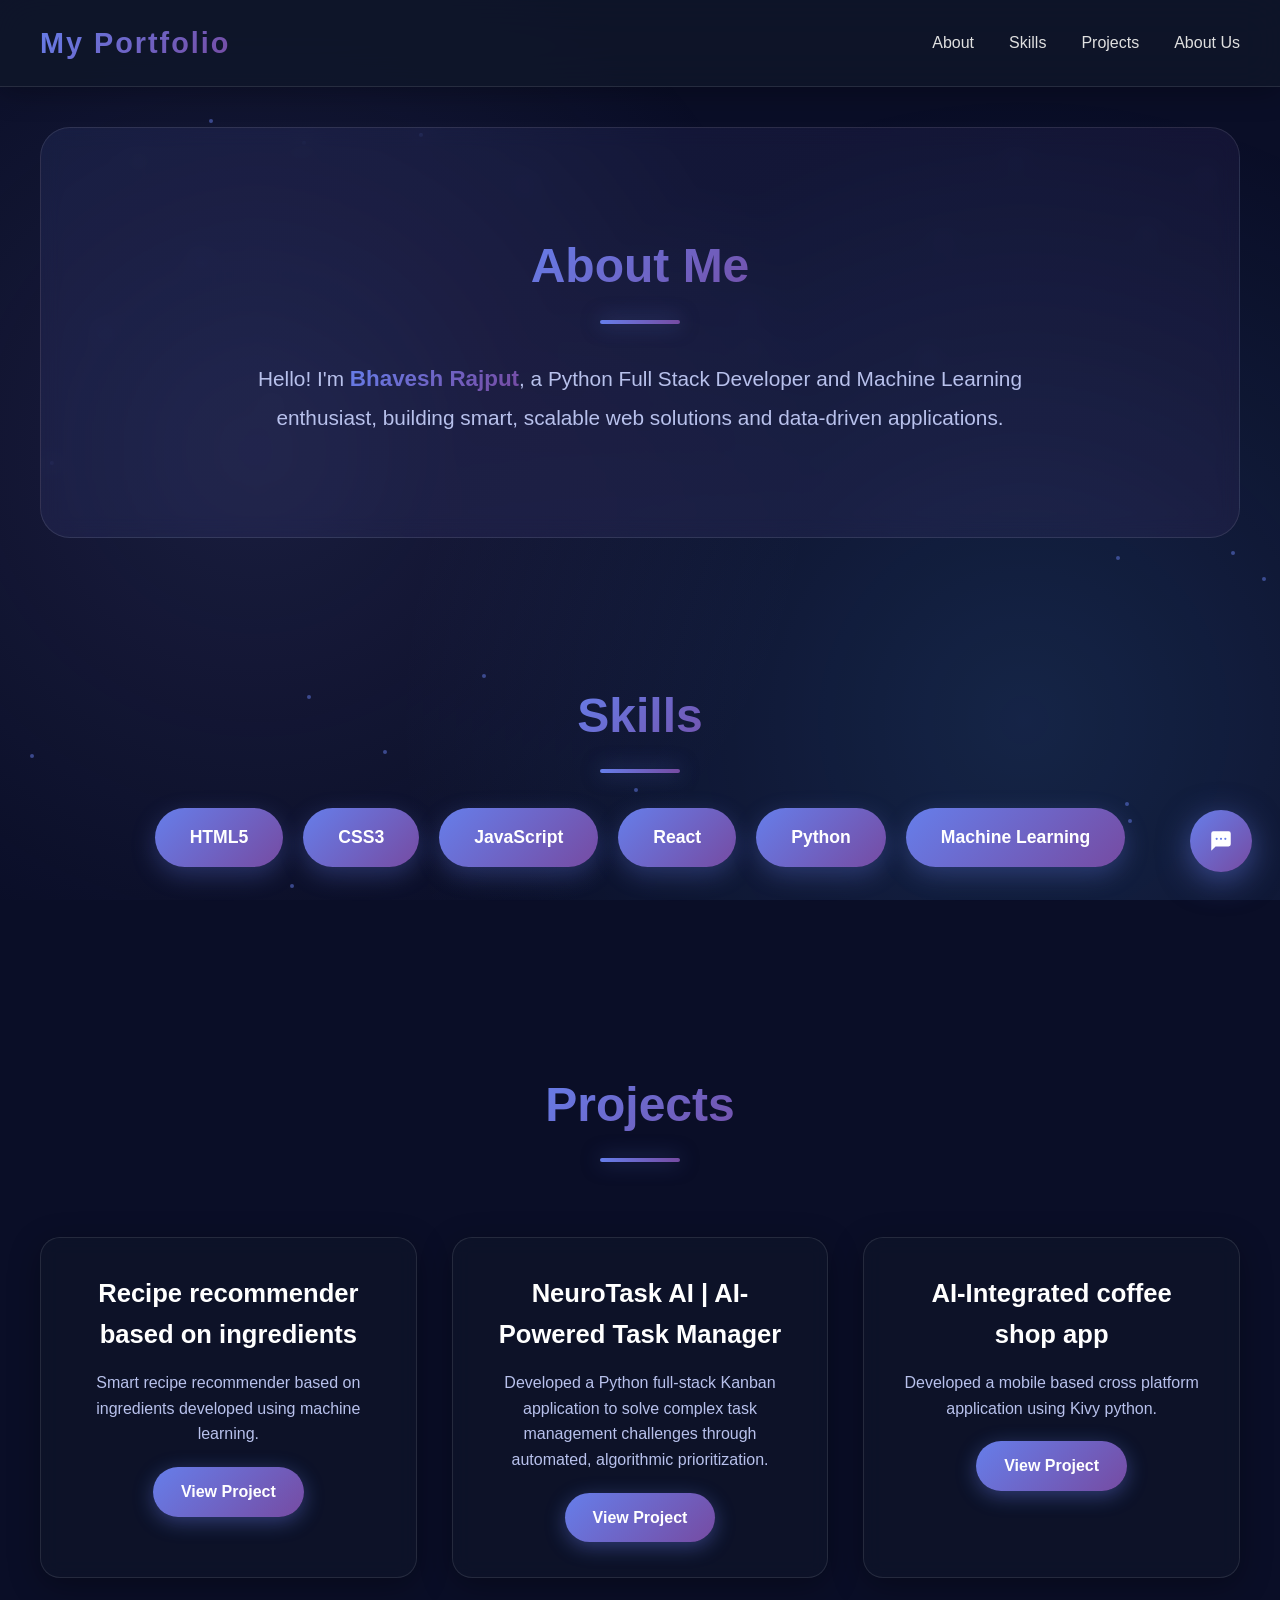
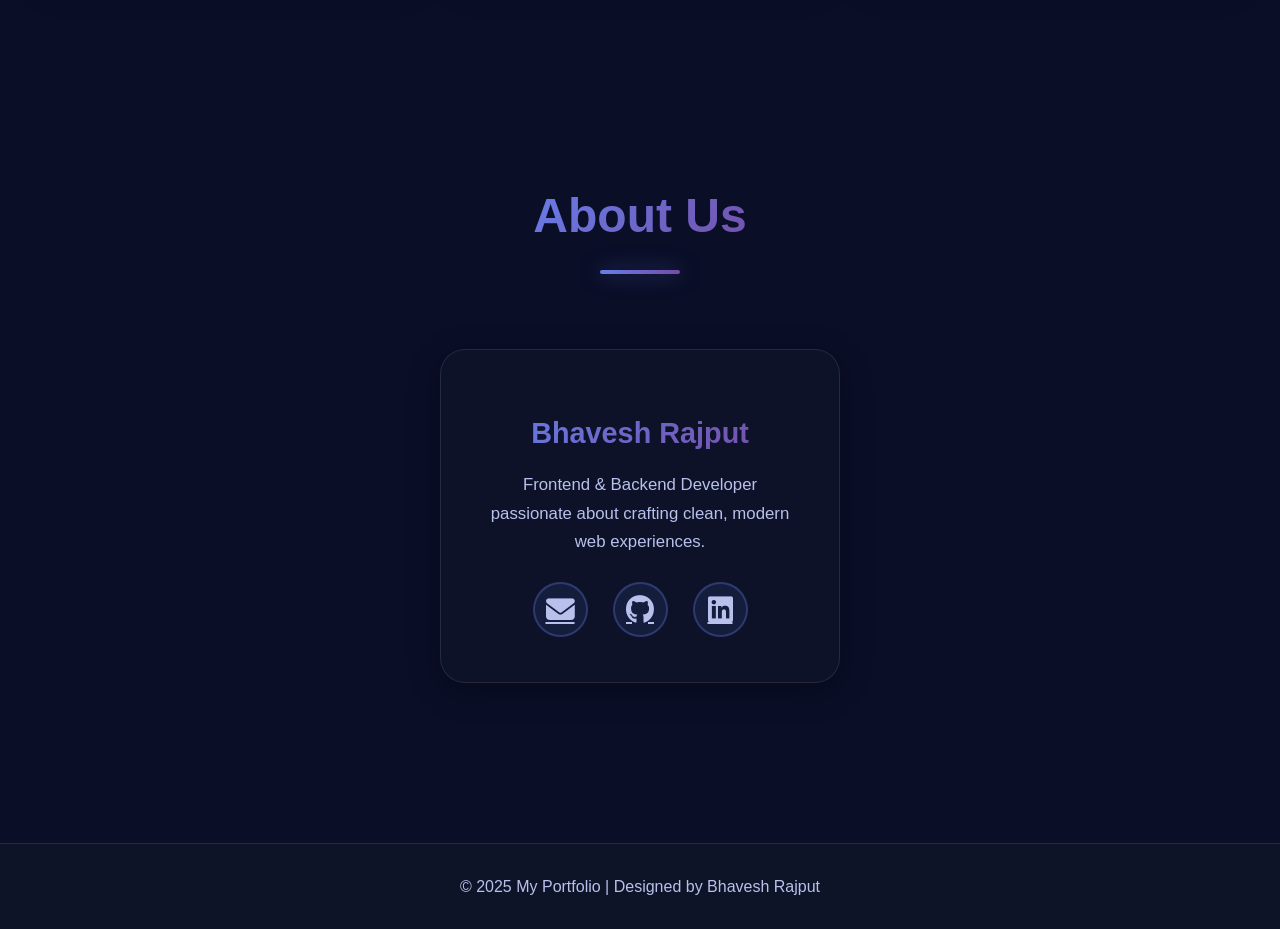
==== commit 5d17896b: "Add files via upload" ====
--- a/index.html
+++ b/index.html
@@ -3,50 +3,403 @@
 <head>
   <meta charset="UTF-8">
   <meta name="viewport" content="width=device-width, initial-scale=1.0">
-  <title>Bhavesh Rajput | AI Engineer & Full Stack Developer</title>
-  <meta name="description" content="Bhavesh Rajput — Python Full Stack Developer & AI Engineer. Building scalable AI systems, LLM applications, and modern web solutions.">
-  <meta name="keywords" content="Bhavesh Rajput, AI Engineer, Python Developer, LangChain, FastAPI, Django, React, Portfolio">
-  <meta name="author" content="Bhavesh Rajput">
-
-  <!-- Open Graph -->
-  <meta property="og:title" content="Bhavesh Rajput | AI Engineer & Full Stack Developer">
-  <meta property="og:description" content="Building scalable systems that bridge complex AI and user-friendly interfaces.">
-  <meta property="og:type" content="website">
-  <meta property="og:url" content="https://bhaveshrajputportfolio.netlify.app">
-
-  <!-- Chatbot API endpoint -->
-  <meta name="cb-api" content="https://portfolio-6pbh.onrender.com">
-
-  <link rel="stylesheet" href="https://cdnjs.cloudflare.com/ajax/libs/font-awesome/6.5.1/css/all.min.css" crossorigin="anonymous" referrerpolicy="no-referrer" />
+  <title>Bhavesh Rajput | Portfolio</title>
+  <link rel="stylesheet" href="https://cdnjs.cloudflare.com/ajax/libs/font-awesome/6.5.1/css/all.min.css" integrity="sha512-DTOQO9RWCH3ppGqcWaEA1BIZOC6xxalwEsw9c2QQeAIftl+Vegovlnee1c9QX4TctnWMn13TZye+giMm8e2LwA==" crossorigin="anonymous" referrerpolicy="no-referrer" />
   <link rel="preconnect" href="https://fonts.googleapis.com">
   <link rel="preconnect" href="https://fonts.gstatic.com" crossorigin>
-  <link href="https://fonts.googleapis.com/css2?family=DM+Mono:ital,wght@0,300;0,400;0,500;1,300&family=Syne:wght@400;600;700;800&family=Space+Grotesk:wght@300;400;500;600;700&display=swap" rel="stylesheet">
-
+  <link href="https://fonts.googleapis.com/css2?family=DM+Mono:ital,wght@0,300;0,400;0,500;1,300&family=Syne:wght@400;600;700;800&display=swap" rel="stylesheet">
+
+  <meta name="cb-api" content="https://portfolio-6pbh.onrender.com">
   <style>
-    /* ═══════════════════════════════════════════════
-       CSS VARIABLES & RESET
-    ═══════════════════════════════════════════════ */
+    * {
+      margin: 0;
+      padding: 0;
+      box-sizing: border-box;
+    }
+
+    body {
+      font-family: 'Segoe UI', Tahoma, Geneva, Verdana, sans-serif;
+      line-height: 1.6;
+      color: #e0e0e0;
+      background: #0a0e27;
+      overflow-x: hidden;
+    }
+
+    /* Animated background */
+    body::before {
+      content: "";
+      position: fixed;
+      top: 0;
+      left: 0;
+      width: 100%;
+      height: 100%;
+      background: radial-gradient(circle at 20% 50%, rgba(120, 119, 198, 0.15), transparent 50%),
+                  radial-gradient(circle at 80% 80%, rgba(88, 166, 255, 0.15), transparent 50%);
+      z-index: -1;
+      animation: bgShift 15s ease-in-out infinite;
+    }
+
+    @keyframes bgShift {
+      0%, 100% { opacity: 1; transform: scale(1); }
+      50% { opacity: 0.8; transform: scale(1.1); }
+    }
+
+    /* Navbar */
+    header {
+      background: rgba(15, 23, 42, 0.8);
+      backdrop-filter: blur(20px);
+      border-bottom: 1px solid rgba(255, 255, 255, 0.1);
+      padding: 20px 40px;
+      position: sticky;
+      top: 0;
+      z-index: 1000;
+      box-shadow: 0 4px 30px rgba(0, 0, 0, 0.3);
+    }
+
+    nav {
+      display: flex;
+      justify-content: space-between;
+      align-items: center;
+      max-width: 1400px;
+      margin: 0 auto;
+    }
+
+    .logo {
+      font-size: 1.8rem;
+      font-weight: 700;
+      background: linear-gradient(135deg, #667eea 0%, #764ba2 100%);
+      -webkit-background-clip: text;
+      -webkit-text-fill-color: transparent;
+      background-clip: text;
+      letter-spacing: 2px;
+    }
+
+    .nav-links {
+      list-style: none;
+      display: flex;
+      gap: 35px;
+    }
+
+    .nav-links a {
+      color: #e0e0e0;
+      text-decoration: none;
+      font-weight: 500;
+      font-size: 1rem;
+      position: relative;
+      transition: all 0.3s ease;
+    }
+
+    .nav-links a::after {
+      content: "";
+      position: absolute;
+      bottom: -5px;
+      left: 0;
+      width: 0;
+      height: 2px;
+      background: linear-gradient(90deg, #667eea, #764ba2);
+      transition: width 0.3s ease;
+    }
+
+    .nav-links a:hover { color: #fff; }
+    .nav-links a:hover::after { width: 100%; }
+
+    /* Sections */
+    section {
+      padding: 100px 40px;
+      text-align: center;
+      position: relative;
+    }
+
+    .container { max-width: 1200px; margin: auto; }
+
+    h2 {
+      font-size: 3rem;
+      margin-bottom: 20px;
+      background: linear-gradient(135deg, #667eea 0%, #764ba2 100%);
+      -webkit-background-clip: text;
+      -webkit-text-fill-color: transparent;
+      background-clip: text;
+      position: relative;
+      display: inline-block;
+      animation: fadeInUp 0.8s ease;
+    }
+
+    @keyframes fadeInUp {
+      from { opacity: 0; transform: translateY(30px); }
+      to   { opacity: 1; transform: translateY(0); }
+    }
+
+    h2::after {
+      content: "";
+      display: block;
+      width: 80px;
+      height: 4px;
+      margin: 15px auto;
+      background: linear-gradient(90deg, #667eea, #764ba2);
+      border-radius: 5px;
+      box-shadow: 0 0 20px rgba(102, 126, 234, 0.5);
+    }
+
+    /* About Section */
+    #about {
+      background: linear-gradient(135deg, rgba(102, 126, 234, 0.1) 0%, rgba(118, 75, 162, 0.1) 100%);
+      border-radius: 30px;
+      margin: 40px;
+      backdrop-filter: blur(10px);
+      border: 1px solid rgba(255, 255, 255, 0.1);
+    }
+
+    #about p {
+      font-size: 1.3rem;
+      line-height: 1.8;
+      color: #b8c1ec;
+      max-width: 800px;
+      margin: 0 auto;
+      animation: fadeInUp 1s ease 0.2s backwards;
+    }
+
+    .highlight {
+      background: linear-gradient(135deg, #667eea 0%, #764ba2 100%);
+      -webkit-background-clip: text;
+      -webkit-text-fill-color: transparent;
+      background-clip: text;
+      font-weight: 700;
+      font-size: 1.4rem;
+    }
+
+    /* Skills */
+    .skills-list {
+      display: flex;
+      justify-content: center;
+      gap: 20px;
+      flex-wrap: wrap;
+      animation: fadeInUp 1s ease 0.4s backwards;
+    }
+
+    .skills-list li {
+      background: linear-gradient(135deg, #667eea 0%, #764ba2 100%);
+      color: white;
+      padding: 15px 35px;
+      border-radius: 50px;
+      font-weight: 600;
+      font-size: 1.1rem;
+      transition: all 0.3s ease;
+      box-shadow: 0 8px 25px rgba(102, 126, 234, 0.3);
+      position: relative;
+      overflow: hidden;
+    }
+
+    .skills-list li::before {
+      content: "";
+      position: absolute;
+      top: 0;
+      left: -100%;
+      width: 100%;
+      height: 100%;
+      background: linear-gradient(90deg, transparent, rgba(255, 255, 255, 0.3), transparent);
+      transition: left 0.5s ease;
+    }
+
+    .skills-list li:hover {
+      transform: translateY(-8px) scale(1.05);
+      box-shadow: 0 12px 35px rgba(102, 126, 234, 0.5);
+    }
+
+    .skills-list li:hover::before { left: 100%; }
+
+    /* Projects */
+    .projects-grid {
+      display: grid;
+      grid-template-columns: repeat(auto-fit, minmax(320px, 1fr));
+      gap: 35px;
+      margin-top: 40px;
+    }
+
+    .project-card {
+      background: rgba(15, 23, 42, 0.6);
+      backdrop-filter: blur(10px);
+      padding: 35px;
+      border-radius: 20px;
+      transition: all 0.4s ease;
+      box-shadow: 0 8px 32px rgba(0, 0, 0, 0.3);
+      border: 1px solid rgba(255, 255, 255, 0.1);
+      position: relative;
+      overflow: hidden;
+      animation: fadeInUp 1s ease backwards;
+    }
+
+    .project-card:nth-child(1) { animation-delay: 0.2s; }
+    .project-card:nth-child(2) { animation-delay: 0.4s; }
+    .project-card:nth-child(3) { animation-delay: 0.6s; }
+
+    .project-card::before {
+      content: "";
+      position: absolute;
+      top: 0; left: 0;
+      width: 100%; height: 100%;
+      background: linear-gradient(135deg, rgba(102, 126, 234, 0.1) 0%, rgba(118, 75, 162, 0.1) 100%);
+      opacity: 0;
+      transition: opacity 0.3s ease;
+    }
+
+    .project-card:hover {
+      transform: translateY(-12px) scale(1.02);
+      box-shadow: 0 15px 50px rgba(102, 126, 234, 0.4);
+      border-color: rgba(102, 126, 234, 0.5);
+    }
+
+    .project-card:hover::before { opacity: 1; }
+
+    .project-card h3 {
+      color: #fff;
+      font-size: 1.6rem;
+      margin-bottom: 15px;
+      position: relative;
+      z-index: 1;
+    }
+
+    .project-card p {
+      color: #b8c1ec;
+      font-size: 1rem;
+      margin-bottom: 20px;
+      position: relative;
+      z-index: 1;
+    }
+
+    .project-card a {
+      display: inline-block;
+      text-decoration: none;
+      background: linear-gradient(135deg, #667eea 0%, #764ba2 100%);
+      color: #fff;
+      padding: 12px 28px;
+      border-radius: 50px;
+      transition: all 0.3s ease;
+      font-weight: 600;
+      box-shadow: 0 5px 20px rgba(102, 126, 234, 0.4);
+      position: relative;
+      z-index: 1;
+    }
+
+    .project-card a:hover {
+      transform: scale(1.05);
+      box-shadow: 0 8px 30px rgba(102, 126, 234, 0.6);
+    }
+
+    /* Team Section */
+    .team-grid {
+      display: flex;
+      justify-content: center;
+      margin-top: 40px;
+    }
+
+    .team-card {
+      background: rgba(15, 23, 42, 0.6);
+      backdrop-filter: blur(10px);
+      padding: 45px;
+      border-radius: 25px;
+      text-align: center;
+      box-shadow: 0 8px 32px rgba(0, 0, 0, 0.3);
+      transition: all 0.4s ease;
+      max-width: 400px;
+      border: 1px solid rgba(255, 255, 255, 0.1);
+      animation: fadeInUp 1s ease 0.6s backwards;
+    }
+
+    .team-card:hover {
+      transform: translateY(-12px);
+      box-shadow: 0 15px 50px rgba(102, 126, 234, 0.4);
+      border-color: rgba(102, 126, 234, 0.5);
+    }
+
+    .team-card h3 {
+      margin: 15px 0;
+      color: #fff;
+      font-size: 1.8rem;
+      background: linear-gradient(135deg, #667eea 0%, #764ba2 100%);
+      -webkit-background-clip: text;
+      -webkit-text-fill-color: transparent;
+      background-clip: text;
+    }
+
+    .team-card p {
+      font-size: 1.05rem;
+      color: #b8c1ec;
+      margin-bottom: 25px;
+      line-height: 1.7;
+    }
+
+    /* Social Links */
+    .social-links {
+      display: flex;
+      justify-content: center;
+      gap: 25px;
+    }
+
+    .social-links a {
+      font-size: 1.8rem;
+      color: #b8c1ec;
+      transition: all 0.3s ease;
+      width: 55px;
+      height: 55px;
+      display: flex;
+      align-items: center;
+      justify-content: center;
+      border-radius: 50%;
+      background: rgba(102, 126, 234, 0.1);
+      border: 2px solid rgba(102, 126, 234, 0.3);
+    }
+
+    .social-links a:hover {
+      color: #fff;
+      background: linear-gradient(135deg, #667eea 0%, #764ba2 100%);
+      transform: translateY(-5px) rotate(360deg);
+      box-shadow: 0 8px 25px rgba(102, 126, 234, 0.5);
+      border-color: transparent;
+    }
+
+    /* Footer */
+    footer {
+      background: rgba(15, 23, 42, 0.8);
+      backdrop-filter: blur(20px);
+      color: #b8c1ec;
+      text-align: center;
+      padding: 30px;
+      margin-top: 60px;
+      font-size: 1rem;
+      border-top: 1px solid rgba(255, 255, 255, 0.1);
+    }
+
+    /* Responsive */
+    @media(max-width: 768px) {
+      nav { flex-direction: column; gap: 15px; }
+      .nav-links { gap: 20px; }
+      h2 { font-size: 2.2rem; }
+      section { padding: 60px 20px; }
+      .skills-list li { padding: 12px 25px; font-size: 1rem; }
+      .social-links a { width: 50px; height: 50px; font-size: 1.5rem; }
+    }
+
+    /* Floating particles */
+    .particle {
+      position: fixed;
+      width: 4px;
+      height: 4px;
+      background: rgba(102, 126, 234, 0.5);
+      border-radius: 50%;
+      pointer-events: none;
+      animation: float 8s ease-in-out infinite;
+      z-index: -1;
+    }
+
+    @keyframes float {
+      0%, 100% { transform: translateY(0) translateX(0); opacity: 0; }
+      50% { opacity: 1; }
+    }
+
+    /* ═══════════════════════════════════════════════════════════
+       CHATBOT WIDGET STYLES
+    ════════════════════════════════════════════════════════════ */
     :root {
-      --accent:        #667eea;
-      --accent2:       #764ba2;
-      --accent3:       #f093fb;
-      --bg:            #060a1a;
-      --bg2:           #0d1230;
-      --surface:       rgba(13, 18, 48, 0.7);
-      --border:        rgba(102, 126, 234, 0.18);
-      --text:          #e2e8f0;
-      --muted:         #8892b0;
-      --white:         #ffffff;
-      --green:         #22c55e;
-      --yellow:        #f59e0b;
-      --red:           #ef4444;
-      --font-main:     'Space Grotesk', sans-serif;
-      --font-display:  'Syne', sans-serif;
-      --font-mono:     'DM Mono', monospace;
-      --radius:        16px;
-      --shadow:        0 8px 32px rgba(0,0,0,0.4);
-
-      /* Chatbot vars (kept from original) */
       --cb-accent:   #667eea;
       --cb-accent2:  #764ba2;
       --cb-surface:  rgba(10, 14, 39, 0.97);
@@ -60,1321 +413,7 @@
       --cb-mono:     'DM Mono', 'Courier New', monospace;
     }
 
-    *, *::before, *::after { margin: 0; padding: 0; box-sizing: border-box; }
-
-    html { scroll-behavior: smooth; }
-
-    body {
-      font-family: var(--font-main);
-      background: var(--bg);
-      color: var(--text);
-      line-height: 1.6;
-      overflow-x: hidden;
-    }
-
-    /* Noise texture overlay */
-    body::after {
-      content: '';
-      position: fixed;
-      inset: 0;
-      background-image: url("data:image/svg+xml,%3Csvg viewBox='0 0 512 512' xmlns='http://www.w3.org/2000/svg'%3E%3Cfilter id='n'%3E%3CfeTurbulence type='fractalNoise' baseFrequency='0.75' numOctaves='4' stitchTiles='stitch'/%3E%3C/filter%3E%3Crect width='100%25' height='100%25' filter='url(%23n)' opacity='0.03'/%3E%3C/svg%3E");
-      pointer-events: none;
-      z-index: 9997;
-      opacity: 0.4;
-    }
-
-    /* Animated mesh background */
-    body::before {
-      content: '';
-      position: fixed;
-      inset: 0;
-      background:
-        radial-gradient(ellipse 80% 50% at 20% 40%, rgba(102,126,234,0.12) 0%, transparent 60%),
-        radial-gradient(ellipse 60% 40% at 80% 70%, rgba(118,75,162,0.1) 0%, transparent 50%),
-        radial-gradient(ellipse 40% 60% at 60% 10%, rgba(240,147,251,0.06) 0%, transparent 50%);
-      z-index: -1;
-      animation: meshFloat 20s ease-in-out infinite alternate;
-    }
-
-    @keyframes meshFloat {
-      0%   { transform: scale(1) rotate(0deg); }
-      100% { transform: scale(1.08) rotate(2deg); }
-    }
-
-    /* ═══════════════════════════════════════════════
-       SCROLLBAR
-    ═══════════════════════════════════════════════ */
-    ::-webkit-scrollbar { width: 5px; }
-    ::-webkit-scrollbar-track { background: var(--bg); }
-    ::-webkit-scrollbar-thumb { background: var(--border); border-radius: 99px; }
-    ::-webkit-scrollbar-thumb:hover { background: var(--accent); }
-
-    /* ═══════════════════════════════════════════════
-       SCROLL PROGRESS BAR
-    ═══════════════════════════════════════════════ */
-    #progress-bar {
-      position: fixed;
-      top: 0;
-      left: 0;
-      height: 3px;
-      width: 0%;
-      background: linear-gradient(90deg, var(--accent), var(--accent3), var(--accent2));
-      z-index: 9999;
-      transition: width 0.1s linear;
-      box-shadow: 0 0 12px rgba(102,126,234,0.8);
-    }
-
-    /* ═══════════════════════════════════════════════
-       HEADER / NAV
-    ═══════════════════════════════════════════════ */
-    header {
-      position: fixed;
-      top: 0;
-      left: 0;
-      right: 0;
-      z-index: 1000;
-      padding: 0 40px;
-      height: 70px;
-      display: flex;
-      align-items: center;
-      background: rgba(6, 10, 26, 0.85);
-      backdrop-filter: blur(20px);
-      -webkit-backdrop-filter: blur(20px);
-      border-bottom: 1px solid var(--border);
-      transition: all 0.3s ease;
-    }
-
-    header.scrolled {
-      height: 62px;
-      box-shadow: 0 4px 30px rgba(0,0,0,0.5);
-    }
-
-    nav {
-      display: flex;
-      justify-content: space-between;
-      align-items: center;
-      width: 100%;
-      max-width: 1200px;
-      margin: 0 auto;
-    }
-
-    .logo {
-      font-family: var(--font-display);
-      font-size: 1.5rem;
-      font-weight: 800;
-      background: linear-gradient(135deg, var(--accent) 0%, var(--accent3) 100%);
-      -webkit-background-clip: text;
-      -webkit-text-fill-color: transparent;
-      background-clip: text;
-      letter-spacing: 1px;
-    }
-
-    .nav-links {
-      list-style: none;
-      display: flex;
-      gap: 32px;
-      align-items: center;
-    }
-
-    .nav-links a {
-      color: var(--muted);
-      text-decoration: none;
-      font-size: 0.9rem;
-      font-weight: 500;
-      letter-spacing: 0.02em;
-      position: relative;
-      transition: color 0.3s ease;
-    }
-
-    .nav-links a::after {
-      content: '';
-      position: absolute;
-      bottom: -4px;
-      left: 0;
-      width: 0;
-      height: 1px;
-      background: linear-gradient(90deg, var(--accent), var(--accent3));
-      transition: width 0.3s ease;
-    }
-
-    .nav-links a:hover { color: var(--white); }
-    .nav-links a:hover::after { width: 100%; }
-
-    .nav-cta {
-      background: linear-gradient(135deg, var(--accent), var(--accent2)) !important;
-      -webkit-background-clip: unset !important;
-      -webkit-text-fill-color: unset !important;
-      background-clip: unset !important;
-      color: white !important;
-      padding: 8px 20px;
-      border-radius: 50px;
-      font-size: 0.85rem !important;
-      transition: all 0.3s ease !important;
-      box-shadow: 0 4px 15px rgba(102,126,234,0.3);
-    }
-
-    .nav-cta:hover {
-      transform: translateY(-2px);
-      box-shadow: 0 6px 25px rgba(102,126,234,0.5) !important;
-    }
-
-    .nav-cta::after { display: none !important; }
-
-    /* Hamburger */
-    .hamburger {
-      display: none;
-      flex-direction: column;
-      gap: 5px;
-      cursor: pointer;
-      background: none;
-      border: none;
-      padding: 5px;
-    }
-
-    .hamburger span {
-      display: block;
-      width: 24px;
-      height: 2px;
-      background: var(--text);
-      border-radius: 2px;
-      transition: all 0.3s ease;
-    }
-
-    /* ═══════════════════════════════════════════════
-       HERO SECTION
-    ═══════════════════════════════════════════════ */
-    #hero {
-      min-height: 100vh;
-      display: flex;
-      align-items: center;
-      justify-content: center;
-      padding: 120px 40px 80px;
-      position: relative;
-      overflow: hidden;
-    }
-
-    .hero-content {
-      max-width: 900px;
-      text-align: center;
-      position: relative;
-      z-index: 2;
-    }
-
-    .hero-badge {
-      display: inline-flex;
-      align-items: center;
-      gap: 8px;
-      background: rgba(102,126,234,0.1);
-      border: 1px solid rgba(102,126,234,0.25);
-      border-radius: 50px;
-      padding: 8px 18px;
-      font-family: var(--font-mono);
-      font-size: 0.75rem;
-      color: var(--accent);
-      letter-spacing: 0.05em;
-      margin-bottom: 28px;
-      animation: fadeInDown 0.8s ease both;
-    }
-
-    .hero-badge .dot {
-      width: 7px;
-      height: 7px;
-      background: var(--green);
-      border-radius: 50%;
-      animation: blink 1.5s ease-in-out infinite;
-    }
-
-    @keyframes blink {
-      0%, 100% { opacity: 1; }
-      50% { opacity: 0.3; }
-    }
-
-    @keyframes fadeInDown {
-      from { opacity: 0; transform: translateY(-20px); }
-      to   { opacity: 1; transform: translateY(0); }
-    }
-
-    @keyframes fadeInUp {
-      from { opacity: 0; transform: translateY(30px); }
-      to   { opacity: 1; transform: translateY(0); }
-    }
-
-    @keyframes fadeIn {
-      from { opacity: 0; }
-      to   { opacity: 1; }
-    }
-
-    .hero-title {
-      font-family: var(--font-display);
-      font-size: clamp(2.8rem, 7vw, 5.5rem);
-      font-weight: 800;
-      line-height: 1.1;
-      color: var(--white);
-      margin-bottom: 24px;
-      animation: fadeInUp 0.8s ease 0.15s both;
-    }
-
-    .hero-title .gradient-text {
-      background: linear-gradient(135deg, var(--accent) 0%, var(--accent3) 50%, var(--accent2) 100%);
-      -webkit-background-clip: text;
-      -webkit-text-fill-color: transparent;
-      background-clip: text;
-      background-size: 200% 200%;
-      animation: gradShift 4s ease infinite;
-    }
-
-    @keyframes gradShift {
-      0%, 100% { background-position: 0% 50%; }
-      50% { background-position: 100% 50%; }
-    }
-
-    .hero-sub {
-      font-size: clamp(1rem, 2.5vw, 1.25rem);
-      color: var(--muted);
-      max-width: 680px;
-      margin: 0 auto 40px;
-      line-height: 1.7;
-      animation: fadeInUp 0.8s ease 0.3s both;
-    }
-
-    .hero-sub em {
-      color: var(--text);
-      font-style: normal;
-      font-weight: 500;
-    }
-
-    .hero-actions {
-      display: flex;
-      gap: 16px;
-      justify-content: center;
-      flex-wrap: wrap;
-      animation: fadeInUp 0.8s ease 0.45s both;
-    }
-
-    .btn-primary {
-      display: inline-flex;
-      align-items: center;
-      gap: 8px;
-      background: linear-gradient(135deg, var(--accent), var(--accent2));
-      color: white;
-      padding: 14px 32px;
-      border-radius: 50px;
-      font-weight: 600;
-      font-size: 0.95rem;
-      text-decoration: none;
-      transition: all 0.3s ease;
-      box-shadow: 0 8px 25px rgba(102,126,234,0.35);
-      border: none;
-      cursor: pointer;
-    }
-
-    .btn-primary:hover {
-      transform: translateY(-3px);
-      box-shadow: 0 12px 35px rgba(102,126,234,0.55);
-    }
-
-    .btn-secondary {
-      display: inline-flex;
-      align-items: center;
-      gap: 8px;
-      background: transparent;
-      color: var(--text);
-      padding: 14px 32px;
-      border-radius: 50px;
-      font-weight: 600;
-      font-size: 0.95rem;
-      text-decoration: none;
-      border: 1px solid var(--border);
-      transition: all 0.3s ease;
-    }
-
-    .btn-secondary:hover {
-      border-color: var(--accent);
-      color: var(--accent);
-      transform: translateY(-3px);
-      background: rgba(102,126,234,0.05);
-    }
-
-    .hero-stats {
-      display: flex;
-      gap: 40px;
-      justify-content: center;
-      margin-top: 60px;
-      animation: fadeInUp 0.8s ease 0.6s both;
-    }
-
-    .stat-item {
-      text-align: center;
-    }
-
-    .stat-num {
-      font-family: var(--font-display);
-      font-size: 2rem;
-      font-weight: 800;
-      background: linear-gradient(135deg, var(--accent), var(--accent3));
-      -webkit-background-clip: text;
-      -webkit-text-fill-color: transparent;
-      background-clip: text;
-      display: block;
-    }
-
-    .stat-label {
-      font-size: 0.75rem;
-      color: var(--muted);
-      letter-spacing: 0.05em;
-      text-transform: uppercase;
-    }
-
-    /* Floating orbit decorations */
-    .hero-orbit {
-      position: absolute;
-      border-radius: 50%;
-      border: 1px solid rgba(102,126,234,0.1);
-      animation: orbit 20s linear infinite;
-    }
-
-    .hero-orbit:nth-child(1) { width: 500px; height: 500px; top: 50%; left: 50%; transform: translate(-50%,-50%); }
-    .hero-orbit:nth-child(2) { width: 700px; height: 700px; top: 50%; left: 50%; transform: translate(-50%,-50%); animation-duration: 30s; animation-direction: reverse; }
-    .hero-orbit:nth-child(3) { width: 900px; height: 900px; top: 50%; left: 50%; transform: translate(-50%,-50%); animation-duration: 40s; }
-
-    @keyframes orbit { from { transform: translate(-50%,-50%) rotate(0deg); } to { transform: translate(-50%,-50%) rotate(360deg); } }
-
-    /* ═══════════════════════════════════════════════
-       SECTION STYLES (shared)
-    ═══════════════════════════════════════════════ */
-    section {
-      padding: 100px 40px;
-    }
-
-    .section-container {
-      max-width: 1100px;
-      margin: 0 auto;
-    }
-
-    .section-label {
-      font-family: var(--font-mono);
-      font-size: 0.72rem;
-      color: var(--accent);
-      letter-spacing: 0.15em;
-      text-transform: uppercase;
-      margin-bottom: 12px;
-      display: block;
-    }
-
-    .section-title {
-      font-family: var(--font-display);
-      font-size: clamp(2rem, 4vw, 2.8rem);
-      font-weight: 800;
-      color: var(--white);
-      margin-bottom: 16px;
-      position: relative;
-    }
-
-    .section-title .accent { color: var(--accent); }
-
-    .section-desc {
-      font-size: 1.05rem;
-      color: var(--muted);
-      max-width: 600px;
-      line-height: 1.7;
-      margin-bottom: 60px;
-    }
-
-    /* Intersection observer reveal */
-    .reveal {
-      opacity: 0;
-      transform: translateY(30px);
-      transition: opacity 0.7s ease, transform 0.7s ease;
-    }
-
-    .reveal.visible {
-      opacity: 1;
-      transform: translateY(0);
-    }
-
-    /* ═══════════════════════════════════════════════
-       ABOUT SECTION
-    ═══════════════════════════════════════════════ */
-    #about {
-      background: transparent;
-    }
-
-    .about-grid {
-      display: grid;
-      grid-template-columns: 1fr 1fr;
-      gap: 60px;
-      align-items: center;
-    }
-
-    .about-left {}
-
-    .about-card {
-      background: var(--surface);
-      border: 1px solid var(--border);
-      border-radius: 24px;
-      padding: 36px;
-      backdrop-filter: blur(12px);
-      position: relative;
-      overflow: hidden;
-    }
-
-    .about-card::before {
-      content: '';
-      position: absolute;
-      top: -40px;
-      right: -40px;
-      width: 150px;
-      height: 150px;
-      background: radial-gradient(circle, rgba(102,126,234,0.15), transparent 70%);
-      border-radius: 50%;
-    }
-
-    .about-avatar {
-      width: 80px;
-      height: 80px;
-      background: linear-gradient(135deg, var(--accent), var(--accent2));
-      border-radius: 50%;
-      display: flex;
-      align-items: center;
-      justify-content: center;
-      font-size: 2.2rem;
-      margin-bottom: 20px;
-      position: relative;
-    }
-
-    .about-avatar::after {
-      content: '';
-      position: absolute;
-      bottom: 3px;
-      right: 3px;
-      width: 14px;
-      height: 14px;
-      background: var(--green);
-      border-radius: 50%;
-      border: 2px solid var(--bg);
-    }
-
-    .about-name {
-      font-family: var(--font-display);
-      font-size: 1.5rem;
-      font-weight: 700;
-      color: var(--white);
-      margin-bottom: 6px;
-    }
-
-    .about-role {
-      font-family: var(--font-mono);
-      font-size: 0.8rem;
-      color: var(--accent);
-      margin-bottom: 16px;
-    }
-
-    .about-bio {
-      font-size: 0.95rem;
-      color: var(--muted);
-      line-height: 1.8;
-      margin-bottom: 24px;
-    }
-
-    .about-tags {
-      display: flex;
-      flex-wrap: wrap;
-      gap: 8px;
-    }
-
-    .about-tag {
-      font-size: 0.75rem;
-      padding: 4px 12px;
-      border-radius: 50px;
-      background: rgba(102,126,234,0.1);
-      border: 1px solid rgba(102,126,234,0.2);
-      color: var(--accent);
-      font-family: var(--font-mono);
-    }
-
-    .about-right {}
-
-    .info-list {
-      display: flex;
-      flex-direction: column;
-      gap: 18px;
-    }
-
-    .info-item {
-      display: flex;
-      align-items: flex-start;
-      gap: 14px;
-      padding: 18px 20px;
-      background: var(--surface);
-      border: 1px solid var(--border);
-      border-radius: var(--radius);
-      transition: border-color 0.3s ease, transform 0.3s ease;
-    }
-
-    .info-item:hover {
-      border-color: rgba(102,126,234,0.4);
-      transform: translateX(6px);
-    }
-
-    .info-icon {
-      width: 36px;
-      height: 36px;
-      background: rgba(102,126,234,0.12);
-      border-radius: 8px;
-      display: flex;
-      align-items: center;
-      justify-content: center;
-      color: var(--accent);
-      font-size: 0.9rem;
-      flex-shrink: 0;
-    }
-
-    .info-text strong {
-      display: block;
-      color: var(--white);
-      font-size: 0.9rem;
-      margin-bottom: 2px;
-    }
-
-    .info-text span {
-      color: var(--muted);
-      font-size: 0.82rem;
-    }
-
-    /* ═══════════════════════════════════════════════
-       SKILLS SECTION
-    ═══════════════════════════════════════════════ */
-    #skills {
-      background: rgba(13,18,48,0.3);
-    }
-
-    .skills-categories {
-      display: grid;
-      grid-template-columns: repeat(auto-fit, minmax(280px, 1fr));
-      gap: 24px;
-    }
-
-    .skill-category {
-      background: var(--surface);
-      border: 1px solid var(--border);
-      border-radius: 20px;
-      padding: 28px;
-      backdrop-filter: blur(12px);
-      transition: all 0.3s ease;
-      position: relative;
-      overflow: hidden;
-    }
-
-    .skill-category::after {
-      content: '';
-      position: absolute;
-      bottom: 0;
-      left: 0;
-      right: 0;
-      height: 2px;
-      background: linear-gradient(90deg, var(--accent), var(--accent3));
-      transform: scaleX(0);
-      transition: transform 0.3s ease;
-    }
-
-    .skill-category:hover {
-      border-color: rgba(102,126,234,0.35);
-      transform: translateY(-4px);
-      box-shadow: 0 16px 40px rgba(0,0,0,0.3);
-    }
-
-    .skill-category:hover::after { transform: scaleX(1); }
-
-    .skill-cat-header {
-      display: flex;
-      align-items: center;
-      gap: 12px;
-      margin-bottom: 20px;
-    }
-
-    .skill-cat-icon {
-      width: 40px;
-      height: 40px;
-      background: linear-gradient(135deg, var(--accent), var(--accent2));
-      border-radius: 10px;
-      display: flex;
-      align-items: center;
-      justify-content: center;
-      font-size: 1.1rem;
-      color: white;
-    }
-
-    .skill-cat-name {
-      font-family: var(--font-display);
-      font-size: 1rem;
-      font-weight: 700;
-      color: var(--white);
-    }
-
-    .skill-items {
-      display: flex;
-      flex-wrap: wrap;
-      gap: 8px;
-    }
-
-    .skill-chip {
-      font-size: 0.78rem;
-      padding: 5px 14px;
-      border-radius: 50px;
-      background: rgba(102,126,234,0.08);
-      border: 1px solid rgba(102,126,234,0.15);
-      color: var(--text);
-      font-family: var(--font-mono);
-      transition: all 0.2s ease;
-    }
-
-    .skill-chip:hover {
-      background: rgba(102,126,234,0.18);
-      border-color: var(--accent);
-      color: var(--accent);
-    }
-
-    /* ═══════════════════════════════════════════════
-       PROJECTS SECTION
-    ═══════════════════════════════════════════════ */
-    #projects {}
-
-    .projects-grid {
-      display: grid;
-      grid-template-columns: repeat(auto-fit, minmax(320px, 1fr));
-      gap: 28px;
-    }
-
-    .project-card {
-      background: var(--surface);
-      border: 1px solid var(--border);
-      border-radius: 20px;
-      padding: 32px;
-      backdrop-filter: blur(12px);
-      transition: all 0.4s ease;
-      position: relative;
-      overflow: hidden;
-      display: flex;
-      flex-direction: column;
-    }
-
-    .project-card::before {
-      content: '';
-      position: absolute;
-      top: 0;
-      left: 0;
-      right: 0;
-      height: 3px;
-      background: linear-gradient(90deg, var(--accent), var(--accent3), var(--accent2));
-      transform: scaleX(0);
-      transition: transform 0.4s ease;
-    }
-
-    .project-card:hover {
-      border-color: rgba(102,126,234,0.4);
-      transform: translateY(-8px);
-      box-shadow: 0 20px 50px rgba(0,0,0,0.4), 0 0 0 1px rgba(102,126,234,0.1);
-    }
-
-    .project-card:hover::before { transform: scaleX(1); }
-
-    .project-top {
-      display: flex;
-      justify-content: space-between;
-      align-items: flex-start;
-      margin-bottom: 18px;
-    }
-
-    .project-icon {
-      width: 48px;
-      height: 48px;
-      background: linear-gradient(135deg, rgba(102,126,234,0.15), rgba(118,75,162,0.15));
-      border: 1px solid var(--border);
-      border-radius: 12px;
-      display: flex;
-      align-items: center;
-      justify-content: center;
-      font-size: 1.4rem;
-    }
-
-    .project-links {
-      display: flex;
-      gap: 10px;
-    }
-
-    .project-link {
-      width: 34px;
-      height: 34px;
-      border-radius: 8px;
-      background: rgba(102,126,234,0.08);
-      border: 1px solid var(--border);
-      display: flex;
-      align-items: center;
-      justify-content: center;
-      color: var(--muted);
-      text-decoration: none;
-      font-size: 0.85rem;
-      transition: all 0.2s ease;
-    }
-
-    .project-link:hover {
-      background: rgba(102,126,234,0.18);
-      border-color: var(--accent);
-      color: var(--accent);
-      transform: translateY(-2px);
-    }
-
-    .project-card h3 {
-      font-family: var(--font-display);
-      font-size: 1.2rem;
-      font-weight: 700;
-      color: var(--white);
-      margin-bottom: 10px;
-    }
-
-    .project-tagline {
-      font-size: 0.78rem;
-      color: var(--accent);
-      font-family: var(--font-mono);
-      margin-bottom: 12px;
-    }
-
-    .project-desc {
-      font-size: 0.9rem;
-      color: var(--muted);
-      line-height: 1.7;
-      flex: 1;
-      margin-bottom: 20px;
-    }
-
-    .project-stack {
-      display: flex;
-      flex-wrap: wrap;
-      gap: 7px;
-      margin-bottom: 22px;
-    }
-
-    .stack-chip {
-      font-size: 0.7rem;
-      padding: 3px 10px;
-      border-radius: 50px;
-      background: rgba(240,147,251,0.07);
-      border: 1px solid rgba(240,147,251,0.15);
-      color: #d8b4fe;
-      font-family: var(--font-mono);
-    }
-
-    .project-badge {
-      display: inline-flex;
-      align-items: center;
-      gap: 5px;
-      font-size: 0.7rem;
-      padding: 3px 10px;
-      border-radius: 50px;
-      background: rgba(34,197,94,0.1);
-      border: 1px solid rgba(34,197,94,0.2);
-      color: var(--green);
-      font-family: var(--font-mono);
-      margin-bottom: 16px;
-    }
-
-    .project-cta {
-      display: inline-flex;
-      align-items: center;
-      gap: 8px;
-      background: linear-gradient(135deg, var(--accent), var(--accent2));
-      color: white;
-      padding: 10px 22px;
-      border-radius: 50px;
-      font-size: 0.85rem;
-      font-weight: 600;
-      text-decoration: none;
-      transition: all 0.3s ease;
-      align-self: flex-start;
-    }
-
-    .project-cta:hover {
-      transform: translateY(-2px);
-      box-shadow: 0 8px 20px rgba(102,126,234,0.4);
-    }
-
-    /* ═══════════════════════════════════════════════
-       EXPERIENCE SECTION
-    ═══════════════════════════════════════════════ */
-    #experience {
-      background: rgba(13,18,48,0.3);
-    }
-
-    .timeline {
-      position: relative;
-      padding-left: 30px;
-    }
-
-    .timeline::before {
-      content: '';
-      position: absolute;
-      left: 0;
-      top: 0;
-      bottom: 0;
-      width: 2px;
-      background: linear-gradient(180deg, var(--accent), var(--accent2), transparent);
-    }
-
-    .timeline-item {
-      position: relative;
-      padding: 28px 32px;
-      background: var(--surface);
-      border: 1px solid var(--border);
-      border-radius: 20px;
-      margin-bottom: 24px;
-      backdrop-filter: blur(12px);
-      transition: all 0.3s ease;
-    }
-
-    .timeline-item::before {
-      content: '';
-      position: absolute;
-      left: -38px;
-      top: 34px;
-      width: 14px;
-      height: 14px;
-      background: var(--accent);
-      border-radius: 50%;
-      border: 3px solid var(--bg);
-      box-shadow: 0 0 12px rgba(102,126,234,0.5);
-    }
-
-    .timeline-item:hover {
-      border-color: rgba(102,126,234,0.4);
-      transform: translateX(8px);
-    }
-
-    .timeline-header {
-      display: flex;
-      justify-content: space-between;
-      align-items: flex-start;
-      margin-bottom: 12px;
-      flex-wrap: wrap;
-      gap: 10px;
-    }
-
-    .timeline-company {
-      font-family: var(--font-display);
-      font-size: 1.1rem;
-      font-weight: 700;
-      color: var(--white);
-    }
-
-    .timeline-role {
-      font-size: 0.85rem;
-      color: var(--accent);
-      margin-top: 3px;
-    }
-
-    .timeline-period {
-      font-family: var(--font-mono);
-      font-size: 0.72rem;
-      color: var(--muted);
-      background: rgba(102,126,234,0.08);
-      border: 1px solid var(--border);
-      padding: 4px 12px;
-      border-radius: 50px;
-    }
-
-    .timeline-desc {
-      font-size: 0.9rem;
-      color: var(--muted);
-      line-height: 1.7;
-    }
-
-    .timeline-skills {
-      display: flex;
-      flex-wrap: wrap;
-      gap: 7px;
-      margin-top: 14px;
-    }
-
-    /* ═══════════════════════════════════════════════
-       EDUCATION SECTION
-    ═══════════════════════════════════════════════ */
-    #education {}
-
-    .education-card {
-      background: var(--surface);
-      border: 1px solid var(--border);
-      border-radius: 20px;
-      padding: 32px;
-      backdrop-filter: blur(12px);
-      display: flex;
-      gap: 24px;
-      align-items: flex-start;
-      transition: all 0.3s ease;
-      max-width: 700px;
-    }
-
-    .education-card:hover {
-      border-color: rgba(102,126,234,0.4);
-      transform: translateY(-4px);
-    }
-
-    .education-icon {
-      width: 56px;
-      height: 56px;
-      background: linear-gradient(135deg, var(--accent), var(--accent2));
-      border-radius: 14px;
-      display: flex;
-      align-items: center;
-      justify-content: center;
-      font-size: 1.5rem;
-      flex-shrink: 0;
-    }
-
-    .edu-degree {
-      font-family: var(--font-display);
-      font-size: 1.1rem;
-      font-weight: 700;
-      color: var(--white);
-      margin-bottom: 5px;
-    }
-
-    .edu-college {
-      font-size: 0.9rem;
-      color: var(--accent);
-      margin-bottom: 4px;
-    }
-
-    .edu-year {
-      font-family: var(--font-mono);
-      font-size: 0.75rem;
-      color: var(--muted);
-    }
-
-    /* ═══════════════════════════════════════════════
-       ACHIEVEMENTS SECTION
-    ═══════════════════════════════════════════════ */
-    #achievements {
-      background: rgba(13,18,48,0.3);
-    }
-
-    .achievements-grid {
-      display: grid;
-      grid-template-columns: repeat(auto-fit, minmax(260px, 1fr));
-      gap: 22px;
-    }
-
-    .achievement-card {
-      background: var(--surface);
-      border: 1px solid var(--border);
-      border-radius: 20px;
-      padding: 28px;
-      backdrop-filter: blur(12px);
-      text-align: center;
-      transition: all 0.3s ease;
-      position: relative;
-      overflow: hidden;
-    }
-
-    .achievement-card::before {
-      content: '';
-      position: absolute;
-      inset: 0;
-      background: linear-gradient(135deg, rgba(102,126,234,0.05), rgba(118,75,162,0.05));
-      opacity: 0;
-      transition: opacity 0.3s ease;
-    }
-
-    .achievement-card:hover {
-      border-color: rgba(102,126,234,0.4);
-      transform: translateY(-6px);
-      box-shadow: 0 16px 40px rgba(0,0,0,0.3);
-    }
-
-    .achievement-card:hover::before { opacity: 1; }
-
-    .achievement-emoji {
-      font-size: 2.5rem;
-      margin-bottom: 14px;
-      display: block;
-    }
-
-    .achievement-title {
-      font-family: var(--font-display);
-      font-size: 1rem;
-      font-weight: 700;
-      color: var(--white);
-      margin-bottom: 8px;
-    }
-
-    .achievement-desc {
-      font-size: 0.82rem;
-      color: var(--muted);
-      line-height: 1.6;
-    }
-
-    /* ═══════════════════════════════════════════════
-       CONTACT SECTION
-    ═══════════════════════════════════════════════ */
-    #contact {}
-
-    .contact-wrapper {
-      display: grid;
-      grid-template-columns: 1fr 1fr;
-      gap: 48px;
-      align-items: start;
-    }
-
-    .contact-left {}
-
-    .contact-desc {
-      font-size: 1rem;
-      color: var(--muted);
-      line-height: 1.8;
-      margin-bottom: 36px;
-    }
-
-    .contact-links {
-      display: flex;
-      flex-direction: column;
-      gap: 14px;
-    }
-
-    .contact-link-item {
-      display: flex;
-      align-items: center;
-      gap: 14px;
-      padding: 16px 20px;
-      background: var(--surface);
-      border: 1px solid var(--border);
-      border-radius: var(--radius);
-      text-decoration: none;
-      transition: all 0.3s ease;
-      color: var(--text);
-    }
-
-    .contact-link-item:hover {
-      border-color: rgba(102,126,234,0.4);
-      transform: translateX(6px);
-      color: var(--white);
-    }
-
-    .contact-link-icon {
-      width: 38px;
-      height: 38px;
-      border-radius: 10px;
-      display: flex;
-      align-items: center;
-      justify-content: center;
-      font-size: 1rem;
-      flex-shrink: 0;
-    }
-
-    .contact-link-icon.email  { background: rgba(102,126,234,0.12); color: var(--accent); }
-    .contact-link-icon.github { background: rgba(255,255,255,0.07); color: #fff; }
-    .contact-link-icon.linkedin { background: rgba(10,102,194,0.15); color: #0a66c2; }
-
-    .contact-link-text strong {
-      display: block;
-      font-size: 0.9rem;
-      font-weight: 600;
-      color: var(--white);
-      margin-bottom: 2px;
-    }
-
-    .contact-link-text span {
-      font-size: 0.78rem;
-      color: var(--muted);
-    }
-
-    .contact-right {}
-
-    .contact-card {
-      background: var(--surface);
-      border: 1px solid var(--border);
-      border-radius: 24px;
-      padding: 36px;
-      backdrop-filter: blur(12px);
-    }
-
-    .contact-card h3 {
-      font-family: var(--font-display);
-      font-size: 1.3rem;
-      font-weight: 700;
-      color: var(--white);
-      margin-bottom: 8px;
-    }
-
-    .contact-card p {
-      font-size: 0.9rem;
-      color: var(--muted);
-      margin-bottom: 28px;
-      line-height: 1.6;
-    }
-
-    .availability-badge {
-      display: inline-flex;
-      align-items: center;
-      gap: 8px;
-      background: rgba(34,197,94,0.1);
-      border: 1px solid rgba(34,197,94,0.25);
-      padding: 8px 16px;
-      border-radius: 50px;
-      font-size: 0.8rem;
-      color: var(--green);
-      font-family: var(--font-mono);
-      margin-bottom: 24px;
-    }
-
-    .availability-badge .dot {
-      width: 7px;
-      height: 7px;
-      background: var(--green);
-      border-radius: 50%;
-      animation: blink 1.5s ease-in-out infinite;
-    }
-
-    .quick-links {
-      display: flex;
-      flex-direction: column;
-      gap: 10px;
-    }
-
-    .quick-link {
-      display: flex;
-      align-items: center;
-      justify-content: space-between;
-      padding: 12px 16px;
-      border-radius: 10px;
-      background: rgba(102,126,234,0.06);
-      border: 1px solid rgba(102,126,234,0.12);
-      color: var(--muted);
-      text-decoration: none;
-      font-size: 0.85rem;
-      transition: all 0.2s ease;
-    }
-
-    .quick-link:hover {
-      background: rgba(102,126,234,0.12);
-      border-color: rgba(102,126,234,0.3);
-      color: var(--white);
-    }
-
-    /* ═══════════════════════════════════════════════
-       FOOTER
-    ═══════════════════════════════════════════════ */
-    footer {
-      background: rgba(6,10,26,0.9);
-      border-top: 1px solid var(--border);
-      padding: 32px 40px;
-      text-align: center;
-    }
-
-    .footer-inner {
-      max-width: 1100px;
-      margin: 0 auto;
-      display: flex;
-      justify-content: space-between;
-      align-items: center;
-      flex-wrap: wrap;
-      gap: 16px;
-    }
-
-    .footer-copy {
-      font-size: 0.82rem;
-      color: var(--muted);
-    }
-
-    .footer-copy span {
-      color: var(--accent);
-    }
-
-    .footer-social {
-      display: flex;
-      gap: 12px;
-    }
-
-    .footer-social a {
-      width: 34px;
-      height: 34px;
-      border-radius: 8px;
-      background: rgba(102,126,234,0.08);
-      border: 1px solid var(--border);
-      display: flex;
-      align-items: center;
-      justify-content: center;
-      color: var(--muted);
-      text-decoration: none;
-      font-size: 0.85rem;
-      transition: all 0.2s ease;
-    }
-
-    .footer-social a:hover {
-      background: rgba(102,126,234,0.18);
-      border-color: var(--accent);
-      color: var(--accent);
-      transform: translateY(-2px);
-    }
-
-    /* ═══════════════════════════════════════════════
-       FLOATING PARTICLES
-    ═══════════════════════════════════════════════ */
-    .particle {
-      position: fixed;
-      width: 3px;
-      height: 3px;
-      background: rgba(102, 126, 234, 0.4);
-      border-radius: 50%;
-      pointer-events: none;
-      animation: float 10s ease-in-out infinite;
-      z-index: 0;
-    }
-
-    @keyframes float {
-      0%, 100% { transform: translateY(0) translateX(0); opacity: 0; }
-      25% { opacity: 0.6; }
-      50% { transform: translateY(-60px) translateX(20px); opacity: 0.8; }
-      75% { opacity: 0.4; }
-    }
-
-    /* ═══════════════════════════════════════════════
-       BACK TO TOP
-    ═══════════════════════════════════════════════ */
-    #back-to-top {
-      position: fixed;
-      bottom: 100px;
-      right: 28px;
-      z-index: 9000;
-      width: 42px;
-      height: 42px;
-      background: rgba(102,126,234,0.12);
-      border: 1px solid var(--border);
-      border-radius: 10px;
-      display: flex;
-      align-items: center;
-      justify-content: center;
-      color: var(--accent);
-      cursor: pointer;
-      font-size: 0.9rem;
-      transition: all 0.3s ease;
-      opacity: 0;
-      pointer-events: none;
-      transform: translateY(10px);
-    }
-
-    #back-to-top.visible {
-      opacity: 1;
-      pointer-events: all;
-      transform: translateY(0);
-    }
-
-    #back-to-top:hover {
-      background: rgba(102,126,234,0.25);
-      border-color: var(--accent);
-      transform: translateY(-3px);
-    }
-
-    /* ═══════════════════════════════════════════════
-       CHATBOT WIDGET STYLES (100% original)
-    ═══════════════════════════════════════════════ */
+    /* ── Launcher ── */
     #cb-launcher {
       position: fixed;
       bottom: 28px;
@@ -1408,6 +447,7 @@
     #cb-launcher.open .cb-icon-chat  { opacity: 0; transform: rotate(90deg) scale(0.5); }
     #cb-launcher.open .cb-icon-close { opacity: 1; transform: rotate(0deg) scale(1); }
 
+    /* Tooltip */
     #cb-launcher::before {
       content: 'Ask me anything!';
       position: absolute;
@@ -1442,6 +482,7 @@
     #cb-launcher:not(.open):hover::before,
     #cb-launcher:not(.open):hover::after { opacity: 1; }
 
+    /* ── Chat Window ── */
     #cb-window {
       position: fixed;
       bottom: 104px;
@@ -1457,7 +498,10 @@
       overflow: hidden;
       backdrop-filter: blur(28px) saturate(160%);
       -webkit-backdrop-filter: blur(28px) saturate(160%);
-      box-shadow: 0 32px 80px rgba(0,0,0,0.7), 0 0 0 1px rgba(102,126,234,0.15), inset 0 1px 0 rgba(255,255,255,0.06);
+      box-shadow:
+        0 32px 80px rgba(0,0,0,0.7),
+        0 0 0 1px rgba(102,126,234,0.15),
+        inset 0 1px 0 rgba(255,255,255,0.06);
       transform: translateY(24px) scale(0.95);
       opacity: 0;
       pointer-events: none;
@@ -1469,6 +513,7 @@
       pointer-events: all;
     }
 
+    /* ── Header ── */
     .cb-header {
       padding: 14px 16px;
       border-bottom: 1px solid var(--cb-border);
@@ -1480,46 +525,75 @@
     }
 
     .cb-avatar {
-      width: 42px; height: 42px;
+      width: 42px;
+      height: 42px;
       border-radius: 50%;
       background: linear-gradient(135deg, #667eea, #764ba2);
-      display: flex; align-items: center; justify-content: center;
-      flex-shrink: 0; font-size: 20px; position: relative;
+      display: flex;
+      align-items: center;
+      justify-content: center;
+      flex-shrink: 0;
+      font-size: 20px;
+      position: relative;
       box-shadow: 0 4px 16px rgba(102,126,234,0.4);
     }
     .cb-avatar::after {
-      content: ''; position: absolute; bottom: 1px; right: 1px;
-      width: 11px; height: 11px; border-radius: 50%;
-      background: #22c55e; border: 2px solid #0a0e27;
+      content: '';
+      position: absolute;
+      bottom: 1px; right: 1px;
+      width: 11px; height: 11px;
+      border-radius: 50%;
+      background: #22c55e;
+      border: 2px solid #0a0e27;
     }
 
     .cb-header-info { flex: 1; min-width: 0; }
     .cb-header-info h3 {
-      font-family: var(--cb-font); font-size: 0.93rem; font-weight: 700;
-      color: #fff; letter-spacing: 0.02em;
+      font-family: var(--cb-font);
+      font-size: 0.93rem;
+      font-weight: 700;
+      color: #fff;
+      letter-spacing: 0.02em;
     }
     .cb-header-info p {
-      font-family: var(--cb-mono); font-size: 0.68rem;
-      color: var(--cb-muted); margin-top: 1px;
+      font-family: var(--cb-mono);
+      font-size: 0.68rem;
+      color: var(--cb-muted);
+      margin-top: 1px;
     }
 
     .cb-badge {
-      font-family: var(--cb-mono); font-size: 0.58rem; padding: 3px 9px;
-      border-radius: 99px; background: rgba(102,126,234,0.14); color: #667eea;
-      border: 1px solid rgba(102,126,234,0.3); letter-spacing: 0.1em;
-      text-transform: uppercase; white-space: nowrap;
-    }
-
+      font-family: var(--cb-mono);
+      font-size: 0.58rem;
+      padding: 3px 9px;
+      border-radius: 99px;
+      background: rgba(102,126,234,0.14);
+      color: #667eea;
+      border: 1px solid rgba(102,126,234,0.3);
+      letter-spacing: 0.1em;
+      text-transform: uppercase;
+      white-space: nowrap;
+    }
+
+    /* ── Messages ── */
     .cb-messages {
-      flex: 1; overflow-y: auto; padding: 16px 13px;
-      display: flex; flex-direction: column; gap: 13px; scroll-behavior: smooth;
+      flex: 1;
+      overflow-y: auto;
+      padding: 16px 13px;
+      display: flex;
+      flex-direction: column;
+      gap: 13px;
+      scroll-behavior: smooth;
     }
     .cb-messages::-webkit-scrollbar { width: 3px; }
     .cb-messages::-webkit-scrollbar-track { background: transparent; }
     .cb-messages::-webkit-scrollbar-thumb { background: var(--cb-border); border-radius: 99px; }
 
+    /* ── Bubbles ── */
     .cb-msg {
-      display: flex; gap: 9px; align-items: flex-end;
+      display: flex;
+      gap: 9px;
+      align-items: flex-end;
       animation: cb-msg-in 0.28s cubic-bezier(0.34,1.56,0.64,1) both;
     }
     @keyframes cb-msg-in {
@@ -1529,8 +603,11 @@
     .cb-msg.user { flex-direction: row-reverse; }
 
     .cb-msg-ava {
-      width: 28px; height: 28px; border-radius: 50%; flex-shrink: 0;
-      display: flex; align-items: center; justify-content: center; font-size: 13px;
+      width: 28px; height: 28px;
+      border-radius: 50%;
+      flex-shrink: 0;
+      display: flex; align-items: center; justify-content: center;
+      font-size: 13px;
     }
     .cb-msg.bot  .cb-msg-ava { background: linear-gradient(135deg,#667eea,#764ba2); }
     .cb-msg.user .cb-msg-ava { background: rgba(102,126,234,0.15); border: 1px solid var(--cb-border); }
@@ -1538,26 +615,42 @@
     .cb-msg-body { max-width: 83%; }
 
     .cb-bubble {
-      padding: 10px 14px; border-radius: 14px; font-size: 0.86rem;
-      line-height: 1.55; color: var(--cb-text); word-break: break-word;
+      padding: 10px 14px;
+      border-radius: 14px;
+      font-size: 0.86rem;
+      line-height: 1.55;
+      color: var(--cb-text);
+      word-break: break-word;
     }
     .cb-msg.bot .cb-bubble {
-      background: var(--cb-msg-bot); border: 1px solid var(--cb-border);
+      background: var(--cb-msg-bot);
+      border: 1px solid var(--cb-border);
       border-bottom-left-radius: 4px;
     }
     .cb-msg.user .cb-bubble {
-      background: var(--cb-msg-user); border-bottom-right-radius: 4px; color: #fff;
-    }
-
+      background: var(--cb-msg-user);
+      border-bottom-right-radius: 4px;
+      color: #fff;
+    }
+
+    /* Markdown rendering */
     .cb-bubble p  { margin: 0 0 7px; }
     .cb-bubble p:last-child { margin-bottom: 0; }
     .cb-bubble code {
-      font-family: var(--cb-mono); font-size: 0.78rem;
-      background: rgba(0,0,0,0.35); padding: 1px 5px; border-radius: 4px; color: #7dd3fc;
+      font-family: var(--cb-mono);
+      font-size: 0.78rem;
+      background: rgba(0,0,0,0.35);
+      padding: 1px 5px;
+      border-radius: 4px;
+      color: #7dd3fc;
     }
     .cb-bubble pre {
-      background: rgba(0,0,0,0.4); border: 1px solid rgba(255,255,255,0.08);
-      border-radius: 8px; padding: 10px 12px; overflow-x: auto; margin: 7px 0;
+      background: rgba(0,0,0,0.4);
+      border: 1px solid rgba(255,255,255,0.08);
+      border-radius: 8px;
+      padding: 10px 12px;
+      overflow-x: auto;
+      margin: 7px 0;
     }
     .cb-bubble pre code { background: none; padding: 0; color: #7dd3fc; }
     .cb-bubble strong { color: #fff; font-weight: 600; }
@@ -1565,19 +658,43 @@
     .cb-bubble li { margin: 3px 0; }
     .cb-bubble a { color: #667eea; text-decoration: underline; }
 
-    .cb-meta { display: flex; align-items: center; gap: 6px; margin-top: 4px; padding: 0 2px; }
+    .cb-meta {
+      display: flex;
+      align-items: center;
+      gap: 6px;
+      margin-top: 4px;
+      padding: 0 2px;
+    }
     .cb-msg.user .cb-meta { justify-content: flex-end; }
-    .cb-time { font-family: var(--cb-mono); font-size: 0.6rem; color: var(--cb-muted); }
+    .cb-time {
+      font-family: var(--cb-mono);
+      font-size: 0.6rem;
+      color: var(--cb-muted);
+    }
     .cb-src {
-      font-family: var(--cb-mono); font-size: 0.56rem; padding: 1px 6px;
-      border-radius: 99px; border: 1px solid; letter-spacing: 0.07em; text-transform: uppercase;
+      font-family: var(--cb-mono);
+      font-size: 0.56rem;
+      padding: 1px 6px;
+      border-radius: 99px;
+      border: 1px solid;
+      letter-spacing: 0.07em;
+      text-transform: uppercase;
     }
     .cb-src.rag    { color: #22c55e; border-color: rgba(34,197,94,0.3); background: rgba(34,197,94,0.07); }
     .cb-src.llm    { color: #667eea; border-color: rgba(102,126,234,0.3); background: rgba(102,126,234,0.07); }
     .cb-src.hybrid { color: #f59e0b; border-color: rgba(245,158,11,0.3); background: rgba(245,158,11,0.07); }
 
-    .cb-typing .cb-bubble { display: flex; gap: 5px; align-items: center; padding: 13px 16px; }
-    .cb-dot { width: 7px; height: 7px; border-radius: 50%; background: var(--cb-muted); animation: cb-bounce 1.2s ease-in-out infinite; }
+    /* ── Typing ── */
+    .cb-typing .cb-bubble {
+      display: flex; gap: 5px; align-items: center;
+      padding: 13px 16px;
+    }
+    .cb-dot {
+      width: 7px; height: 7px;
+      border-radius: 50%;
+      background: var(--cb-muted);
+      animation: cb-bounce 1.2s ease-in-out infinite;
+    }
     .cb-dot:nth-child(2) { animation-delay: 0.18s; }
     .cb-dot:nth-child(3) { animation-delay: 0.36s; }
     @keyframes cb-bounce {
@@ -1585,33 +702,69 @@
       30%          { transform: translateY(-5px); opacity: 1; }
     }
 
-    .cb-suggestions { display: flex; flex-wrap: wrap; gap: 6px; margin-top: 5px; }
+    /* ── Suggestions ── */
+    .cb-suggestions {
+      display: flex;
+      flex-wrap: wrap;
+      gap: 6px;
+      margin-top: 5px;
+    }
     .cb-sugg {
-      font-family: var(--cb-font); font-size: 0.71rem; padding: 5px 12px;
-      border-radius: 99px; border: 1px solid rgba(102,126,234,0.3);
-      background: rgba(102,126,234,0.07); color: #667eea;
-      cursor: pointer; transition: all 0.2s; white-space: nowrap;
-    }
-    .cb-sugg:hover { background: rgba(102,126,234,0.18); border-color: #667eea; transform: translateY(-1px); }
-
-    .cb-input-area { padding: 12px 13px 13px; border-top: 1px solid var(--cb-border); background: rgba(0,0,0,0.25); flex-shrink: 0; }
+      font-family: var(--cb-font);
+      font-size: 0.71rem;
+      padding: 5px 12px;
+      border-radius: 99px;
+      border: 1px solid rgba(102,126,234,0.3);
+      background: rgba(102,126,234,0.07);
+      color: #667eea;
+      cursor: pointer;
+      transition: all 0.2s;
+      white-space: nowrap;
+    }
+    .cb-sugg:hover {
+      background: rgba(102,126,234,0.18);
+      border-color: #667eea;
+      transform: translateY(-1px);
+    }
+
+    /* ── Input ── */
+    .cb-input-area {
+      padding: 12px 13px 13px;
+      border-top: 1px solid var(--cb-border);
+      background: rgba(0,0,0,0.25);
+      flex-shrink: 0;
+    }
     .cb-input-row { display: flex; gap: 9px; align-items: flex-end; }
 
     #cb-input {
-      flex: 1; min-height: 40px; max-height: 108px; padding: 10px 13px;
-      border-radius: 11px; border: 1px solid var(--cb-border);
-      background: rgba(255,255,255,0.04); color: var(--cb-text);
-      font-family: var(--cb-font); font-size: 0.86rem; resize: none;
-      outline: none; transition: border-color 0.2s; line-height: 1.4; overflow-y: auto;
+      flex: 1;
+      min-height: 40px;
+      max-height: 108px;
+      padding: 10px 13px;
+      border-radius: 11px;
+      border: 1px solid var(--cb-border);
+      background: rgba(255,255,255,0.04);
+      color: var(--cb-text);
+      font-family: var(--cb-font);
+      font-size: 0.86rem;
+      resize: none;
+      outline: none;
+      transition: border-color 0.2s;
+      line-height: 1.4;
+      overflow-y: auto;
     }
     #cb-input::placeholder { color: var(--cb-muted); }
     #cb-input:focus { border-color: rgba(102,126,234,0.5); }
     #cb-input::-webkit-scrollbar { width: 3px; }
 
     #cb-send {
-      width: 40px; height: 40px; border-radius: 11px; border: none;
-      background: linear-gradient(135deg, #667eea, #764ba2); cursor: pointer;
-      display: flex; align-items: center; justify-content: center; flex-shrink: 0;
+      width: 40px; height: 40px;
+      border-radius: 11px;
+      border: none;
+      background: linear-gradient(135deg, #667eea, #764ba2);
+      cursor: pointer;
+      display: flex; align-items: center; justify-content: center;
+      flex-shrink: 0;
       transition: transform 0.2s cubic-bezier(0.34,1.56,0.64,1), opacity 0.2s;
       box-shadow: 0 4px 16px rgba(102,126,234,0.35);
     }
@@ -1620,568 +773,130 @@
     #cb-send:disabled { opacity: 0.38; cursor: not-allowed; transform: none; }
     #cb-send svg { width: 17px; height: 17px; }
 
-    .cb-hint { font-family: var(--cb-mono); font-size: 0.58rem; color: var(--cb-muted); text-align: center; margin-top: 6px; letter-spacing: 0.04em; }
+    .cb-hint {
+      font-family: var(--cb-mono);
+      font-size: 0.58rem;
+      color: var(--cb-muted);
+      text-align: center;
+      margin-top: 6px;
+      letter-spacing: 0.04em;
+    }
     .cb-hint span { color: rgba(102,126,234,0.7); }
 
-    .cb-error .cb-bubble { background: rgba(239,68,68,0.07); border-color: rgba(239,68,68,0.25); color: #fca5a5; }
+    /* Error bubble */
+    .cb-error .cb-bubble {
+      background: rgba(239,68,68,0.07);
+      border-color: rgba(239,68,68,0.25);
+      color: #fca5a5;
+    }
 
     @media(max-width: 480px) {
       #cb-window { right: 12px; bottom: 90px; width: calc(100vw - 24px); }
       #cb-launcher { right: 16px; bottom: 16px; }
     }
-
-    /* ═══════════════════════════════════════════════
-       RESPONSIVE
-    ═══════════════════════════════════════════════ */
-    @media (max-width: 900px) {
-      .about-grid { grid-template-columns: 1fr; }
-      .contact-wrapper { grid-template-columns: 1fr; }
-      header { padding: 0 20px; }
-      section { padding: 70px 20px; }
-      .nav-links { display: none; }
-      .nav-links.open { display: flex; flex-direction: column; position: absolute; top: 70px; left: 0; right: 0; background: rgba(6,10,26,0.98); padding: 20px; border-bottom: 1px solid var(--border); }
-      .hamburger { display: flex; }
-      #hero { padding: 100px 20px 60px; }
-      .hero-stats { gap: 24px; }
-    }
-
-    @media (max-width: 600px) {
-      .hero-title { font-size: 2.4rem; }
-      .projects-grid { grid-template-columns: 1fr; }
-      .skills-categories { grid-template-columns: 1fr; }
-      .achievements-grid { grid-template-columns: 1fr; }
-      .footer-inner { flex-direction: column; }
-    }
   </style>
 </head>
 <body>
 
-  <!-- SCROLL PROGRESS -->
-  <div id="progress-bar"></div>
-
-  <!-- BACK TO TOP -->
-  <button id="back-to-top" aria-label="Back to top"><i class="fas fa-chevron-up"></i></button>
-
-  <!-- ═══════════════════════════════════════════════
-       HEADER
-  ═══════════════════════════════════════════════ -->
-  <header id="main-header">
+  <!-- ═══════════════ PORTFOLIO HTML (unchanged) ═══════════════ -->
+
+  <header>
     <nav>
-      <div class="logo">BR.</div>
-      <button class="hamburger" id="hamburger" aria-label="Toggle menu">
-        <span></span><span></span><span></span>
-      </button>
-      <ul class="nav-links" id="nav-links">
+      <h1 class="logo">My Portfolio</h1>
+      <ul class="nav-links">
         <li><a href="#about">About</a></li>
         <li><a href="#skills">Skills</a></li>
         <li><a href="#projects">Projects</a></li>
-        <li><a href="#experience">Experience</a></li>
-        <li><a href="#achievements">Achievements</a></li>
-        <li><a href="#contact" class="nav-cta">Hire Me</a></li>
+        <li><a href="#team">About Us</a></li>
       </ul>
     </nav>
   </header>
 
-  <!-- ═══════════════════════════════════════════════
-       HERO
-  ═══════════════════════════════════════════════ -->
-  <section id="hero">
-    <div class="hero-orbit"></div>
-    <div class="hero-orbit"></div>
-    <div class="hero-orbit"></div>
-
-    <div class="hero-content">
-      <div class="hero-badge">
-        <span class="dot"></span>
-        Available for Full-time & Internship roles
-      </div>
-
-      <h1 class="hero-title">
-        Hi, I'm <span class="gradient-text">Bhavesh Rajput</span><br>
-        AI Engineer &<br>Full Stack Developer
-      </h1>
-
-      <p class="hero-sub">
-        Final year Computer Engineering student building <em>scalable AI systems</em>, LLM-powered applications, and modern web solutions — bridging the gap between complex AI and human-friendly interfaces.
-      </p>
-
-      <div class="hero-actions">
-        <a href="#projects" class="btn-primary">
-          <i class="fas fa-rocket"></i> View My Work
-        </a>
-        <a href="mailto:bhaveshrajput4321@gmail.com" class="btn-secondary">
-          <i class="fas fa-envelope"></i> Get in Touch
-        </a>
-      </div>
-
-      <div class="hero-stats">
-        <div class="stat-item">
-          <span class="stat-num">3+</span>
-          <span class="stat-label">Projects Built</span>
+  <section id="about">
+    <div class="container">
+      <h2>About Me</h2>
+      <p>Hello! I'm <span class="highlight">Bhavesh Rajput</span>, a Python Full Stack Developer and Machine Learning enthusiast, building smart, scalable web solutions and data-driven applications.</p>
+    </div>
+  </section>
+
+  <section id="skills">
+    <div class="container">
+      <h2>Skills</h2>
+      <ul class="skills-list">
+        <li>HTML5</li>
+        <li>CSS3</li>
+        <li>JavaScript</li>
+        <li>React</li>
+        <li>Python</li>
+        <li>Machine Learning</li>
+      </ul>
+    </div>
+  </section>
+
+  <section id="projects">
+    <div class="container">
+      <h2>Projects</h2>
+      <div class="projects-grid">
+        <div class="project-card">
+          <h3>Recipe recommender based on ingredients</h3>
+          <p>Smart recipe recommender based on ingredients developed using machine learning.</p>
+          <a href="https://recipe-recommender-0uoq.onrender.com" target="_blank">View Project</a>
         </div>
-        <div class="stat-item">
-          <span class="stat-num">1</span>
-          <span class="stat-label">Research Published</span>
+        <div class="project-card">
+          <h3>NeuroTask AI | AI-Powered Task Manager</h3>
+          <p>Developed a Python full-stack Kanban application to solve complex task management challenges through automated, algorithmic prioritization.</p>
+          <a href="https://neurotask-20b3.onrender.com" target="_blank">View Project</a>
         </div>
-        <div class="stat-item">
-          <span class="stat-num">5+</span>
-          <span class="stat-label">Tech Stacks</span>
-        </div>
-        <div class="stat-item">
-          <span class="stat-num">2026</span>
-          <span class="stat-label">Graduating</span>
+        <div class="project-card">
+          <h3>AI-Integrated coffee shop app</h3>
+          <p>Developed a mobile based cross platform application using Kivy python.</p>
+          <a href="https://www.mediafire.com/file/me7soozmntqi7dm/CoffeeConnect.apk/file" target="_blank">View Project</a>
         </div>
       </div>
     </div>
   </section>
 
-  <!-- ═══════════════════════════════════════════════
-       ABOUT
-  ═══════════════════════════════════════════════ -->
-  <section id="about">
-    <div class="section-container">
-      <div class="about-grid">
-        <div class="about-left reveal">
-          <span class="section-label">// about me</span>
-          <h2 class="section-title">Building at the intersection of <span class="accent">AI & Web</span></h2>
-          <p class="section-desc">Passionate about creating systems that make complex AI accessible. I believe great software should feel effortless to use, no matter how sophisticated the engine beneath it.</p>
-          <div class="about-card">
-            <div class="about-avatar">👨‍💻</div>
-            <div class="about-name">Bhavesh Rajput</div>
-            <div class="about-role">Python Full Stack Developer · AI Engineer</div>
-            <p class="about-bio">"I build scalable systems that bridge the gap between complex AI and user-friendly interfaces." Final year BE Computer Engineering student at KCE College of Engineering, Jalgaon, Maharashtra — graduating 2026.</p>
-            <div class="about-tags">
-              <span class="about-tag">LangChain</span>
-              <span class="about-tag">FastAPI</span>
-              <span class="about-tag">LangGraph</span>
-              <span class="about-tag">OpenAI</span>
-              <span class="about-tag">Django</span>
-              <span class="about-tag">React</span>
-            </div>
-          </div>
-        </div>
-        <div class="about-right reveal" style="transition-delay: 0.2s">
-          <div class="info-list">
-            <div class="info-item">
-              <div class="info-icon"><i class="fas fa-graduation-cap"></i></div>
-              <div class="info-text">
-                <strong>KCE College of Engineering</strong>
-                <span>BE Computer Engineering · 2022–2026</span>
-              </div>
-            </div>
-            <div class="info-item">
-              <div class="info-icon"><i class="fas fa-map-marker-alt"></i></div>
-              <div class="info-text">
-                <strong>Jalgaon, Maharashtra, India</strong>
-                <span>Open to remote opportunities worldwide</span>
-              </div>
-            </div>
-            <div class="info-item">
-              <div class="info-icon"><i class="fas fa-briefcase"></i></div>
-              <div class="info-text">
-                <strong>ML Intern @ Prodigy Infotech</strong>
-                <span>End-to-end ML lifecycle · EDA · Regression & Classification</span>
-              </div>
-            </div>
-            <div class="info-item">
-              <div class="info-icon"><i class="fas fa-newspaper"></i></div>
-              <div class="info-text">
-                <strong>Published Researcher</strong>
-                <span>IJIRT — International Journal of Innovative Research in Technology</span>
-              </div>
-            </div>
-            <div class="info-item">
-              <div class="info-icon"><i class="fas fa-cricket-bat-ball"></i></div>
-              <div class="info-text">
-                <strong>Cricket · Reading · Exploring</strong>
-                <span>Balancing intellect and physical activity</span>
-              </div>
-            </div>
-            <div class="info-item">
-              <div class="info-icon"><i class="fas fa-circle-check"></i></div>
-              <div class="info-text">
-                <strong>Available Now</strong>
-                <span>Seeking full-time roles or internships in AI/Backend</span>
-              </div>
-            </div>
+  <section id="team">
+    <div class="container">
+      <h2>About Us</h2>
+      <div class="team-grid">
+        <div class="team-card">
+          <h3>Bhavesh Rajput</h3>
+          <p>Frontend &amp; Backend Developer passionate about crafting clean, modern web experiences.</p>
+          <div class="social-links">
+            <a href="mailto:bhaveshrajput4321@gmail.com" target="_blank" title="Email"><i class="fas fa-envelope"></i></a>
+            <a href="https://github.com/iambhaveshrajput" target="_blank" title="GitHub"><i class="fab fa-github"></i></a>
+            <a href="https://www.linkedin.com/in/bhavesh-rajput-3972a7367" target="_blank" title="LinkedIn"><i class="fab fa-linkedin"></i></a>
           </div>
         </div>
       </div>
     </div>
   </section>
 
-  <!-- ═══════════════════════════════════════════════
-       SKILLS
-  ═══════════════════════════════════════════════ -->
-  <section id="skills">
-    <div class="section-container">
-      <span class="section-label reveal">// technical skills</span>
-      <h2 class="section-title reveal">My <span class="accent">Tech Stack</span></h2>
-      <p class="section-desc reveal">Languages, frameworks, and tools I use to build production-grade applications.</p>
-
-      <div class="skills-categories">
-        <div class="skill-category reveal">
-          <div class="skill-cat-header">
-            <div class="skill-cat-icon"><i class="fas fa-code"></i></div>
-            <div class="skill-cat-name">Languages</div>
-          </div>
-          <div class="skill-items">
-            <span class="skill-chip">Python</span>
-            <span class="skill-chip">JavaScript (ES6+)</span>
-            <span class="skill-chip">C</span>
-            <span class="skill-chip">C++</span>
-            <span class="skill-chip">HTML5</span>
-            <span class="skill-chip">CSS3</span>
-          </div>
-        </div>
-
-        <div class="skill-category reveal" style="transition-delay:0.1s">
-          <div class="skill-cat-header">
-            <div class="skill-cat-icon"><i class="fas fa-server"></i></div>
-            <div class="skill-cat-name">Backend</div>
-          </div>
-          <div class="skill-items">
-            <span class="skill-chip">FastAPI</span>
-            <span class="skill-chip">Django</span>
-            <span class="skill-chip">Django REST Framework</span>
-            <span class="skill-chip">REST APIs</span>
-            <span class="skill-chip">PostgreSQL</span>
-          </div>
-        </div>
-
-        <div class="skill-category reveal" style="transition-delay:0.2s">
-          <div class="skill-cat-header">
-            <div class="skill-cat-icon"><i class="fas fa-brain"></i></div>
-            <div class="skill-cat-name">AI / ML</div>
-          </div>
-          <div class="skill-items">
-            <span class="skill-chip">LangChain</span>
-            <span class="skill-chip">LangGraph</span>
-            <span class="skill-chip">OpenAI API</span>
-            <span class="skill-chip">PyTorch</span>
-            <span class="skill-chip">NLP</span>
-            <span class="skill-chip">ChromaDB</span>
-            <span class="skill-chip">Pinecone</span>
-            <span class="skill-chip">RAG</span>
-          </div>
-        </div>
-
-        <div class="skill-category reveal" style="transition-delay:0.3s">
-          <div class="skill-cat-header">
-            <div class="skill-cat-icon"><i class="fas fa-layer-group"></i></div>
-            <div class="skill-cat-name">Frontend</div>
-          </div>
-          <div class="skill-items">
-            <span class="skill-chip">React</span>
-            <span class="skill-chip">Tailwind CSS</span>
-            <span class="skill-chip">JavaScript</span>
-            <span class="skill-chip">Responsive Design</span>
-          </div>
-        </div>
-
-        <div class="skill-category reveal" style="transition-delay:0.4s">
-          <div class="skill-cat-header">
-            <div class="skill-cat-icon"><i class="fas fa-cloud"></i></div>
-            <div class="skill-cat-name">DevOps & Cloud</div>
-          </div>
-          <div class="skill-items">
-            <span class="skill-chip">Docker</span>
-            <span class="skill-chip">AWS S3</span>
-            <span class="skill-chip">AWS Lambda</span>
-            <span class="skill-chip">GitHub Actions</span>
-            <span class="skill-chip">Firebase</span>
-            <span class="skill-chip">Render</span>
-            <span class="skill-chip">Netlify</span>
-          </div>
-        </div>
-
-        <div class="skill-category reveal" style="transition-delay:0.5s">
-          <div class="skill-cat-header">
-            <div class="skill-cat-icon"><i class="fas fa-tools"></i></div>
-            <div class="skill-cat-name">Tools & Others</div>
-          </div>
-          <div class="skill-items">
-            <span class="skill-chip">Git & GitHub</span>
-            <span class="skill-chip">JWT Auth</span>
-            <span class="skill-chip">Kivy</span>
-            <span class="skill-chip">Agentic AI</span>
-            <span class="skill-chip">Vector DBs</span>
-          </div>
-        </div>
-      </div>
-    </div>
-  </section>
-
-  <!-- ═══════════════════════════════════════════════
-       PROJECTS
-  ═══════════════════════════════════════════════ -->
-  <section id="projects">
-    <div class="section-container">
-      <span class="section-label reveal">// projects</span>
-      <h2 class="section-title reveal">Things I've <span class="accent">Built</span></h2>
-      <p class="section-desc reveal">A selection of projects that reflect my passion for AI-powered systems and full-stack engineering.</p>
-
-      <div class="projects-grid">
-
-        <div class="project-card reveal">
-          <div class="project-top">
-            <div class="project-icon">☕</div>
-            <div class="project-links">
-              <a href="https://ijirt.org/article?manuscript=193774" target="_blank" class="project-link" title="Research Paper"><i class="fas fa-file-alt"></i></a>
-              <a href="https://www.mediafire.com/file/me7soozmntqi7dm/CoffeeConnect.apk/file" target="_blank" class="project-link" title="Download APK"><i class="fas fa-download"></i></a>
-            </div>
-          </div>
-          <span class="project-badge"><i class="fas fa-trophy"></i> Published in IJIRT</span>
-          <h3>CoffeeConnect</h3>
-          <div class="project-tagline">AI-Integrated Logistics & Ordering App</div>
-          <p class="project-desc">Architected a context-aware agentic framework for real-time retail & mobile logistics. Features a weather-aware recommendation heuristic combined with an NLP-driven chatbot to personalize the ordering experience.</p>
-          <div class="project-stack">
-            <span class="stack-chip">Python</span>
-            <span class="stack-chip">Kivy</span>
-            <span class="stack-chip">Firebase</span>
-            <span class="stack-chip">NLP</span>
-          </div>
-          <a href="https://www.mediafire.com/file/me7soozmntqi7dm/CoffeeConnect.apk/file" target="_blank" class="project-cta">
-            Download APK <i class="fas fa-arrow-right"></i>
-          </a>
-        </div>
-
-        <div class="project-card reveal" style="transition-delay:0.15s">
-          <div class="project-top">
-            <div class="project-icon">🧠</div>
-            <div class="project-links">
-              <a href="https://neurotask-20b3.onrender.com" target="_blank" class="project-link" title="Live Demo"><i class="fas fa-external-link-alt"></i></a>
-            </div>
-          </div>
-          <h3>NeuroTask AI</h3>
-          <div class="project-tagline">AI-Powered Task Management System</div>
-          <p class="project-desc">A comprehensive full-stack Kanban application that streamlines productivity through intelligent, algorithmic task prioritization. Features secure JWT authentication and real-time state updates across a complex task hierarchy.</p>
-          <div class="project-stack">
-            <span class="stack-chip">Django REST Framework</span>
-            <span class="stack-chip">React</span>
-            <span class="stack-chip">JWT Auth</span>
-            <span class="stack-chip">Render</span>
-          </div>
-          <a href="https://neurotask-20b3.onrender.com" target="_blank" class="project-cta">
-            Live Demo <i class="fas fa-arrow-right"></i>
-          </a>
-        </div>
-
-        <div class="project-card reveal" style="transition-delay:0.3s">
-          <div class="project-top">
-            <div class="project-icon">🍽️</div>
-            <div class="project-links">
-              <a href="https://recipe-recommender-0uoq.onrender.com" target="_blank" class="project-link" title="Live Demo"><i class="fas fa-external-link-alt"></i></a>
-            </div>
-          </div>
-          <h3>Recipe Recommender</h3>
-          <div class="project-tagline">ML-Powered Ingredient-Based Recommendations</div>
-          <p class="project-desc">A smart recipe recommender that takes available ingredients and uses machine learning to suggest the best matching recipes. Demonstrates practical ML deployment in a user-friendly web interface.</p>
-          <div class="project-stack">
-            <span class="stack-chip">Python</span>
-            <span class="stack-chip">Machine Learning</span>
-            <span class="stack-chip">Flask/FastAPI</span>
-            <span class="stack-chip">Render</span>
-          </div>
-          <a href="https://recipe-recommender-0uoq.onrender.com" target="_blank" class="project-cta">
-            Live Demo <i class="fas fa-arrow-right"></i>
-          </a>
-        </div>
-
-        <div class="project-card reveal" style="transition-delay:0.45s">
-          <div class="project-top">
-            <div class="project-icon">🤖</div>
-            <div class="project-links">
-              <a href="#" class="project-link" title="This page!"><i class="fas fa-link"></i></a>
-            </div>
-          </div>
-          <span class="project-badge"><i class="fas fa-star"></i> You're using it now</span>
-          <h3>Portfolio AI Chatbot</h3>
-          <div class="project-tagline">Hybrid RAG + LLM Assistant</div>
-          <p class="project-desc">This very portfolio features a hybrid chatbot powered by Gemini 1.5 Flash + Pinecone RAG. Answers questions about my skills, projects, and experience using vector similarity search combined with LLM reasoning.</p>
-          <div class="project-stack">
-            <span class="stack-chip">FastAPI</span>
-            <span class="stack-chip">Pinecone</span>
-            <span class="stack-chip">LangChain</span>
-            <span class="stack-chip">Gemini 1.5</span>
-          </div>
-          <a href="javascript:void(0)" onclick="document.getElementById('cb-launcher').click()" class="project-cta">
-            Try Chatbot <i class="fas fa-comment"></i>
-          </a>
-        </div>
-
-      </div>
-    </div>
-  </section>
-
-  <!-- ═══════════════════════════════════════════════
-       EXPERIENCE
-  ═══════════════════════════════════════════════ -->
-  <section id="experience" style="background: rgba(13,18,48,0.3)">
-    <div class="section-container">
-      <span class="section-label reveal">// experience</span>
-      <h2 class="section-title reveal">Work <span class="accent">Experience</span></h2>
-      <p class="section-desc reveal">Hands-on professional experience in the field of AI & Machine Learning.</p>
-
-      <div class="timeline">
-        <div class="timeline-item reveal">
-          <div class="timeline-header">
-            <div>
-              <div class="timeline-company">Prodigy Infotech</div>
-              <div class="timeline-role">Machine Learning Intern</div>
-            </div>
-            <span class="timeline-period">2024 · 1 Month</span>
-          </div>
-          <p class="timeline-desc">Gained hands-on experience across the complete end-to-end ML lifecycle — from raw data ingestion to deployed models. Focused on data preprocessing techniques, performing thorough Exploratory Data Analysis (EDA), and implementing supervised learning algorithms including regression and classification models to solve real-world predictive tasks.</p>
-          <div class="timeline-skills">
-            <span class="skill-chip">Python</span>
-            <span class="skill-chip">EDA</span>
-            <span class="skill-chip">Regression Models</span>
-            <span class="skill-chip">Classification</span>
-            <span class="skill-chip">Data Preprocessing</span>
-            <span class="skill-chip">Scikit-learn</span>
-          </div>
-        </div>
-      </div>
-    </div>
-  </section>
-
-  <!-- ═══════════════════════════════════════════════
-       ACHIEVEMENTS
-  ═══════════════════════════════════════════════ -->
-  <section id="achievements">
-    <div class="section-container">
-      <span class="section-label reveal">// achievements</span>
-      <h2 class="section-title reveal">Key <span class="accent">Achievements</span></h2>
-      <p class="section-desc reveal">Milestones that reflect my commitment to building impactful, real-world solutions.</p>
-
-      <div class="achievements-grid">
-        <div class="achievement-card reveal">
-          <span class="achievement-emoji">📄</span>
-          <div class="achievement-title">Published Research Paper</div>
-          <p class="achievement-desc">Published CoffeeConnect AI research in the International Journal of Innovative Research in Technology (IJIRT). Paper ID: 193774 — documenting an agentic AI framework for mobile logistics.</p>
-        </div>
-
-        <div class="achievement-card reveal" style="transition-delay:0.1s">
-          <span class="achievement-emoji">🤖</span>
-          <div class="achievement-title">Hybrid RAG + LLM Chatbot</div>
-          <p class="achievement-desc">Designed and deployed a production-grade hybrid chatbot combining Pinecone vector search with Gemini 1.5 Flash, serving real-time answers about my portfolio on Render + Netlify.</p>
-        </div>
-
-        <div class="achievement-card reveal" style="transition-delay:0.2s">
-          <span class="achievement-emoji">🚀</span>
-          <div class="achievement-title">3+ Production Deployments</div>
-          <p class="achievement-desc">Successfully deployed multiple full-stack and AI applications to production using Render, Netlify, Firebase, and AWS — with real users accessing the systems.</p>
-        </div>
-
-        <div class="achievement-card reveal" style="transition-delay:0.3s">
-          <span class="achievement-emoji">🧠</span>
-          <div class="achievement-title">Agentic AI Implementation</div>
-          <p class="achievement-desc">Implemented LangGraph-based agentic AI workflows, going beyond standard LLM integration to build multi-step, context-aware AI decision systems.</p>
-        </div>
-      </div>
-    </div>
-  </section>
-
-  <!-- ═══════════════════════════════════════════════
-       CONTACT
-  ═══════════════════════════════════════════════ -->
-  <section id="contact" style="background: rgba(13,18,48,0.3)">
-    <div class="section-container">
-      <span class="section-label reveal">// contact</span>
-      <h2 class="section-title reveal">Let's <span class="accent">Connect</span></h2>
-
-      <div class="contact-wrapper">
-        <div class="contact-left reveal">
-          <p class="contact-desc">I'm actively seeking full-time roles and internship opportunities in AI Engineering and Python Full Stack Development. Whether you have a role in mind, a project to discuss, or just want to say hello — I'd love to hear from you.</p>
-
-          <div class="contact-links">
-            <a href="mailto:bhaveshrajput4321@gmail.com" class="contact-link-item">
-              <div class="contact-link-icon email"><i class="fas fa-envelope"></i></div>
-              <div class="contact-link-text">
-                <strong>Email</strong>
-                <span>bhaveshrajput4321@gmail.com</span>
-              </div>
-            </a>
-            <a href="https://github.com/iambhaveshrajput" target="_blank" class="contact-link-item">
-              <div class="contact-link-icon github"><i class="fab fa-github"></i></div>
-              <div class="contact-link-text">
-                <strong>GitHub</strong>
-                <span>github.com/iambhaveshrajput</span>
-              </div>
-            </a>
-            <a href="https://www.linkedin.com/in/bhavesh-rajput-3972a7367" target="_blank" class="contact-link-item">
-              <div class="contact-link-icon linkedin"><i class="fab fa-linkedin"></i></div>
-              <div class="contact-link-text">
-                <strong>LinkedIn</strong>
-                <span>bhavesh-rajput-3972a7367</span>
-              </div>
-            </a>
-          </div>
-        </div>
-
-        <div class="contact-right reveal" style="transition-delay:0.2s">
-          <div class="contact-card">
-            <h3>Open to Opportunities</h3>
-            <p>Final year student graduating in 2026 — actively looking for roles where I can contribute to AI systems, backend engineering, or full-stack projects.</p>
-            <div class="availability-badge">
-              <span class="dot"></span>
-              Available for hire · Jalgaon, MH (Remote OK)
-            </div>
-            <div class="quick-links">
-              <a href="mailto:bhaveshrajput4321@gmail.com" class="quick-link">
-                <span><i class="fas fa-paper-plane" style="margin-right:8px;color:var(--accent)"></i>Send an email</span>
-                <i class="fas fa-arrow-right" style="font-size:0.75rem;color:var(--muted)"></i>
-              </a>
-              <a href="https://github.com/iambhaveshrajput" target="_blank" class="quick-link">
-                <span><i class="fab fa-github" style="margin-right:8px;color:var(--muted)"></i>Browse my GitHub</span>
-                <i class="fas fa-arrow-right" style="font-size:0.75rem;color:var(--muted)"></i>
-              </a>
-              <a href="https://ijirt.org/article?manuscript=193774" target="_blank" class="quick-link">
-                <span><i class="fas fa-file-alt" style="margin-right:8px;color:#f59e0b"></i>Read my research paper</span>
-                <i class="fas fa-arrow-right" style="font-size:0.75rem;color:var(--muted)"></i>
-              </a>
-              <a href="javascript:void(0)" onclick="document.getElementById('cb-launcher').click()" class="quick-link">
-                <span><i class="fas fa-robot" style="margin-right:8px;color:var(--accent3)"></i>Chat with my AI assistant</span>
-                <i class="fas fa-arrow-right" style="font-size:0.75rem;color:var(--muted)"></i>
-              </a>
-            </div>
-          </div>
-        </div>
-      </div>
-    </div>
-  </section>
-
-  <!-- ═══════════════════════════════════════════════
-       FOOTER
-  ═══════════════════════════════════════════════ -->
   <footer>
-    <div class="footer-inner">
-      <p class="footer-copy">© 2025 <span>Bhavesh Rajput</span> · Designed & built with ❤️ · Jalgaon, Maharashtra</p>
-      <div class="footer-social">
-        <a href="mailto:bhaveshrajput4321@gmail.com" title="Email"><i class="fas fa-envelope"></i></a>
-        <a href="https://github.com/iambhaveshrajput" target="_blank" title="GitHub"><i class="fab fa-github"></i></a>
-        <a href="https://www.linkedin.com/in/bhavesh-rajput-3972a7367" target="_blank" title="LinkedIn"><i class="fab fa-linkedin"></i></a>
-      </div>
-    </div>
+    <p>© 2025 My Portfolio | Designed by Bhavesh Rajput</p>
   </footer>
 
-  <!-- ═══════════════════════════════════════════════
-       CHATBOT WIDGET (100% original HTML — untouched)
-  ═══════════════════════════════════════════════ -->
+  <!-- ═══════════════ CHATBOT WIDGET ═══════════════ -->
+
+  <!-- Launcher button -->
   <button id="cb-launcher" aria-label="Open portfolio assistant">
+    <!-- Chat icon -->
     <svg class="cb-icon cb-icon-chat" width="26" height="26" viewBox="0 0 24 24" fill="none" xmlns="http://www.w3.org/2000/svg">
       <path d="M21 15a2 2 0 0 1-2 2H7l-4 4V5a2 2 0 0 1 2-2h14a2 2 0 0 1 2 2z" fill="white"/>
       <circle cx="8" cy="10" r="1" fill="#667eea"/>
       <circle cx="12" cy="10" r="1" fill="#667eea"/>
       <circle cx="16" cy="10" r="1" fill="#667eea"/>
     </svg>
+    <!-- Close icon -->
     <svg class="cb-icon cb-icon-close" width="22" height="22" viewBox="0 0 24 24" fill="none" xmlns="http://www.w3.org/2000/svg">
       <path d="M18 6 6 18M6 6l12 12" stroke="white" stroke-width="2.5" stroke-linecap="round"/>
     </svg>
   </button>
 
+  <!-- Chat window -->
   <div id="cb-window" role="dialog" aria-modal="true" aria-label="Portfolio AI Assistant">
+
     <div class="cb-header">
       <div class="cb-avatar">🤖</div>
       <div class="cb-header-info">
@@ -2190,7 +905,9 @@
       </div>
       <span class="cb-badge">AI</span>
     </div>
+
     <div class="cb-messages" id="cb-messages"></div>
+
     <div class="cb-input-area">
       <div class="cb-input-row">
         <textarea id="cb-input" placeholder="Ask about projects, skills, experience…" rows="1" aria-label="Message input"></textarea>
@@ -2202,76 +919,42 @@
       </div>
       <p class="cb-hint">Press <span>Enter</span> to send · <span>Shift+Enter</span> for new line</p>
     </div>
+
   </div>
 
-  <!-- ═══════════════════════════════════════════════
-       SCRIPTS
-  ═══════════════════════════════════════════════ -->
+  <!-- ═══════════════ SCRIPTS ═══════════════ -->
   <script>
-    /* ── Particles ── */
+    /* ── Particles (original) ── */
     function createParticles() {
-      for (let i = 0; i < 25; i++) {
+      for (let i = 0; i < 30; i++) {
         const p = document.createElement('div');
         p.className = 'particle';
         p.style.left = Math.random() * 100 + '%';
         p.style.top  = Math.random() * 100 + '%';
-        p.style.animationDelay    = Math.random() * 10 + 's';
-        p.style.animationDuration = (Math.random() * 8 + 8) + 's';
+        p.style.animationDelay    = Math.random() * 8 + 's';
+        p.style.animationDuration = (Math.random() * 5 + 5) + 's';
         document.body.appendChild(p);
       }
     }
     createParticles();
 
-    /* ── Scroll progress bar ── */
-    window.addEventListener('scroll', () => {
-      const scrollTop = document.documentElement.scrollTop;
-      const docHeight = document.documentElement.scrollHeight - document.documentElement.clientHeight;
-      const pct = (scrollTop / docHeight) * 100;
-      document.getElementById('progress-bar').style.width = pct + '%';
-
-      /* Header shrink */
-      document.getElementById('main-header').classList.toggle('scrolled', scrollTop > 50);
-
-      /* Back to top */
-      document.getElementById('back-to-top').classList.toggle('visible', scrollTop > 400);
-    });
-
-    /* ── Back to top ── */
-    document.getElementById('back-to-top').addEventListener('click', () => {
-      window.scrollTo({ top: 0, behavior: 'smooth' });
-    });
-
-    /* ── Hamburger menu ── */
-    document.getElementById('hamburger').addEventListener('click', () => {
-      document.getElementById('nav-links').classList.toggle('open');
-    });
-
-    /* ── Smooth scroll ── */
+    /* ── Smooth scroll (original) ── */
     document.querySelectorAll('a[href^="#"]').forEach(a => {
       a.addEventListener('click', e => {
-        const href = a.getAttribute('href');
-        if (href === '#') return;
         e.preventDefault();
-        const t = document.querySelector(href);
+        const t = document.querySelector(a.getAttribute('href'));
         if (t) t.scrollIntoView({ behavior: 'smooth', block: 'start' });
-        document.getElementById('nav-links').classList.remove('open');
       });
     });
 
-    /* ── Intersection Observer for reveal animations ── */
-    const revealObserver = new IntersectionObserver((entries) => {
-      entries.forEach(entry => {
-        if (entry.isIntersecting) {
-          entry.target.classList.add('visible');
-        }
-      });
-    }, { threshold: 0.12 });
-
-    document.querySelectorAll('.reveal').forEach(el => revealObserver.observe(el));
-
-    /* ══════════════════════════════════════════════════════
-       CHATBOT LOGIC — 100% ORIGINAL, ZERO CHANGES
-    ══════════════════════════════════════════════════════ */
+    /* ════════════════════════════════════════
+       CHATBOT LOGIC
+       API_BASE reads from a meta tag so you
+       can set it without touching JS.
+       Add this to your HTML <head> (or server):
+         <meta name="cb-api" content="https://your-backend.com">
+       Falls back to localhost:8000.
+    ════════════════════════════════════════ */
     const API_BASE = (() => {
       const m = document.querySelector('meta[name="cb-api"]');
       return m ? m.content.replace(/\/$/, '') : 'http://localhost:8000';
@@ -2289,15 +972,17 @@
 
     const WELCOME = `Hey! 👋 I'm Bhavesh's AI assistant. I know all about his projects, skills, and experience.\n\nWhat would you like to know?`;
 
+    /* DOM */
     const launcher  = document.getElementById('cb-launcher');
     const cbWindow  = document.getElementById('cb-window');
     const messages  = document.getElementById('cb-messages');
     const input     = document.getElementById('cb-input');
     const sendBtn   = document.getElementById('cb-send');
 
-    let isOpen = false;
-    let isBusy = false;
-
+    let isOpen    = false;
+    let isBusy    = false;
+
+    /* Toggle */
     launcher.addEventListener('click', () => {
       isOpen = !isOpen;
       launcher.classList.toggle('open', isOpen);
@@ -2306,6 +991,7 @@
       if (isOpen) setTimeout(() => input.focus(), 380);
     });
 
+    /* Close on outside click */
     document.addEventListener('click', e => {
       if (isOpen && !cbWindow.contains(e.target) && !launcher.contains(e.target)) {
         isOpen = false;
@@ -2314,6 +1000,7 @@
       }
     });
 
+    /* Keyboard close */
     document.addEventListener('keydown', e => {
       if (e.key === 'Escape' && isOpen) {
         isOpen = false;
@@ -2322,16 +1009,19 @@
       }
     });
 
+    /* Init */
     function initChat() {
       appendBot(WELCOME, null, true);
     }
 
+    /* Auto-resize textarea */
     input.addEventListener('input', () => {
       input.style.height = 'auto';
       input.style.height = Math.min(input.scrollHeight, 108) + 'px';
       sendBtn.disabled = input.value.trim() === '' || isBusy;
     });
 
+    /* Enter to send */
     input.addEventListener('keydown', e => {
       if (e.key === 'Enter' && !e.shiftKey) {
         e.preventDefault();
@@ -2340,21 +1030,26 @@
     });
     sendBtn.addEventListener('click', send);
 
+    /* ── Send ── */
     async function send() {
       const text = input.value.trim();
       if (!text || isBusy) return;
+
       appendUser(text);
       input.value = '';
       input.style.height = 'auto';
       sendBtn.disabled = true;
       isBusy = true;
+
       const typingEl = appendTyping();
+
       try {
         const res = await fetch(`${API_BASE}/chat`, {
           method: 'POST',
           headers: { 'Content-Type': 'application/json' },
           body: JSON.stringify({ message: text, session_id: SESSION_ID }),
         });
+
         if (!res.ok) throw new Error(`HTTP ${res.status}`);
         const data = await res.json();
         typingEl.remove();
@@ -2370,6 +1065,7 @@
       }
     }
 
+    /* ── Message builders ── */
     function appendUser(text) {
       const el = document.createElement('div');
       el.className = 'cb-msg user';
@@ -2397,6 +1093,7 @@
           ${showSugg ? suggHTML() : ''}
         </div>`;
       messages.appendChild(el);
+
       if (showSugg) {
         el.querySelectorAll('.cb-sugg').forEach(b => {
           b.addEventListener('click', () => {
@@ -2442,6 +1139,7 @@
       </div>`;
     }
 
+    /* ── Helpers ── */
     function scrollDown() {
       requestAnimationFrame(() => { messages.scrollTop = messages.scrollHeight; });
     }
@@ -2454,6 +1152,7 @@
       return s.replace(/&/g,'&amp;').replace(/</g,'&lt;').replace(/>/g,'&gt;').replace(/"/g,'&quot;');
     }
 
+    /** Minimal markdown → HTML */
     function md(text) {
       return text
         .replace(/&/g,'&amp;').replace(/</g,'&lt;').replace(/>/g,'&gt;')
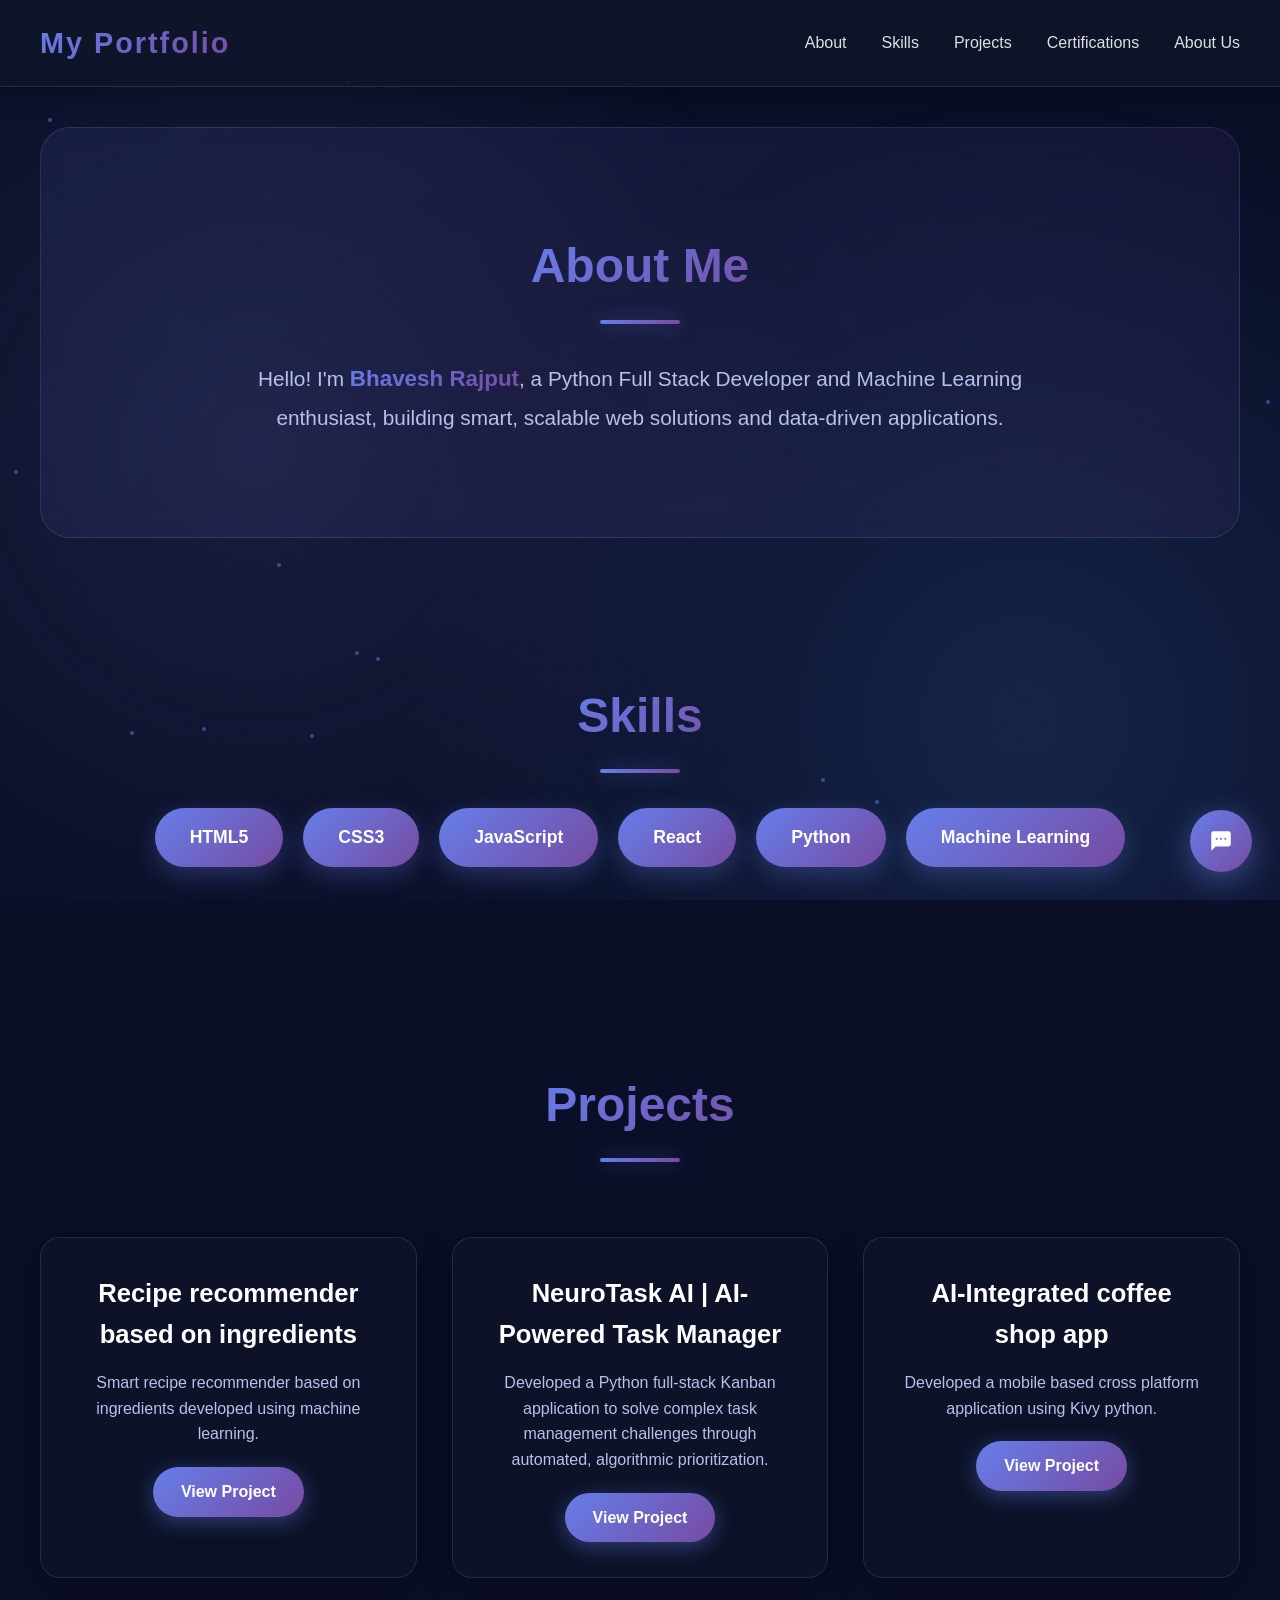
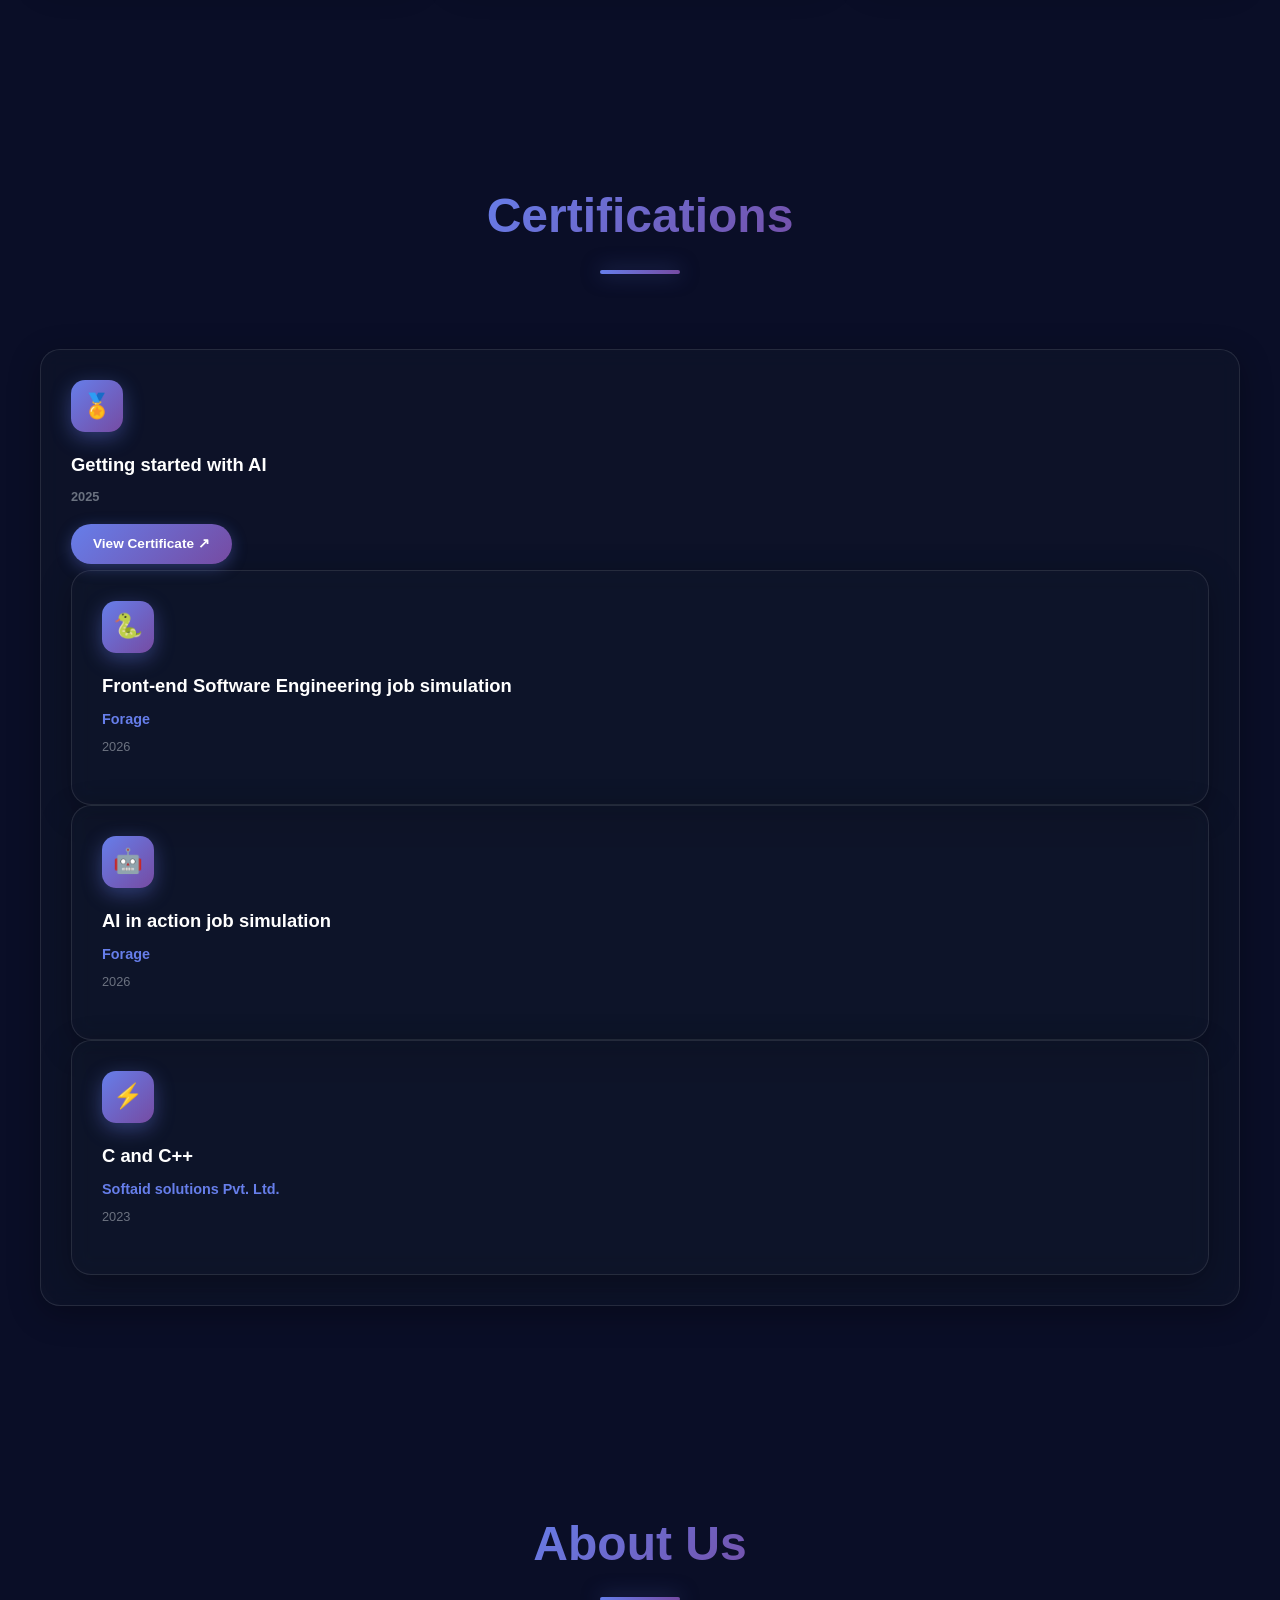
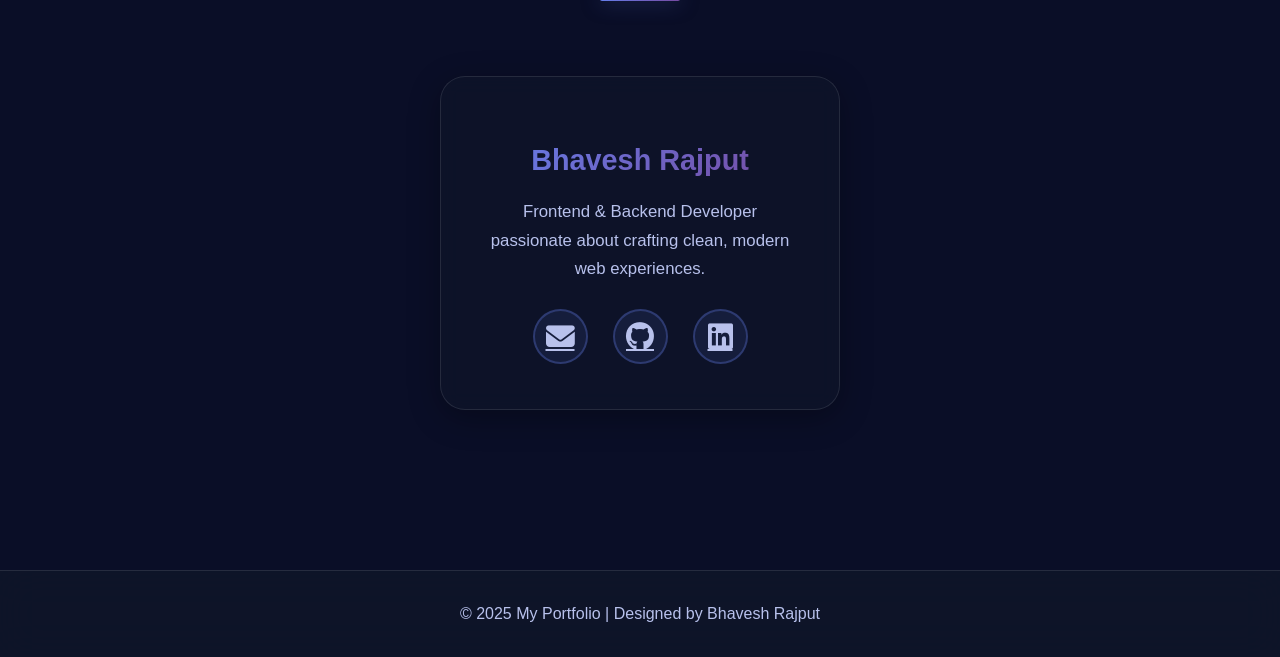
==== commit c554f491: "Update certification details in index.html" ====
--- a/index.html
+++ b/index.html
@@ -369,14 +369,171 @@
       border-top: 1px solid rgba(255, 255, 255, 0.1);
     }
 
+    /* Active nav link */
+    .nav-links a.active {
+      color: #fff;
+    }
+    .nav-links a.active::after {
+      width: 100%;
+    }
+
+    /* Mobile hamburger */
+    .hamburger {
+      display: none;
+      flex-direction: column;
+      gap: 5px;
+      background: none;
+      border: none;
+      cursor: pointer;
+      padding: 4px;
+    }
+    .hamburger span {
+      display: block;
+      width: 26px;
+      height: 2px;
+      background: #e0e0e0;
+      border-radius: 2px;
+      transition: all 0.3s ease;
+    }
+    .hamburger.open span:nth-child(1) { transform: translateY(7px) rotate(45deg); }
+    .hamburger.open span:nth-child(2) { opacity: 0; }
+    .hamburger.open span:nth-child(3) { transform: translateY(-7px) rotate(-45deg); }
+
+    /* Certifications */
+    .certs-grid {
+      display: grid;
+      grid-template-columns: repeat(auto-fit, minmax(280px, 1fr));
+      gap: 30px;
+      margin-top: 40px;
+    }
+
+    .cert-card {
+      background: rgba(15, 23, 42, 0.6);
+      backdrop-filter: blur(10px);
+      padding: 30px;
+      border-radius: 20px;
+      border: 1px solid rgba(255, 255, 255, 0.1);
+      box-shadow: 0 8px 32px rgba(0, 0, 0, 0.3);
+      transition: all 0.4s ease;
+      position: relative;
+      overflow: hidden;
+      text-align: left;
+      animation: fadeInUp 1s ease backwards;
+    }
+
+    .cert-card:nth-child(1) { animation-delay: 0.1s; }
+    .cert-card:nth-child(2) { animation-delay: 0.25s; }
+    .cert-card:nth-child(3) { animation-delay: 0.4s; }
+    .cert-card:nth-child(4) { animation-delay: 0.55s; }
+
+    .cert-card::before {
+      content: "";
+      position: absolute;
+      top: 0; left: 0;
+      width: 100%; height: 100%;
+      background: linear-gradient(135deg, rgba(102, 126, 234, 0.1) 0%, rgba(118, 75, 162, 0.1) 100%);
+      opacity: 0;
+      transition: opacity 0.3s ease;
+    }
+
+    .cert-card:hover {
+      transform: translateY(-10px) scale(1.02);
+      box-shadow: 0 15px 50px rgba(102, 126, 234, 0.4);
+      border-color: rgba(102, 126, 234, 0.5);
+    }
+
+    .cert-card:hover::before { opacity: 1; }
+
+    .cert-badge {
+      width: 52px;
+      height: 52px;
+      border-radius: 14px;
+      background: linear-gradient(135deg, #667eea 0%, #764ba2 100%);
+      display: flex;
+      align-items: center;
+      justify-content: center;
+      font-size: 1.5rem;
+      margin-bottom: 18px;
+      box-shadow: 0 6px 20px rgba(102, 126, 234, 0.4);
+      position: relative;
+      z-index: 1;
+    }
+
+    .cert-card h3 {
+      color: #fff;
+      font-size: 1.15rem;
+      font-weight: 700;
+      margin-bottom: 8px;
+      position: relative;
+      z-index: 1;
+    }
+
+    .cert-card .cert-issuer {
+      font-size: 0.9rem;
+      color: #667eea;
+      font-weight: 600;
+      margin-bottom: 6px;
+      position: relative;
+      z-index: 1;
+    }
+
+    .cert-card .cert-date {
+      font-size: 0.8rem;
+      color: #6b7280;
+      margin-bottom: 16px;
+      position: relative;
+      z-index: 1;
+    }
+
+    .cert-card a {
+      display: inline-flex;
+      align-items: center;
+      gap: 6px;
+      text-decoration: none;
+      background: linear-gradient(135deg, #667eea 0%, #764ba2 100%);
+      color: #fff;
+      padding: 9px 22px;
+      border-radius: 50px;
+      font-size: 0.85rem;
+      font-weight: 600;
+      transition: all 0.3s ease;
+      box-shadow: 0 4px 15px rgba(102, 126, 234, 0.35);
+      position: relative;
+      z-index: 1;
+    }
+
+    .cert-card a:hover {
+      transform: scale(1.05);
+      box-shadow: 0 6px 25px rgba(102, 126, 234, 0.55);
+    }
+
     /* Responsive */
     @media(max-width: 768px) {
-      nav { flex-direction: column; gap: 15px; }
-      .nav-links { gap: 20px; }
+      nav { flex-direction: row; flex-wrap: wrap; }
+      .hamburger { display: flex; }
+      .nav-links {
+        display: none;
+        width: 100%;
+        flex-direction: column;
+        gap: 0;
+        background: rgba(15, 23, 42, 0.98);
+        border-radius: 12px;
+        padding: 10px 0;
+        margin-top: 10px;
+        border: 1px solid rgba(255,255,255,0.08);
+      }
+      .nav-links.open { display: flex; }
+      .nav-links li { width: 100%; }
+      .nav-links a {
+        display: block;
+        padding: 12px 20px;
+        border-radius: 8px;
+      }
       h2 { font-size: 2.2rem; }
       section { padding: 60px 20px; }
       .skills-list li { padding: 12px 25px; font-size: 1rem; }
       .social-links a { width: 50px; height: 50px; font-size: 1.5rem; }
+      .certs-grid { grid-template-columns: 1fr; }
     }
 
     /* Floating particles */
@@ -803,10 +960,14 @@
   <header>
     <nav>
       <h1 class="logo">My Portfolio</h1>
-      <ul class="nav-links">
+      <button class="hamburger" id="hamburger" aria-label="Toggle menu">
+        <span></span><span></span><span></span>
+      </button>
+      <ul class="nav-links" id="nav-links">
         <li><a href="#about">About</a></li>
         <li><a href="#skills">Skills</a></li>
         <li><a href="#projects">Projects</a></li>
+        <li><a href="#certifications">Certifications</a></li>
         <li><a href="#team">About Us</a></li>
       </ul>
     </nav>
@@ -856,6 +1017,44 @@
     </div>
   </section>
 
+  <section id="certifications">
+    <div class="container">
+      <h2>Certifications</h2>
+      <div class="certs-grid">
+
+        <div class="cert-card">
+          <div class="cert-badge">🏅</div>
+          <h3>Getting started with AI</h3>
+          <div class="cert-issuer"IBM Skillbuild</div>
+          <div class="cert-date">2025</div>
+          <a href="https://www.credly.com/badges/97a7864f-c412-4be3-8ebc-f596b3568c57/public_url" target="_blank">View Certificate ↗</a>
+        </div>
+
+        <div class="cert-card">
+          <div class="cert-badge">🐍</div>
+          <h3>Front-end Software Engineering job simulation</h3>
+          <div class="cert-issuer">Forage</div>
+          <div class="cert-date">2026</div>
+        </div>
+
+        <div class="cert-card">
+          <div class="cert-badge">🤖</div>
+          <h3>AI in action job simulation</h3>
+          <div class="cert-issuer">Forage</div>
+          <div class="cert-date">2026</div>
+        </div>
+
+        <div class="cert-card">
+          <div class="cert-badge">⚡</div>
+          <h3>C and C++</h3>
+          <div class="cert-issuer">Softaid solutions Pvt. Ltd.</div>
+          <div class="cert-date">2023</div>
+        </div>
+
+      </div>
+    </div>
+  </section>
+
   <section id="team">
     <div class="container">
       <h2>About Us</h2>
@@ -924,6 +1123,41 @@
 
   <!-- ═══════════════ SCRIPTS ═══════════════ -->
   <script>
+    /* ── Hamburger menu ── */
+    const hamburger = document.getElementById('hamburger');
+    const navLinks  = document.getElementById('nav-links');
+
+    hamburger.addEventListener('click', () => {
+      hamburger.classList.toggle('open');
+      navLinks.classList.toggle('open');
+    });
+
+    // Close nav on link click (mobile)
+    navLinks.querySelectorAll('a').forEach(a => {
+      a.addEventListener('click', () => {
+        hamburger.classList.remove('open');
+        navLinks.classList.remove('open');
+      });
+    });
+
+    /* ── Active nav on scroll ── */
+    const sections  = document.querySelectorAll('section[id]');
+    const navAnchors = document.querySelectorAll('.nav-links a');
+
+    function setActiveNav() {
+      let current = '';
+      sections.forEach(sec => {
+        const top = sec.offsetTop - 120;
+        if (window.scrollY >= top) current = sec.getAttribute('id');
+      });
+      navAnchors.forEach(a => {
+        a.classList.toggle('active', a.getAttribute('href') === '#' + current);
+      });
+    }
+
+    window.addEventListener('scroll', setActiveNav, { passive: true });
+    setActiveNav();
+
     /* ── Particles (original) ── */
     function createParticles() {
       for (let i = 0; i < 30; i++) {
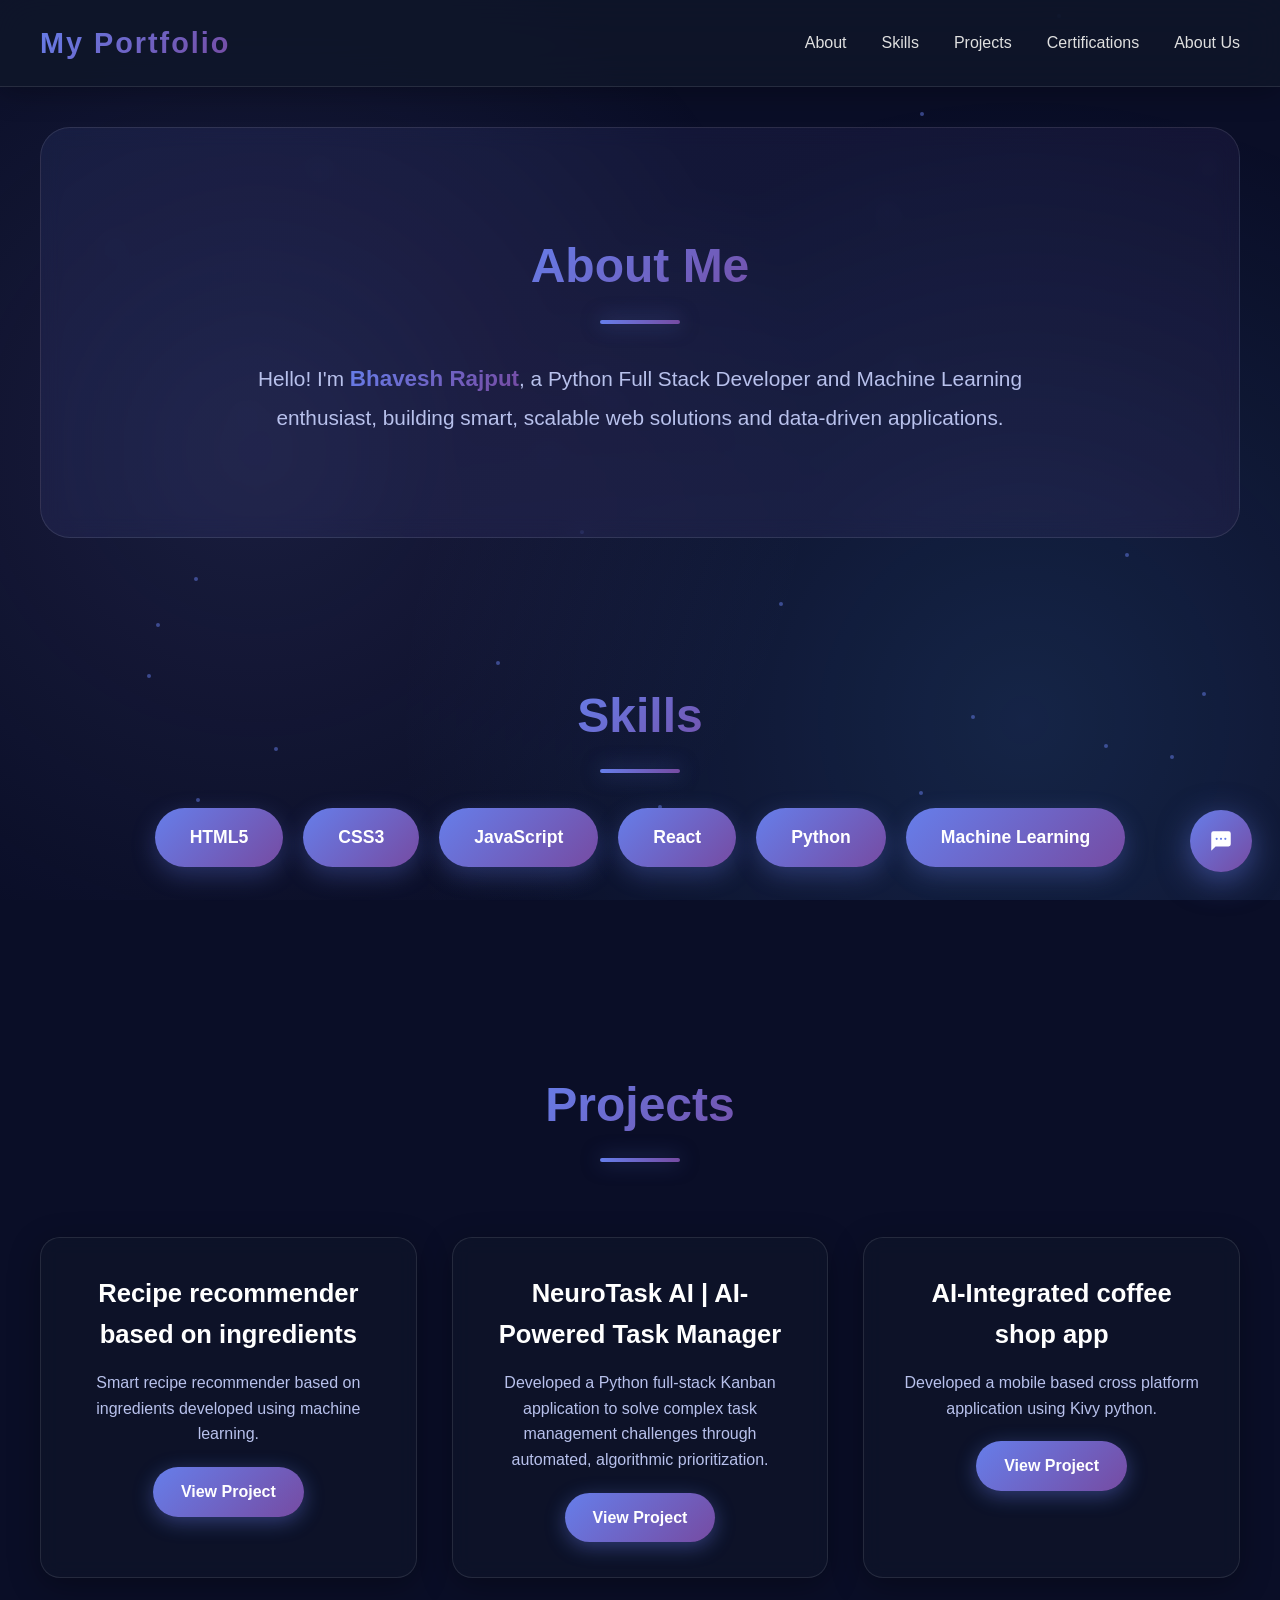
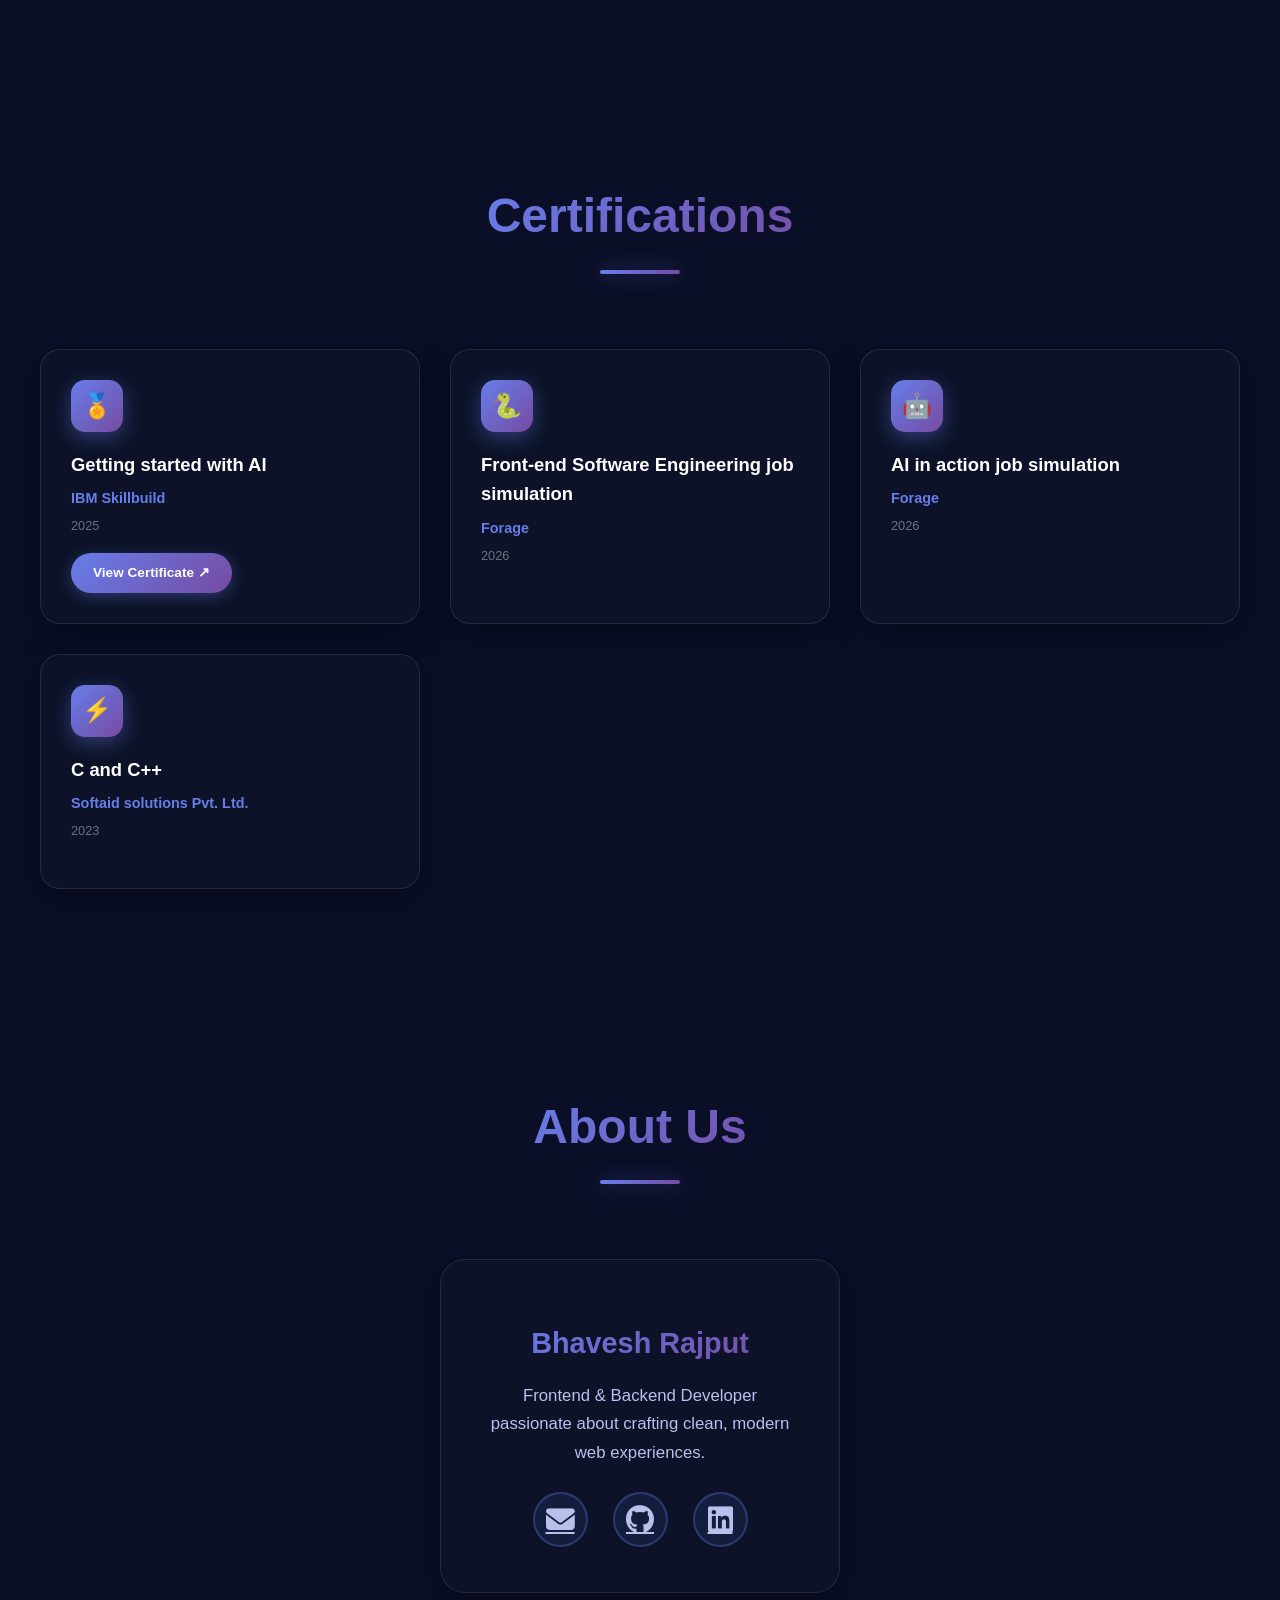
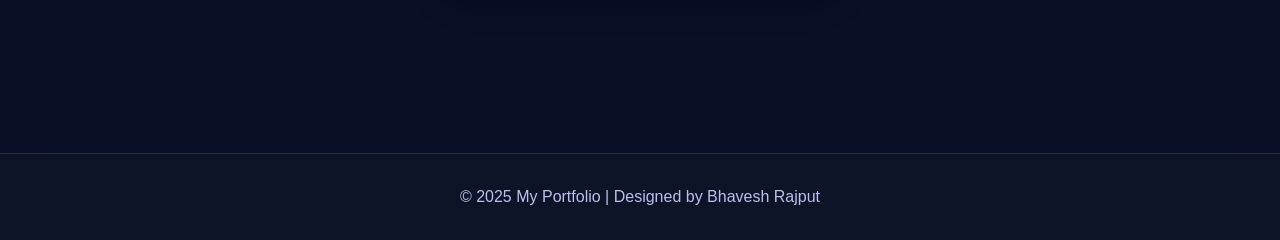
==== commit 01c4d9e7: "Fix HTML for cert-issuer div tag" ====
--- a/index.html
+++ b/index.html
@@ -1025,7 +1025,7 @@
         <div class="cert-card">
           <div class="cert-badge">🏅</div>
           <h3>Getting started with AI</h3>
-          <div class="cert-issuer"IBM Skillbuild</div>
+          <div class="cert-issuer">IBM Skillbuild</div>
           <div class="cert-date">2025</div>
           <a href="https://www.credly.com/badges/97a7864f-c412-4be3-8ebc-f596b3568c57/public_url" target="_blank">View Certificate ↗</a>
         </div>
